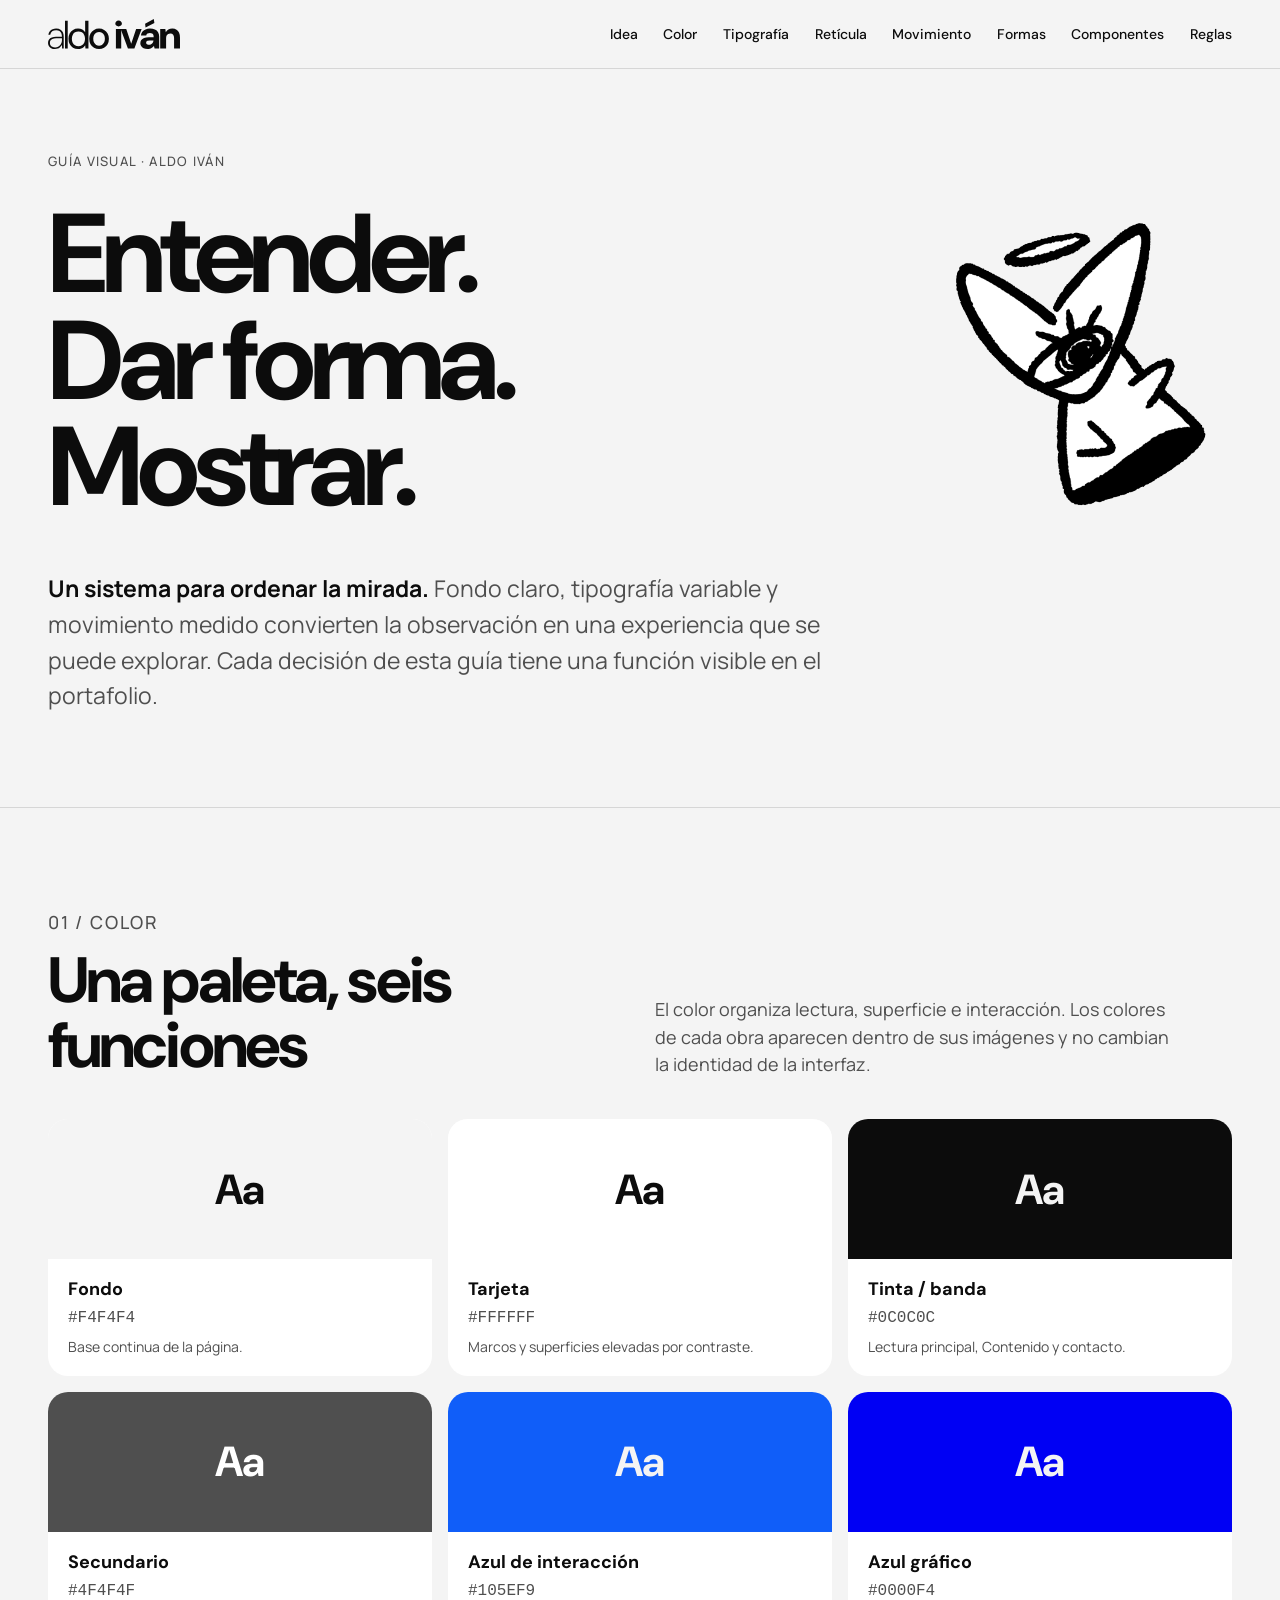
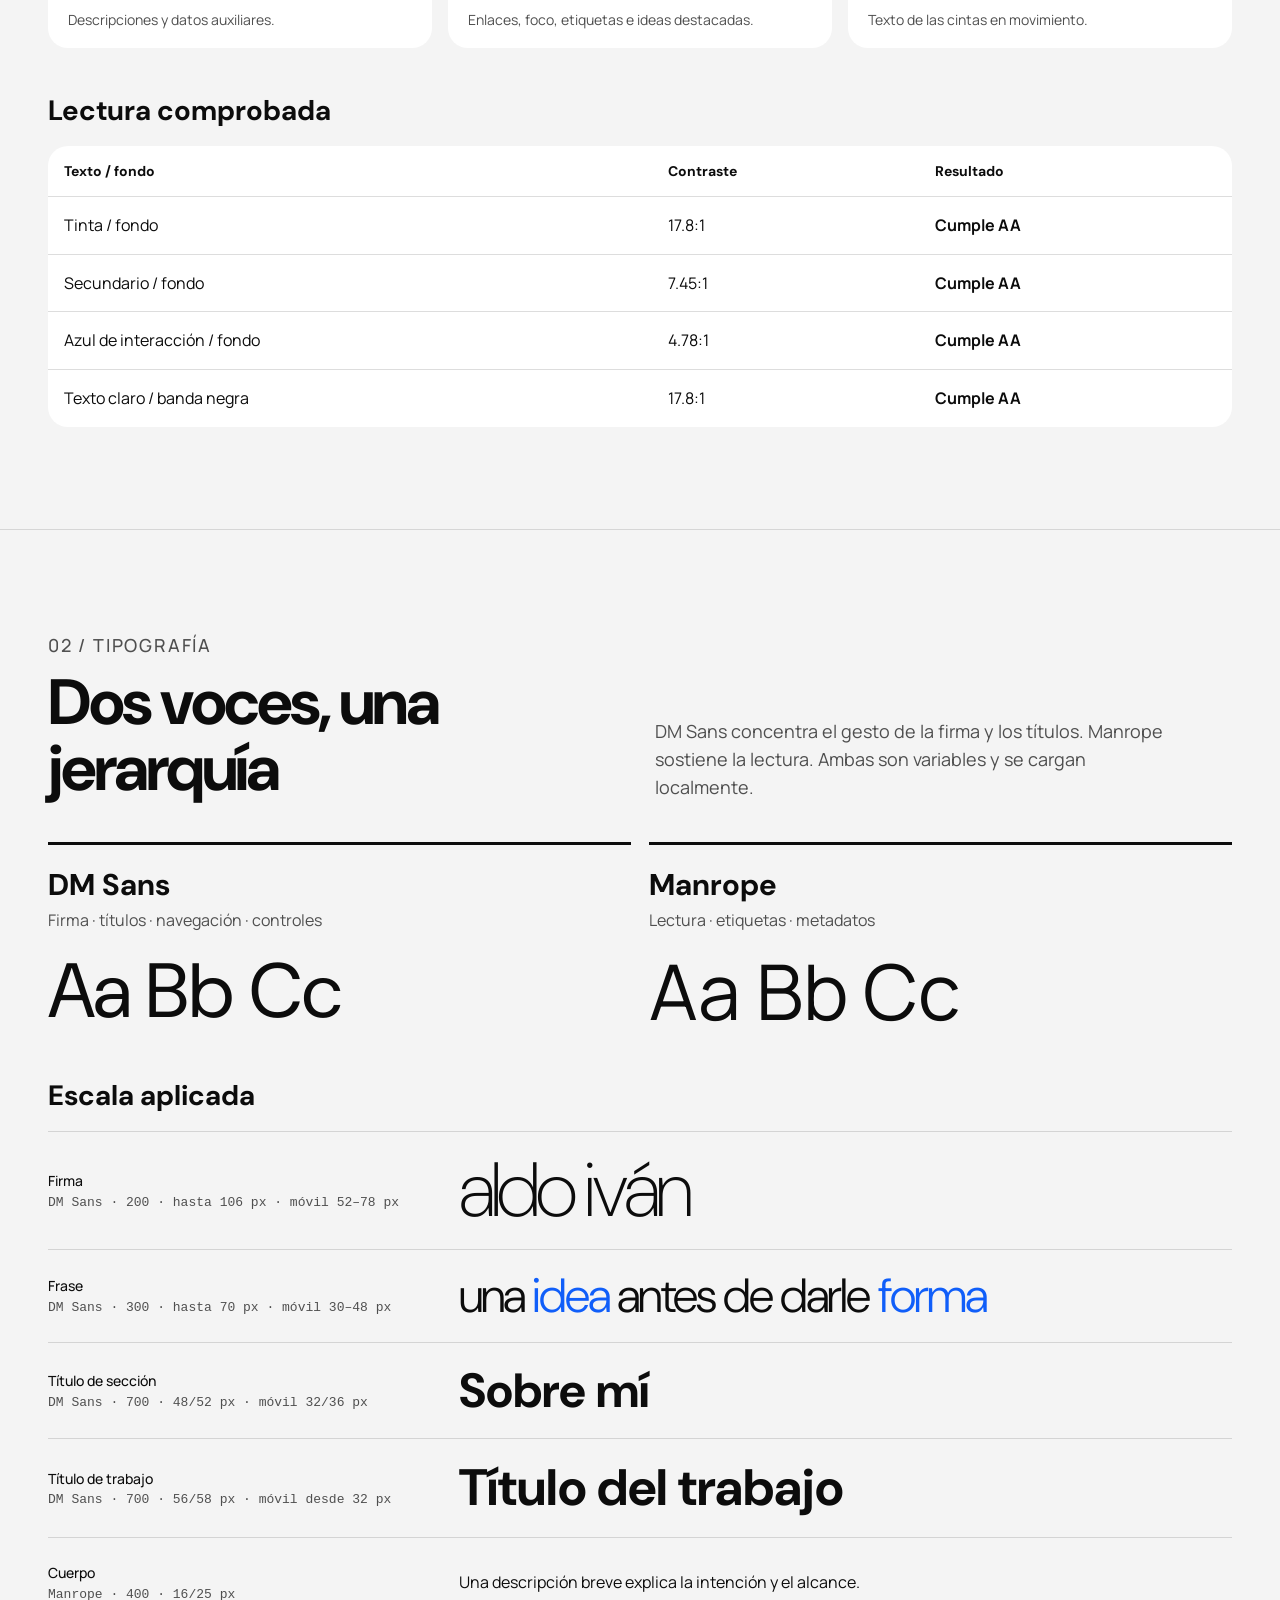
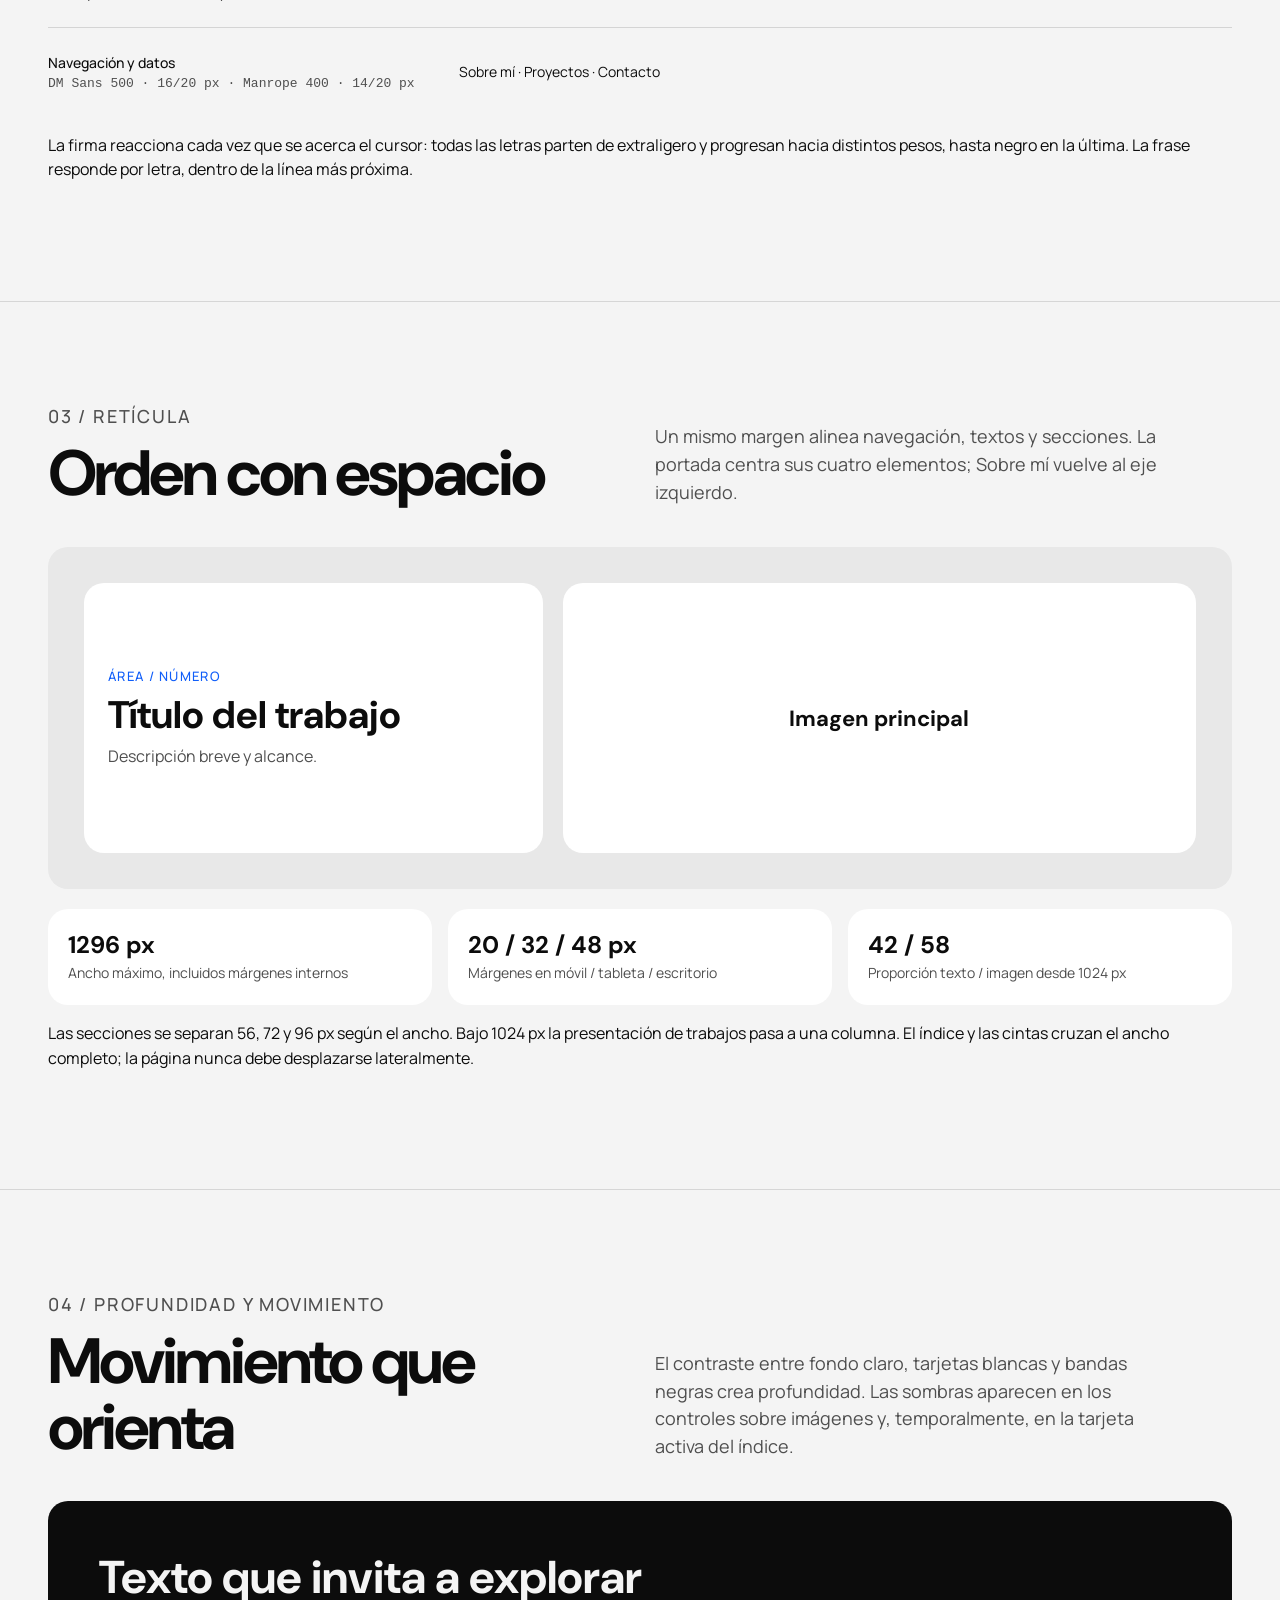
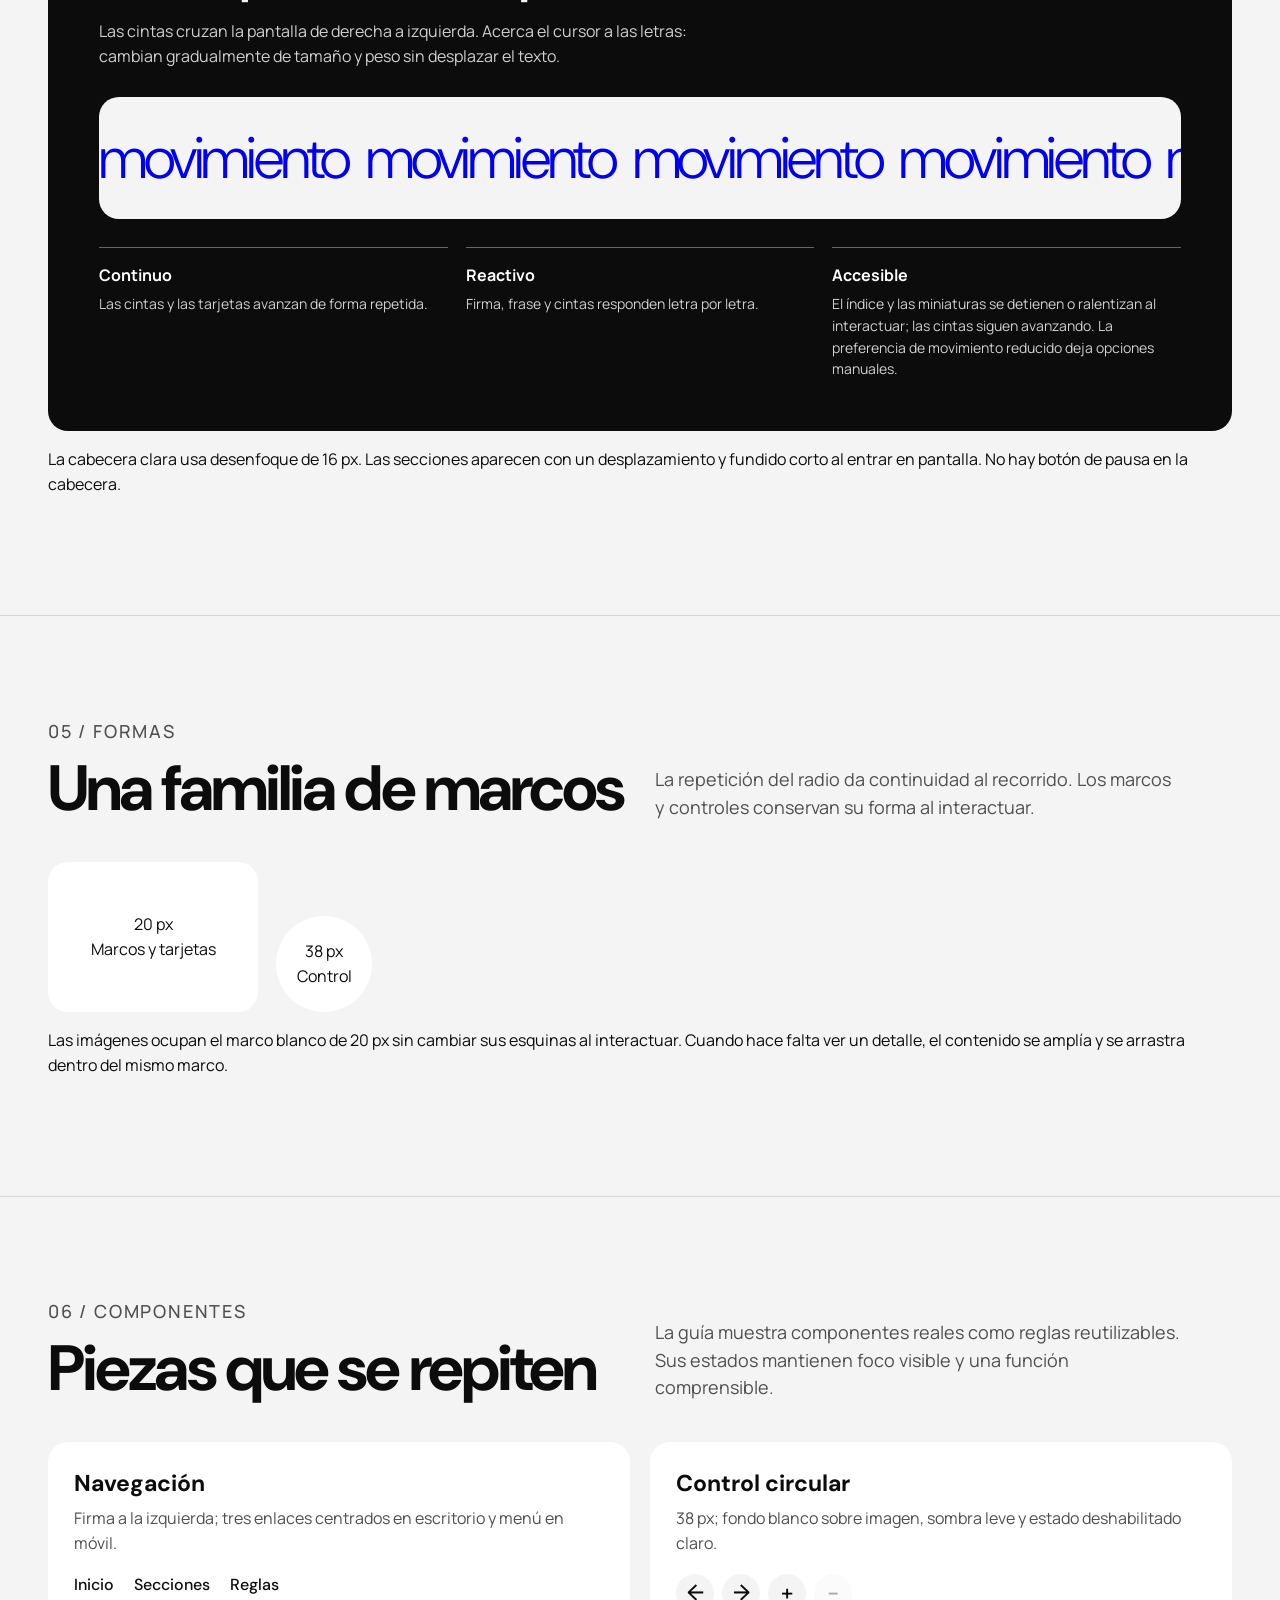
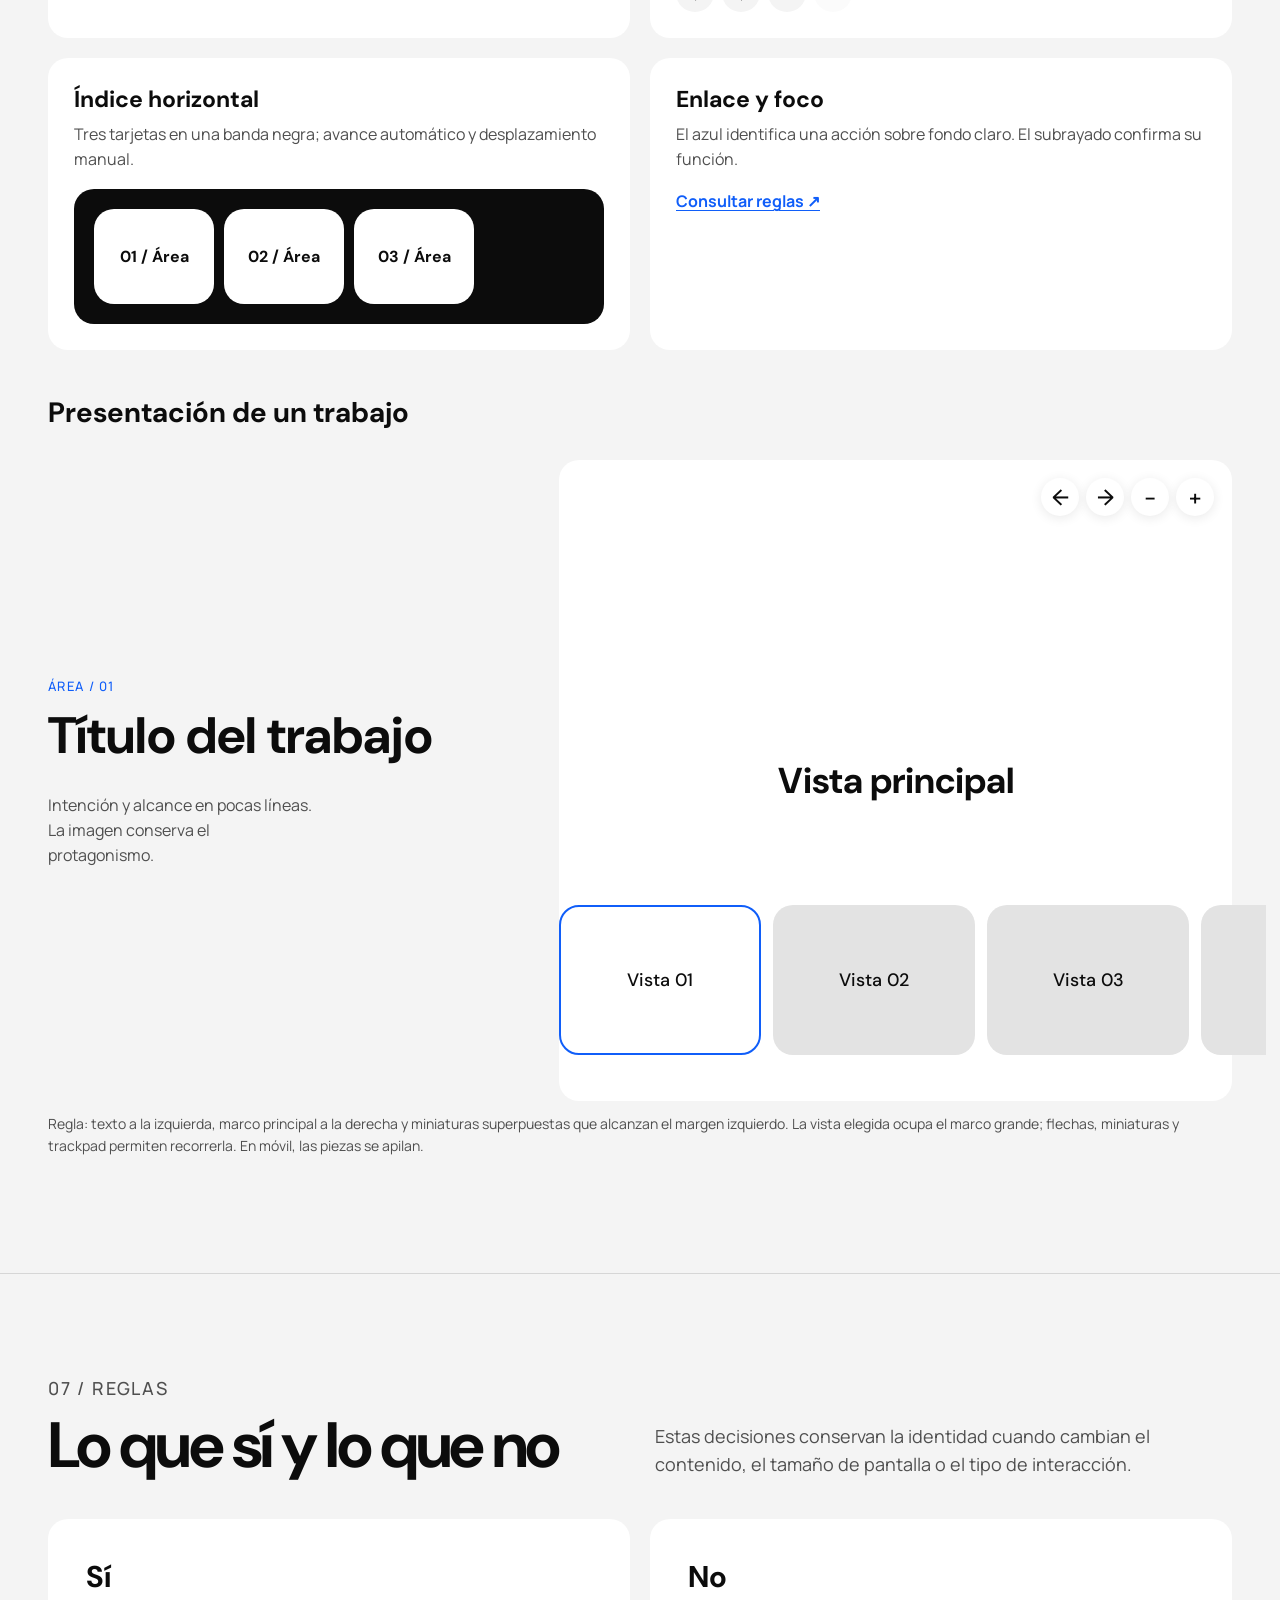
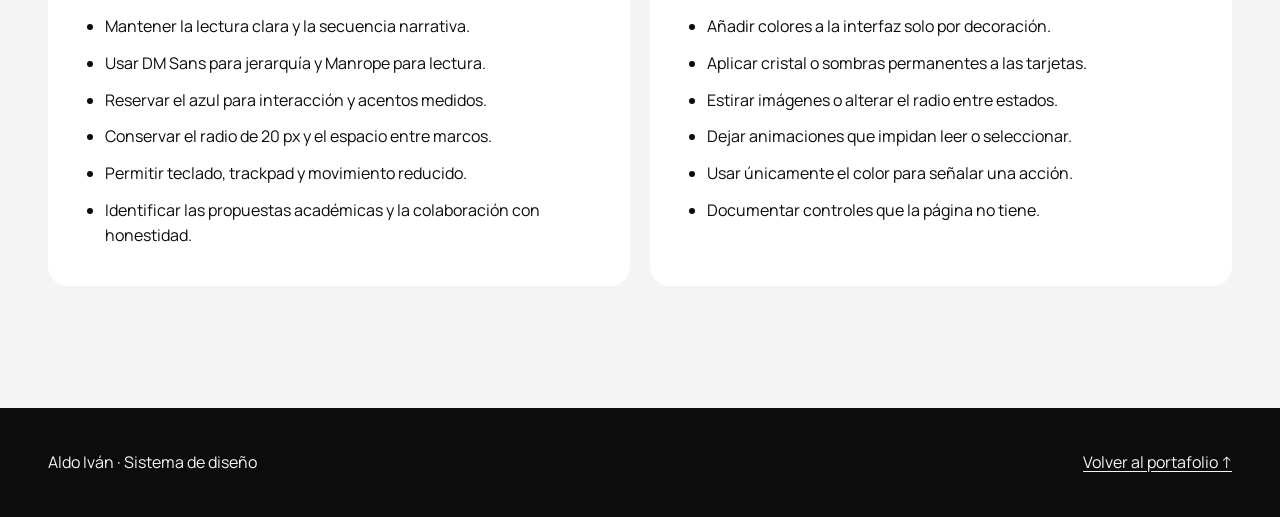
==== design.html @ 53b80c00 "Corregir animación y muestra de trabajo de la guía" ====
<!doctype html>
<html lang="es"><head><meta charset="utf-8"><meta name="viewport" content="width=device-width,initial-scale=1"><meta name="color-scheme" content="light"><title>Sistema de diseño · Aldo Iván</title><meta name="description" content="Guía visual del sistema de diseño de Aldo Iván"><link rel="stylesheet" href="styles/fonts.css"><style>
:root{--ink:#0c0c0c;--paper:#f4f4f4;--card:#fff;--muted:#4f4f4f;--blue:#105ef9;--graphic:#0000f4;--radius:20px;--pad:20px}*{box-sizing:border-box}html{scroll-behavior:smooth}body{margin:0;background:var(--paper);color:var(--ink);font:400 16px/1.55 'Manrope',sans-serif}button,a{font:inherit}a{color:inherit;text-underline-offset:.2em}button{cursor:pointer}:focus-visible{outline:3px solid var(--blue);outline-offset:4px}.sr-only{position:absolute;width:1px;height:1px;overflow:hidden;clip:rect(0,0,0,0)}.wrap{max-width:1296px;margin:auto;padding-inline:var(--pad)}.site-head{position:sticky;top:0;z-index:10;background:rgba(244,244,244,.88);backdrop-filter:blur(16px);border-bottom:1px solid #d6d6d6}.head-inner{min-height:68px;display:flex;align-items:center;justify-content:space-between;gap:20px}.brand img{display:block;width:132px;height:auto}.site-head nav{display:flex;gap:clamp(10px,2vw,28px);overflow:auto;white-space:nowrap}.site-head nav a{text-decoration:none;font:500 14px 'DM Sans',sans-serif}.site-head nav a:hover{text-decoration:underline}.intro{min-height:clamp(440px,70svh,700px);display:flex;flex-direction:column;justify-content:center;padding-block:70px}.eyebrow{font:500 13px/1.4 'Manrope',sans-serif;text-transform:uppercase;letter-spacing:.1em;color:var(--muted)}.intro h1{font:700 clamp(58px,9vw,112px)/.95 'DM Sans',sans-serif;letter-spacing:-.055em;margin:18px 0 28px;max-width:10ch}.intro p:last-child{font-size:clamp(18px,2vw,23px);max-width:60ch;color:var(--muted)}.intro strong{color:var(--ink)}section{border-top:1px solid #d6d6d6;padding-block:clamp(64px,8vw,104px);scroll-margin-top:80px}.section-top{display:grid;grid-template-columns:minmax(0,1fr) minmax(0,1fr);gap:30px;align-items:end;margin-bottom:40px}.section-top h2{font:700 clamp(40px,5vw,66px)/1.03 'DM Sans',sans-serif;letter-spacing:-.045em;margin:12px 0 0}.section-top p{color:var(--muted);font-size:18px;max-width:48ch;margin:0}.subhead{font:700 28px/1.2 'DM Sans',sans-serif;margin:46px 0 18px}.swatches{display:grid;grid-template-columns:repeat(3,minmax(0,1fr));gap:16px}.swatch{background:var(--card);border-radius:var(--radius);overflow:hidden}.swatch-preview{height:140px;display:grid;place-items:center;font:700 42px 'DM Sans',sans-serif}.swatch-info{padding:18px 20px}.swatch-info strong{display:block;font:700 18px 'DM Sans',sans-serif}.swatch-info code{display:block;color:var(--muted);margin:5px 0}.swatch-info p{margin:0;color:var(--muted);font-size:14px}.contrast{width:100%;border-collapse:collapse;background:var(--card);border-radius:var(--radius);overflow:hidden}.contrast th,.contrast td{text-align:left;padding:16px;border-bottom:1px solid #ddd}.contrast th{font:700 14px 'DM Sans',sans-serif}.contrast tr:last-child td{border:0}.pass{font-weight:700}.font-pair{display:grid;grid-template-columns:1fr 1fr;gap:18px}.font-card{border-top:3px solid var(--ink);padding-top:20px}.font-card h3{font:700 30px 'DM Sans',sans-serif;margin:0}.font-card p{color:var(--muted);margin:4px 0 16px}.font-card .sample{font-size:clamp(44px,6vw,80px);line-height:1.1}.font-card.manrope .sample{font-family:'Manrope',sans-serif}.type-row{display:grid;grid-template-columns:minmax(200px,1fr) minmax(0,2fr);gap:24px;align-items:center;border-top:1px solid #d4d4d4;padding:22px 0}.type-row:last-child{border-bottom:1px solid #d4d4d4}.type-row code{display:block;color:var(--muted);font-size:13px}.type-row strong{font:500 14px 'Manrope',sans-serif}.type-row .sample{font-family:'DM Sans',sans-serif}.sample.hero{font-size:clamp(48px,6vw,80px);font-weight:200;letter-spacing:-.05em;line-height:.95}.sample.statement{font-size:clamp(28px,4vw,48px);font-weight:300;letter-spacing:-.04em;line-height:1}.sample.section{font-size:clamp(32px,4vw,48px);font-weight:700;line-height:1.08}.sample.project{font-size:clamp(28px,4vw,56px);font-weight:700;line-height:1.04}.sample.body{font:400 16px/25px 'Manrope',sans-serif}.sample.meta{font:400 14px/20px 'Manrope',sans-serif}.blue{color:var(--blue)}.layout-board{background:#e8e8e8;border-radius:var(--radius);padding:clamp(18px,3vw,36px);display:grid;grid-template-columns:42fr 58fr;gap:20px}.layout-copy,.layout-image{background:var(--card);border-radius:var(--radius);padding:24px;min-height:270px}.layout-copy{display:flex;flex-direction:column;align-items:flex-start;justify-content:center}.layout-copy h3{font:700 clamp(24px,3vw,40px)/1 'DM Sans',sans-serif;margin:10px 0}.layout-copy p{color:var(--muted);margin:0}.layout-image{display:grid;place-items:center;font:700 22px 'DM Sans',sans-serif}.spec-list{display:grid;grid-template-columns:repeat(3,1fr);gap:16px;margin-top:20px}.spec-list div{background:var(--card);border-radius:var(--radius);padding:20px}.spec-list strong{display:block;font:700 24px 'DM Sans',sans-serif}.spec-list span{color:var(--muted);font-size:14px}.dark-panel{background:var(--ink);color:var(--paper);border-radius:var(--radius);padding:clamp(26px,4vw,52px)}.dark-panel h3{font:700 clamp(28px,4vw,46px)/1.1 'DM Sans',sans-serif;margin:0 0 14px}.dark-panel p{max-width:60ch;color:#d0d0d0}.motion-demo{overflow:hidden;background:var(--paper);color:var(--graphic);border-radius:var(--radius);padding:32px 0;margin:28px 0}.motion-track{width:max-content;display:flex;animation:drift 20s linear infinite}.motion-copy{flex:none;white-space:nowrap;padding-right:.45em;font:300 clamp(32px,5vw,58px)/1 'DM Sans',sans-serif;letter-spacing:-.055em}.motion-copy span{display:inline-block;transform-origin:center;transition:transform .18s,color .18s,font-weight .18s}.motion-demo:focus-within .motion-track{animation-play-state:paused}@keyframes drift{to{transform:translateX(-50%)}}.motion-notes{display:grid;grid-template-columns:repeat(3,1fr);gap:18px}.motion-notes div{border-top:1px solid #666;padding-top:15px}.motion-notes strong{display:block;color:#fff}.motion-notes p{font-size:14px;margin:6px 0 0}.shapes{display:flex;gap:18px;flex-wrap:wrap;align-items:end}.shape{background:var(--card);width:210px;height:150px;display:grid;place-items:center;text-align:center;padding:12px}.shape.round{border-radius:20px}.shape.circle{width:96px;height:96px;border-radius:50%}.shape.none{background:transparent;border:2px dashed #aaa}.components-grid{display:grid;grid-template-columns:repeat(2,minmax(0,1fr));gap:20px}.component{background:var(--card);border-radius:var(--radius);padding:26px;min-height:190px}.component h3{font:700 23px 'DM Sans',sans-serif;margin:0 0 8px}.component p{color:var(--muted);margin:0 0 18px}.mini-nav{display:flex;gap:20px;flex-wrap:wrap;font:500 16px 'DM Sans',sans-serif}.mini-nav a{text-decoration:none}.mini-nav a:hover{text-decoration:underline}.controls{display:flex;gap:8px}.controls span{width:38px;height:38px;border-radius:50%;background:var(--paper);display:grid;place-items:center;font:500 22px 'DM Sans',sans-serif}.controls span.is-disabled{opacity:.35}.index-mini{background:var(--ink);padding:20px;border-radius:var(--radius);display:flex;gap:10px;overflow:hidden}.index-mini span{display:grid;place-items:center;flex:none;width:120px;height:95px;border-radius:20px;background:var(--card);font:700 16px 'DM Sans',sans-serif}.component a.blue-link{color:var(--blue);font-weight:700}.gallery-demo{position:relative;background:var(--paper);border-radius:var(--radius);padding:36px 36px 145px;margin-top:22px;display:grid;grid-template-columns:42fr 58fr;gap:24px;overflow:hidden}.gallery-text{padding:42px 10px 0 10px}.gallery-text h3{font:700 clamp(32px,4vw,54px)/1.05 'DM Sans',sans-serif;margin:14px 0}.gallery-text p{max-width:27ch;color:var(--muted)}.gallery-main{background:var(--card);border-radius:20px;min-height:360px;display:grid;place-items:center;text-align:center;font:700 clamp(24px,3vw,36px) 'DM Sans',sans-serif}.gallery-thumbs{position:absolute;left:0;bottom:42px;display:flex;gap:12px;width:62%;padding:0 8px}.gallery-thumbs button{border:0;border-radius:20px;background:#e3e3e3;flex:1;height:110px;font:500 14px 'DM Sans',sans-serif}.gallery-thumbs button[aria-pressed=true]{background:var(--card);outline:2px solid var(--blue);outline-offset:-2px}.gallery-caption{color:var(--muted);font-size:14px;margin-top:12px}.rules{display:grid;grid-template-columns:1fr 1fr;gap:20px}.rule-card{background:var(--card);border-radius:var(--radius);padding:clamp(22px,3vw,38px)}.rule-card h3{font:700 30px 'DM Sans',sans-serif;margin:0 0 18px}.rule-card ul{margin:0;padding-left:1.2em}.rule-card li+li{margin-top:12px}.footer{background:var(--ink);color:var(--paper);padding-block:42px;margin-top:20px}.footer .wrap{display:flex;justify-content:space-between;gap:24px}.footer a{color:inherit}@media(min-width:600px){:root{--pad:32px}}@media(min-width:1024px){:root{--pad:48px}}@media(max-width:750px){.head-inner{align-items:flex-start;flex-direction:column;padding-block:14px}.site-head nav{width:100%;padding-bottom:4px}.section-top,.font-pair,.components-grid,.rules{grid-template-columns:1fr}.swatches,.spec-list,.motion-notes{grid-template-columns:repeat(2,1fr)}.layout-board,.gallery-demo{grid-template-columns:1fr}.gallery-demo{padding:20px 20px 130px}.gallery-main{min-height:280px}.gallery-thumbs{width:88%;bottom:18px}.type-row{grid-template-columns:1fr;gap:6px}}@media(max-width:480px){.swatches,.spec-list,.motion-notes{grid-template-columns:1fr}.swatch-preview{height:100px}.gallery-thumbs button{height:82px}.contrast{font-size:13px}.contrast th,.contrast td{padding:10px}}@media(prefers-reduced-motion:reduce){html{scroll-behavior:auto}.motion-track{animation:none}.motion-copy span{transition:none}}
/* La muestra repite la retícula y la tira superpuesta de los proyectos. */
.intro-title{display:flex;align-items:center;justify-content:space-between;gap:24px}.intro-title img{width:clamp(135px,23vw,290px);height:auto;object-fit:contain;flex:none}
.gallery-demo{position:relative;display:grid;grid-template-columns:42fr 58fr;gap:24px;min-height:560px;padding:0;margin-top:30px;overflow:visible;background:transparent;border-radius:0}.gallery-text{display:flex;flex-direction:column;justify-content:center;align-items:flex-start;padding:0 20px 0 0}.gallery-stage{position:relative;min-width:0}.gallery-main{position:relative;aspect-ratio:1.05;min-height:560px;display:grid;place-items:center;background:#fff;border-radius:var(--radius);overflow:hidden}.gallery-main>span{transition:opacity .24s ease,transform .35s ease;transform:scale(var(--demo-zoom,1))}.gallery-main.is-changing>span{opacity:.35}.gallery-controls{position:absolute;right:18px;top:18px;display:flex;gap:7px;z-index:2}.gallery-controls button{width:38px;height:38px;display:grid;place-items:center;border:0;border-radius:50%;background:#fff;color:var(--ink);box-shadow:0 2px 12px #00000017;font:500 22px 'DM Sans',sans-serif}
.gallery-thumbs{position:absolute;z-index:3;left:calc(-1 * var(--stage-left,0px));bottom:40px;width:calc(var(--stage-width,100%) * 1.05);height:162px;display:flex;gap:12px;padding:6px 0;overflow-x:auto;overflow-y:hidden;scrollbar-width:none;touch-action:pan-x;overscroll-behavior-inline:contain}.gallery-thumbs::-webkit-scrollbar{display:none}.gallery-thumbs button{flex:0 0 calc((var(--stage-width,600px) * 1.05 - 24px)/3);height:150px;border:0;border-radius:var(--radius);background:#e3e3e3;color:var(--ink);font:500 18px 'DM Sans',sans-serif}.gallery-thumbs button[aria-pressed=true]{background:#fff;outline:2px solid var(--blue);outline-offset:-2px}
@media(max-width:750px){.intro-title img{width:26vw}.gallery-demo{grid-template-columns:1fr;gap:18px;min-height:0;padding-bottom:100px}.gallery-text{padding:0}.gallery-main{min-height:360px}.gallery-thumbs{left:0;bottom:-75px;width:100%;height:105px}.gallery-thumbs button{flex-basis:calc((100% - 24px)/3);height:94px}.gallery-controls{right:10px;top:10px}}
@media(max-width:480px){.intro-title{gap:6px}.intro-title img{width:25vw}.gallery-main{min-height:300px}.gallery-controls button{width:34px;height:34px;font-size:19px}}
@media(prefers-reduced-motion:reduce){.gallery-main>span{transition:none}}
</style></head><body><a class="sr-only" href="#principal">Saltar al contenido</a><header class="site-head"><div class="wrap head-inner"><a class="brand" href="index.html" aria-label="Volver al portafolio"><img src="assets/aldoivan.svg" alt="Aldo Iván"></a><nav aria-label="Secciones de la guía"><a href="#overview">Idea</a><a href="#colors">Color</a><a href="#typography">Tipografía</a><a href="#layout">Retícula</a><a href="#motion">Movimiento</a><a href="#shapes">Formas</a><a href="#components">Componentes</a><a href="#rules">Reglas</a></nav></div></header><main id="principal"><div class="wrap intro" id="overview"><p class="eyebrow">Guía visual · Aldo Iván</p><div class="intro-title"><h1>Entender.<br>Dar forma.<br>Mostrar.</h1><img src="assets/yo-portada.png" alt="Personaje de Aldo Iván saludando"></div><p><strong>Un sistema para ordenar la mirada.</strong> Fondo claro, tipografía variable y movimiento medido convierten la observación en una experiencia que se puede explorar. Cada decisión de esta guía tiene una función visible en el portafolio.</p></div>
<section id="colors"><div class="wrap"><div class="section-top"><div><p class="eyebrow">01 / Color</p><h2>Una paleta, seis funciones</h2></div><p>El color organiza lectura, superficie e interacción. Los colores de cada obra aparecen dentro de sus imágenes y no cambian la identidad de la interfaz.</p></div><div class="swatches">
<div class="swatch"><div class="swatch-preview" style="background:#f4f4f4;color:#0c0c0c">Aa</div><div class="swatch-info"><strong>Fondo</strong><code>#F4F4F4</code><p>Base continua de la página.</p></div></div><div class="swatch"><div class="swatch-preview" style="background:#fff;color:#0c0c0c">Aa</div><div class="swatch-info"><strong>Tarjeta</strong><code>#FFFFFF</code><p>Marcos y superficies elevadas por contraste.</p></div></div><div class="swatch"><div class="swatch-preview" style="background:#0c0c0c;color:#f4f4f4">Aa</div><div class="swatch-info"><strong>Tinta / banda</strong><code>#0C0C0C</code><p>Lectura principal, Contenido y contacto.</p></div></div><div class="swatch"><div class="swatch-preview" style="background:#4f4f4f;color:#fff">Aa</div><div class="swatch-info"><strong>Secundario</strong><code>#4F4F4F</code><p>Descripciones y datos auxiliares.</p></div></div><div class="swatch"><div class="swatch-preview" style="background:#105ef9;color:#f4f4f4">Aa</div><div class="swatch-info"><strong>Azul de interacción</strong><code>#105EF9</code><p>Enlaces, foco, etiquetas e ideas destacadas.</p></div></div><div class="swatch"><div class="swatch-preview" style="background:#0000f4;color:#f4f4f4">Aa</div><div class="swatch-info"><strong>Azul gráfico</strong><code>#0000F4</code><p>Texto de las cintas en movimiento.</p></div></div></div><h3 class="subhead">Lectura comprobada</h3><table class="contrast"><thead><tr><th>Texto / fondo</th><th>Contraste</th><th>Resultado</th></tr></thead><tbody><tr><td>Tinta / fondo</td><td>17.8:1</td><td class="pass">Cumple AA</td></tr><tr><td>Secundario / fondo</td><td>7.45:1</td><td class="pass">Cumple AA</td></tr><tr><td>Azul de interacción / fondo</td><td>4.78:1</td><td class="pass">Cumple AA</td></tr><tr><td>Texto claro / banda negra</td><td>17.8:1</td><td class="pass">Cumple AA</td></tr></tbody></table></div></section>
<section id="typography"><div class="wrap"><div class="section-top"><div><p class="eyebrow">02 / Tipografía</p><h2>Dos voces, una jerarquía</h2></div><p>DM Sans concentra el gesto de la firma y los títulos. Manrope sostiene la lectura. Ambas son variables y se cargan localmente.</p></div><div class="font-pair"><div class="font-card"><h3>DM Sans</h3><p>Firma · títulos · navegación · controles</p><div class="sample" style="font-family:'DM Sans',sans-serif">Aa Bb Cc</div></div><div class="font-card manrope"><h3>Manrope</h3><p>Lectura · etiquetas · metadatos</p><div class="sample">Aa Bb Cc</div></div></div><h3 class="subhead">Escala aplicada</h3><div class="type-row"><div><strong>Firma</strong><code>DM Sans · 200 · hasta 106 px · móvil 52–78 px</code></div><div class="sample hero">aldo iván</div></div><div class="type-row"><div><strong>Frase</strong><code>DM Sans · 300 · hasta 70 px · móvil 30–48 px</code></div><div class="sample statement">una <span class="blue">idea</span> antes de darle <span class="blue">forma</span></div></div><div class="type-row"><div><strong>Título de sección</strong><code>DM Sans · 700 · 48/52 px · móvil 32/36 px</code></div><div class="sample section">Sobre mí</div></div><div class="type-row"><div><strong>Título de trabajo</strong><code>DM Sans · 700 · 56/58 px · móvil desde 32 px</code></div><div class="sample project">Título del trabajo</div></div><div class="type-row"><div><strong>Cuerpo</strong><code>Manrope · 400 · 16/25 px</code></div><div class="sample body">Una descripción breve explica la intención y el alcance.</div></div><div class="type-row"><div><strong>Navegación y datos</strong><code>DM Sans 500 · 16/20 px · Manrope 400 · 14/20 px</code></div><div class="sample meta">Sobre mí · Proyectos · Contacto</div></div><p>La firma reacciona cada vez que se acerca el cursor: todas las letras parten de extraligero y progresan hacia distintos pesos, hasta negro en la última. La frase responde por letra, dentro de la línea más próxima.</p></div></section>
<section id="layout"><div class="wrap"><div class="section-top"><div><p class="eyebrow">03 / Retícula</p><h2>Orden con espacio</h2></div><p>Un mismo margen alinea navegación, textos y secciones. La portada centra sus cuatro elementos; Sobre mí vuelve al eje izquierdo.</p></div><div class="layout-board" aria-label="Esquema de composición en escritorio"><div class="layout-copy"><span class="eyebrow blue">Área / número</span><h3>Título del trabajo</h3><p>Descripción breve y alcance.</p></div><div class="layout-image">Imagen principal</div></div><div class="spec-list"><div><strong>1296 px</strong><span>Ancho máximo, incluidos márgenes internos</span></div><div><strong>20 / 32 / 48 px</strong><span>Márgenes en móvil / tableta / escritorio</span></div><div><strong>42 / 58</strong><span>Proporción texto / imagen desde 1024 px</span></div></div><p>Las secciones se separan 56, 72 y 96 px según el ancho. Bajo 1024 px la presentación de trabajos pasa a una columna. El índice y las cintas cruzan el ancho completo; la página nunca debe desplazarse lateralmente.</p></div></section>
<section id="motion"><div class="wrap"><div class="section-top"><div><p class="eyebrow">04 / Profundidad y movimiento</p><h2>Movimiento que orienta</h2></div><p>El contraste entre fondo claro, tarjetas blancas y bandas negras crea profundidad. Las sombras aparecen en los controles sobre imágenes y, temporalmente, en la tarjeta activa del índice.</p></div><div class="dark-panel"><h3>Texto que invita a explorar</h3><p>Las cintas cruzan la pantalla de derecha a izquierda. Acerca el cursor a las letras: cambian gradualmente de tamaño y peso sin desplazar el texto.</p><div class="motion-demo" aria-label="Muestra de una cinta de texto animada"><div class="motion-track" id="motion-track"><div class="motion-copy" aria-hidden="true">movimiento&nbsp; movimiento&nbsp; movimiento&nbsp; movimiento&nbsp; movimiento&nbsp; movimiento&nbsp; movimiento&nbsp;</div><div class="motion-copy" aria-hidden="true">movimiento&nbsp; movimiento&nbsp; movimiento&nbsp; movimiento&nbsp; movimiento&nbsp; movimiento&nbsp; movimiento&nbsp;</div></div></div><div class="motion-notes"><div><strong>Continuo</strong><p>Las cintas y las tarjetas avanzan de forma repetida.</p></div><div><strong>Reactivo</strong><p>Firma, frase y cintas responden letra por letra.</p></div><div><strong>Accesible</strong><p>El índice y las miniaturas se detienen o ralentizan al interactuar; las cintas siguen avanzando. La preferencia de movimiento reducido deja opciones manuales.</p></div></div></div><p>La cabecera clara usa desenfoque de 16 px. Las secciones aparecen con un desplazamiento y fundido corto al entrar en pantalla. No hay botón de pausa en la cabecera.</p></div></section>
<section id="shapes"><div class="wrap"><div class="section-top"><div><p class="eyebrow">05 / Formas</p><h2>Una familia de marcos</h2></div><p>La repetición del radio da continuidad al recorrido. Los marcos y controles conservan su forma al interactuar.</p></div><div class="shapes"><div class="shape round">20 px<br>Marcos y tarjetas</div><div class="shape circle">38 px<br>Control</div></div><p>Las imágenes ocupan el marco blanco de 20 px sin cambiar sus esquinas al interactuar. Cuando hace falta ver un detalle, el contenido se amplía y se arrastra dentro del mismo marco.</p></div></section>
<section id="components"><div class="wrap"><div class="section-top"><div><p class="eyebrow">06 / Componentes</p><h2>Piezas que se repiten</h2></div><p>La guía muestra componentes reales como reglas reutilizables. Sus estados mantienen foco visible y una función comprensible.</p></div><div class="components-grid"><div class="component"><h3>Navegación</h3><p>Firma a la izquierda; tres enlaces centrados en escritorio y menú en móvil.</p><div class="mini-nav"><a href="#overview">Inicio</a><a href="#layout">Secciones</a><a href="#rules">Reglas</a></div></div><div class="component"><h3>Control circular</h3><p>38 px; fondo blanco sobre imagen, sombra leve y estado deshabilitado claro.</p><div class="controls" aria-hidden="true"><span>←</span><span>→</span><span>+</span><span class="is-disabled">−</span></div></div><div class="component"><h3>Índice horizontal</h3><p>Tres tarjetas en una banda negra; avance automático y desplazamiento manual.</p><div class="index-mini" aria-hidden="true"><span>01 / Área</span><span>02 / Área</span><span>03 / Área</span></div></div><div class="component"><h3>Enlace y foco</h3><p>El azul identifica una acción sobre fondo claro. El subrayado confirma su función.</p><a class="blue-link" href="#rules">Consultar reglas ↗</a></div></div><h3 class="subhead">Presentación de un trabajo</h3><div class="gallery-demo"><div class="gallery-text"><span class="eyebrow blue">Área / 01</span><h3>Título del trabajo</h3><p>Intención y alcance en pocas líneas. La imagen conserva el protagonismo.</p></div><div class="gallery-stage"><div class="gallery-main" id="gallery-main" aria-live="polite"><span>Vista principal</span><div class="gallery-controls" aria-label="Controles de la muestra"><button type="button" data-gallery-prev aria-label="Vista anterior">←</button><button type="button" data-gallery-next aria-label="Vista siguiente">→</button><button type="button" data-gallery-out aria-label="Reducir vista">−</button><button type="button" data-gallery-in aria-label="Ampliar vista">+</button></div></div><div class="gallery-thumbs" role="group" aria-label="Vistas de ejemplo"><button type="button" aria-pressed="true">Vista 01</button><button type="button" aria-pressed="false">Vista 02</button><button type="button" aria-pressed="false">Vista 03</button><button type="button" aria-pressed="false">Vista 04</button></div></div></div><p class="gallery-caption">Regla: texto a la izquierda, marco principal a la derecha y miniaturas superpuestas que alcanzan el margen izquierdo. La vista elegida ocupa el marco grande; flechas, miniaturas y trackpad permiten recorrerla. En móvil, las piezas se apilan.</p></div></section>
<section id="rules"><div class="wrap"><div class="section-top"><div><p class="eyebrow">07 / Reglas</p><h2>Lo que sí y lo que no</h2></div><p>Estas decisiones conservan la identidad cuando cambian el contenido, el tamaño de pantalla o el tipo de interacción.</p></div><div class="rules"><div class="rule-card"><h3>Sí</h3><ul><li>Mantener la lectura clara y la secuencia narrativa.</li><li>Usar DM Sans para jerarquía y Manrope para lectura.</li><li>Reservar el azul para interacción y acentos medidos.</li><li>Conservar el radio de 20 px y el espacio entre marcos.</li><li>Permitir teclado, trackpad y movimiento reducido.</li><li>Identificar las propuestas académicas y la colaboración con honestidad.</li></ul></div><div class="rule-card"><h3>No</h3><ul><li>Añadir colores a la interfaz solo por decoración.</li><li>Aplicar cristal o sombras permanentes a las tarjetas.</li><li>Estirar imágenes o alterar el radio entre estados.</li><li>Dejar animaciones que impidan leer o seleccionar.</li><li>Usar únicamente el color para señalar una acción.</li><li>Documentar controles que la página no tiene.</li></ul></div></div></div></section></main><footer class="footer"><div class="wrap"><span>Aldo Iván · Sistema de diseño</span><a href="index.html">Volver al portafolio ↑</a></div></footer><script>
(()=>{const track=document.querySelector('#motion-track');if(track){for(const copy of track.querySelectorAll('.motion-copy')){const value=copy.textContent;copy.textContent='';for(const ch of value){const el=document.createElement('span');el.textContent=ch===' '?'\u00a0':ch;copy.append(el)}}const letters=[...track.querySelectorAll('span')];let x=-9999,y=-9999,frame=0;const reduce=matchMedia('(prefers-reduced-motion: reduce)');function paint(){frame=0;for(const el of letters){const r=el.getBoundingClientRect(),d=Math.hypot(x-r.left-r.width/2,y-r.top-r.height/2),v=reduce.matches?0:Math.max(0,1-d/105);el.style.transform=`scale(${1+v*.16})`;el.style.fontWeight=String(Math.round(300+v*450));el.style.color=v>.05?'#105ef9':'#0000f4'}}const schedule=()=>{if(!frame)frame=requestAnimationFrame(paint)};track.parentElement.addEventListener('pointermove',e=>{x=e.clientX;y=e.clientY;schedule()});track.parentElement.addEventListener('pointerleave',()=>{x=-9999;y=-9999;schedule()})}const strip=document.querySelector('.gallery-thumbs'),main=document.querySelector('#gallery-main');if(strip&&main){const stage=main.parentElement;function align(){stage.style.setProperty('--stage-left',`${Math.max(0,stage.getBoundingClientRect().left)}px`);stage.style.setProperty('--stage-width',`${stage.clientWidth}px`)}align();addEventListener('resize',align,{passive:true});const originals=[...strip.querySelectorAll('button')],label=main.querySelector('span'),reduceMotion=matchMedia('(prefers-reduced-motion: reduce)');let current=0,zoom=1,paused=false,last=0;for(let set=0;set<2;set++)originals.forEach((button,i)=>{const copy=button.cloneNode(true);copy.dataset.view=String(i);copy.setAttribute('aria-pressed','false');strip.append(copy)});const all=[...strip.querySelectorAll('button')];originals.forEach((button,i)=>button.dataset.view=String(i));function select(i){current=(i+originals.length)%originals.length;all.forEach(button=>button.setAttribute('aria-pressed',String(Number(button.dataset.view)===current)));main.classList.add('is-changing');window.setTimeout(()=>{label.textContent=`Vista ${String(current+1).padStart(2,'0')}`;main.classList.remove('is-changing')},130)}strip.addEventListener('click',event=>{const button=event.target.closest('button[data-view]');if(button)select(Number(button.dataset.view))});main.querySelector('[data-gallery-prev]').addEventListener('click',()=>select(current-1));main.querySelector('[data-gallery-next]').addEventListener('click',()=>select(current+1));main.querySelector('[data-gallery-out]').addEventListener('click',()=>{zoom=Math.max(1,zoom-.15);main.style.setProperty('--demo-zoom',zoom)});main.querySelector('[data-gallery-in]').addEventListener('click',()=>{zoom=Math.min(1.6,zoom+.15);main.style.setProperty('--demo-zoom',zoom)});strip.addEventListener('wheel',event=>{if(Math.abs(event.deltaY)>Math.abs(event.deltaX)){event.preventDefault();strip.scrollLeft+=event.deltaY}},{passive:false});strip.addEventListener('pointerenter',()=>paused=true);strip.addEventListener('pointerleave',()=>paused=false);strip.addEventListener('focusin',()=>paused=true);strip.addEventListener('focusout',()=>paused=false);function move(now){if(last&&!paused&&!reduceMotion.matches){const cycle=strip.children[originals.length].offsetLeft-strip.children[0].offsetLeft;strip.scrollLeft=(strip.scrollLeft+Math.min(now-last,50)*.085)%cycle}last=now;requestAnimationFrame(move)}requestAnimationFrame(move)}})();
---- styles/fonts.css ----
/* ==========================================================================
   Tipografías del sistema — Aldo Iván
   Archivos: assets/fonts/dm-sans-variable.woff2
             assets/fonts/manrope-variable.woff2
   Licencia: SIL Open Font License 1.1 (uso libre, también comercial y web)
   ========================================================================== */

@font-face {
  font-family: "DM Sans";
  src: url("../assets/fonts/dm-sans-variable.woff2") format("woff2");
  font-weight: 100 1000;
  font-style: normal;
  font-display: swap;
}

@font-face {
  font-family: "Manrope";
  src: url("../assets/fonts/manrope-variable.woff2") format("woff2");
  font-weight: 200 800;
  font-style: normal;
  font-display: swap;
}

:root {
  /* Titulares, navegación y botones */
  --font-display: "DM Sans", "Archivo", "Helvetica Neue", Arial, sans-serif;
  /* Texto de lectura, metadatos y etiquetas */
  --font-text: "Manrope", "Inter", "Helvetica Neue", Arial, sans-serif;

  /* Interletrado, calibrado para DM Sans (no para la familia anterior) */
  --tracking-display: -2px;         /* 80 px */
  --tracking-display-mobile: -1px;  /* 44 px */
  --tracking-section: -1px;         /* 48 px y 32 px */
  --tracking-subtitle: -1px;        /* 20 px */
}

/* DM Sans tiene eje de tamaño óptico (9–40 px): el navegador lo ajusta solo.
   En titulares grandes conviene dejarlo activo para que el trazo se afine. */
.display,
h1,
h2,
h3,
button,
nav a {
  font-family: var(--font-display);
  font-optical-sizing: auto;
}

body,
p,
li,
input,
textarea,
label {
  font-family: var(--font-text);
  font-optical-sizing: auto;
}
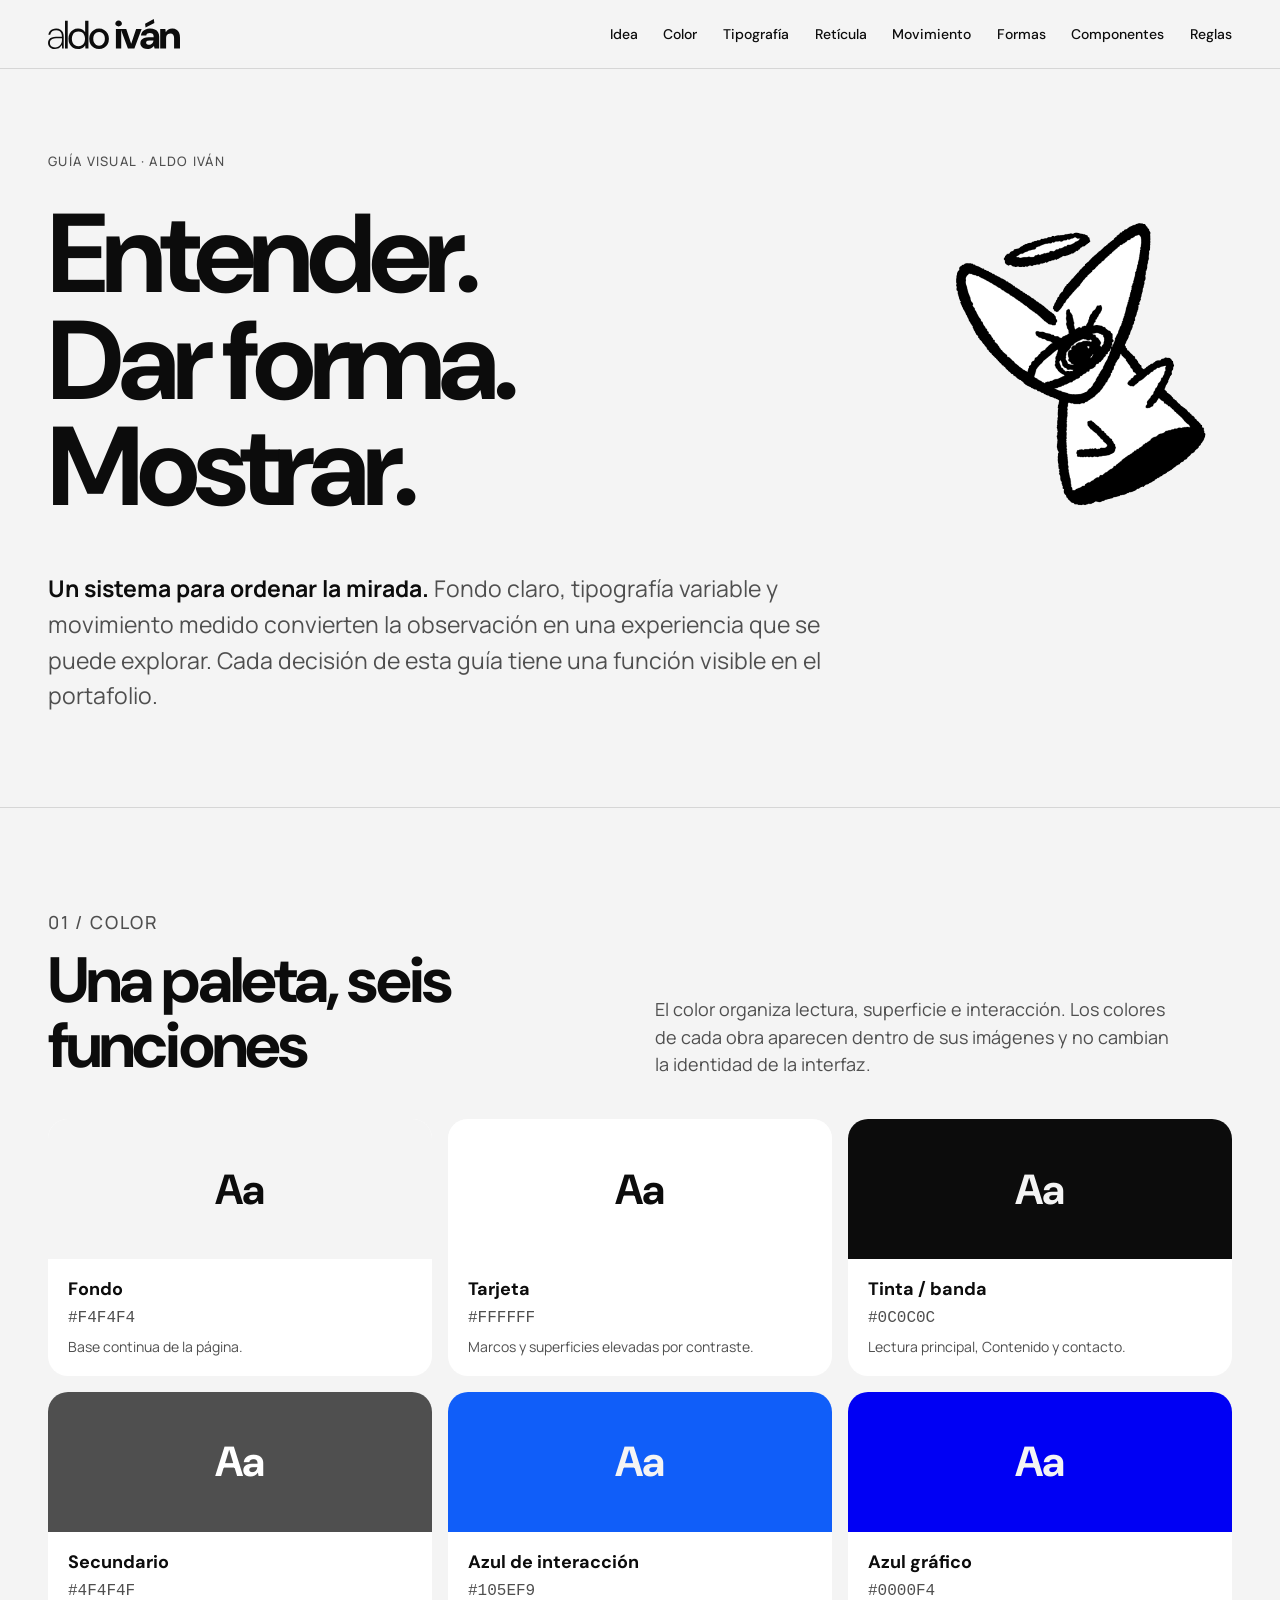
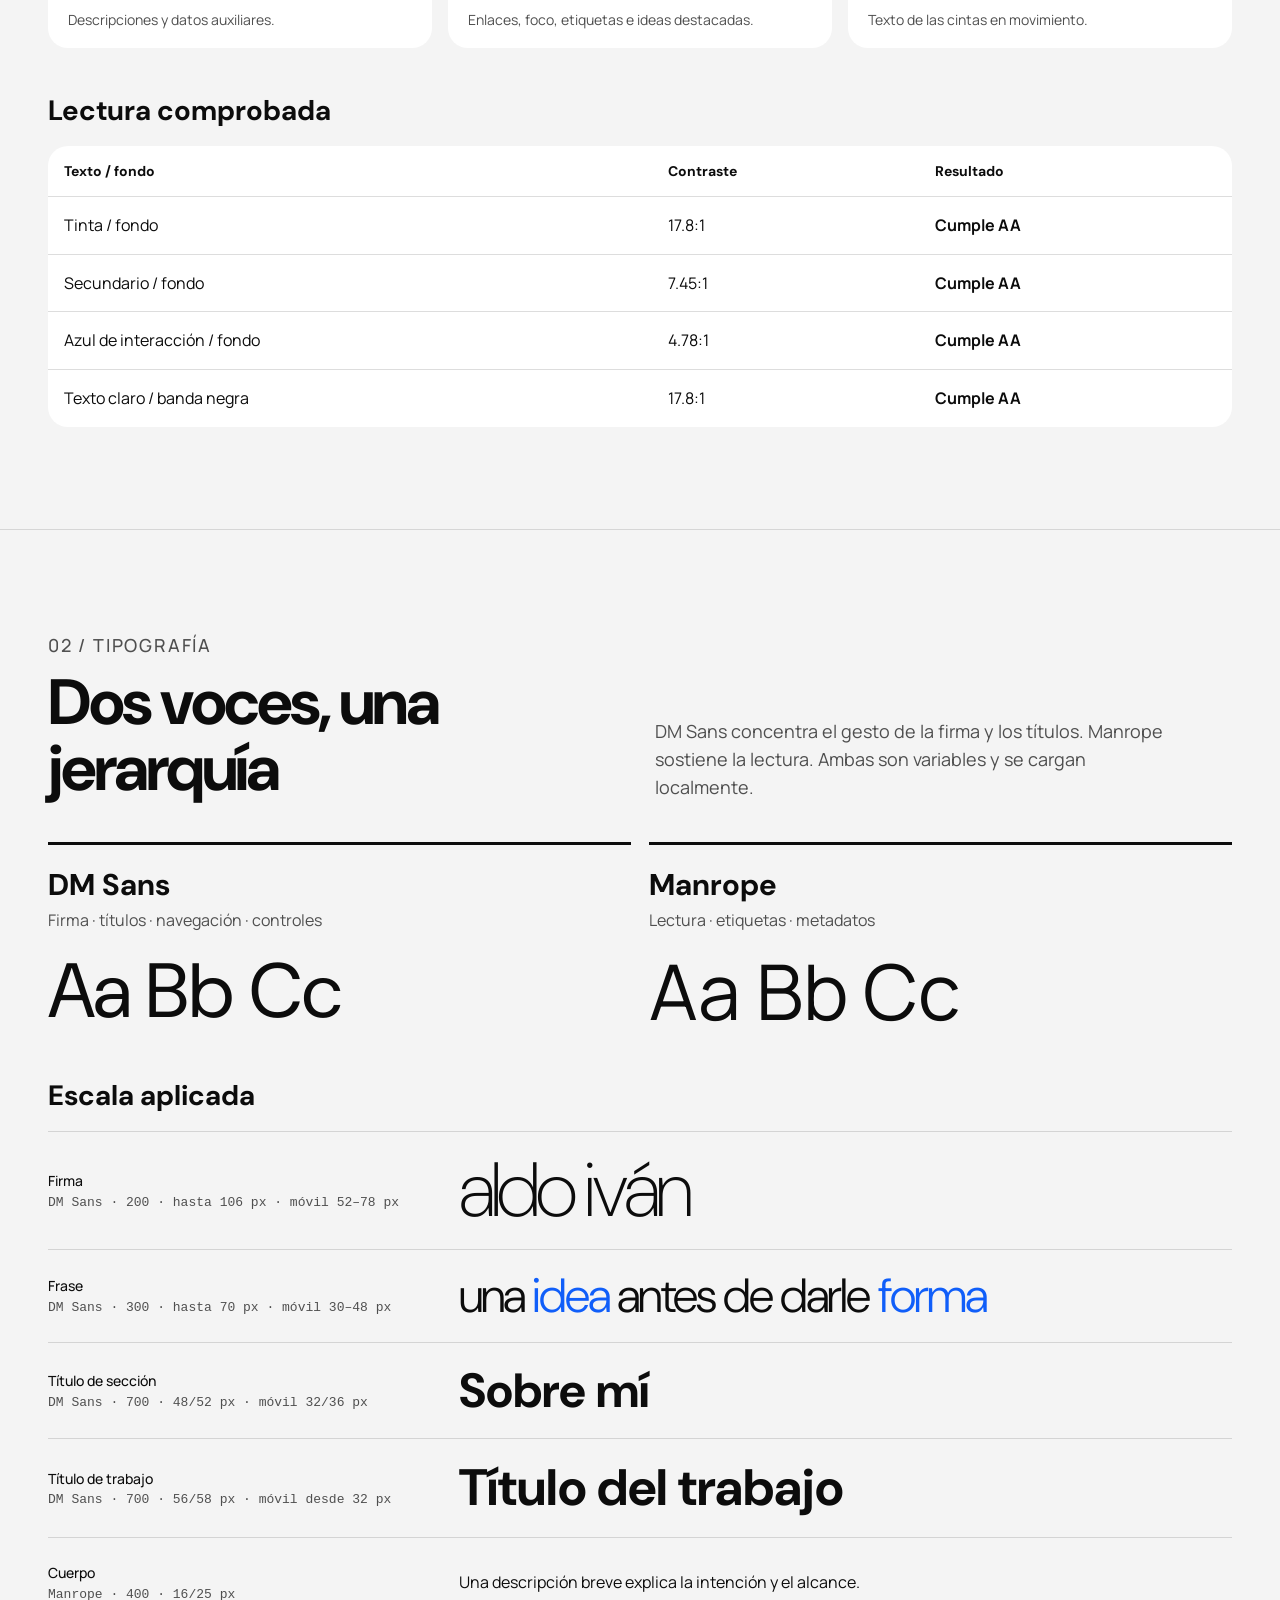
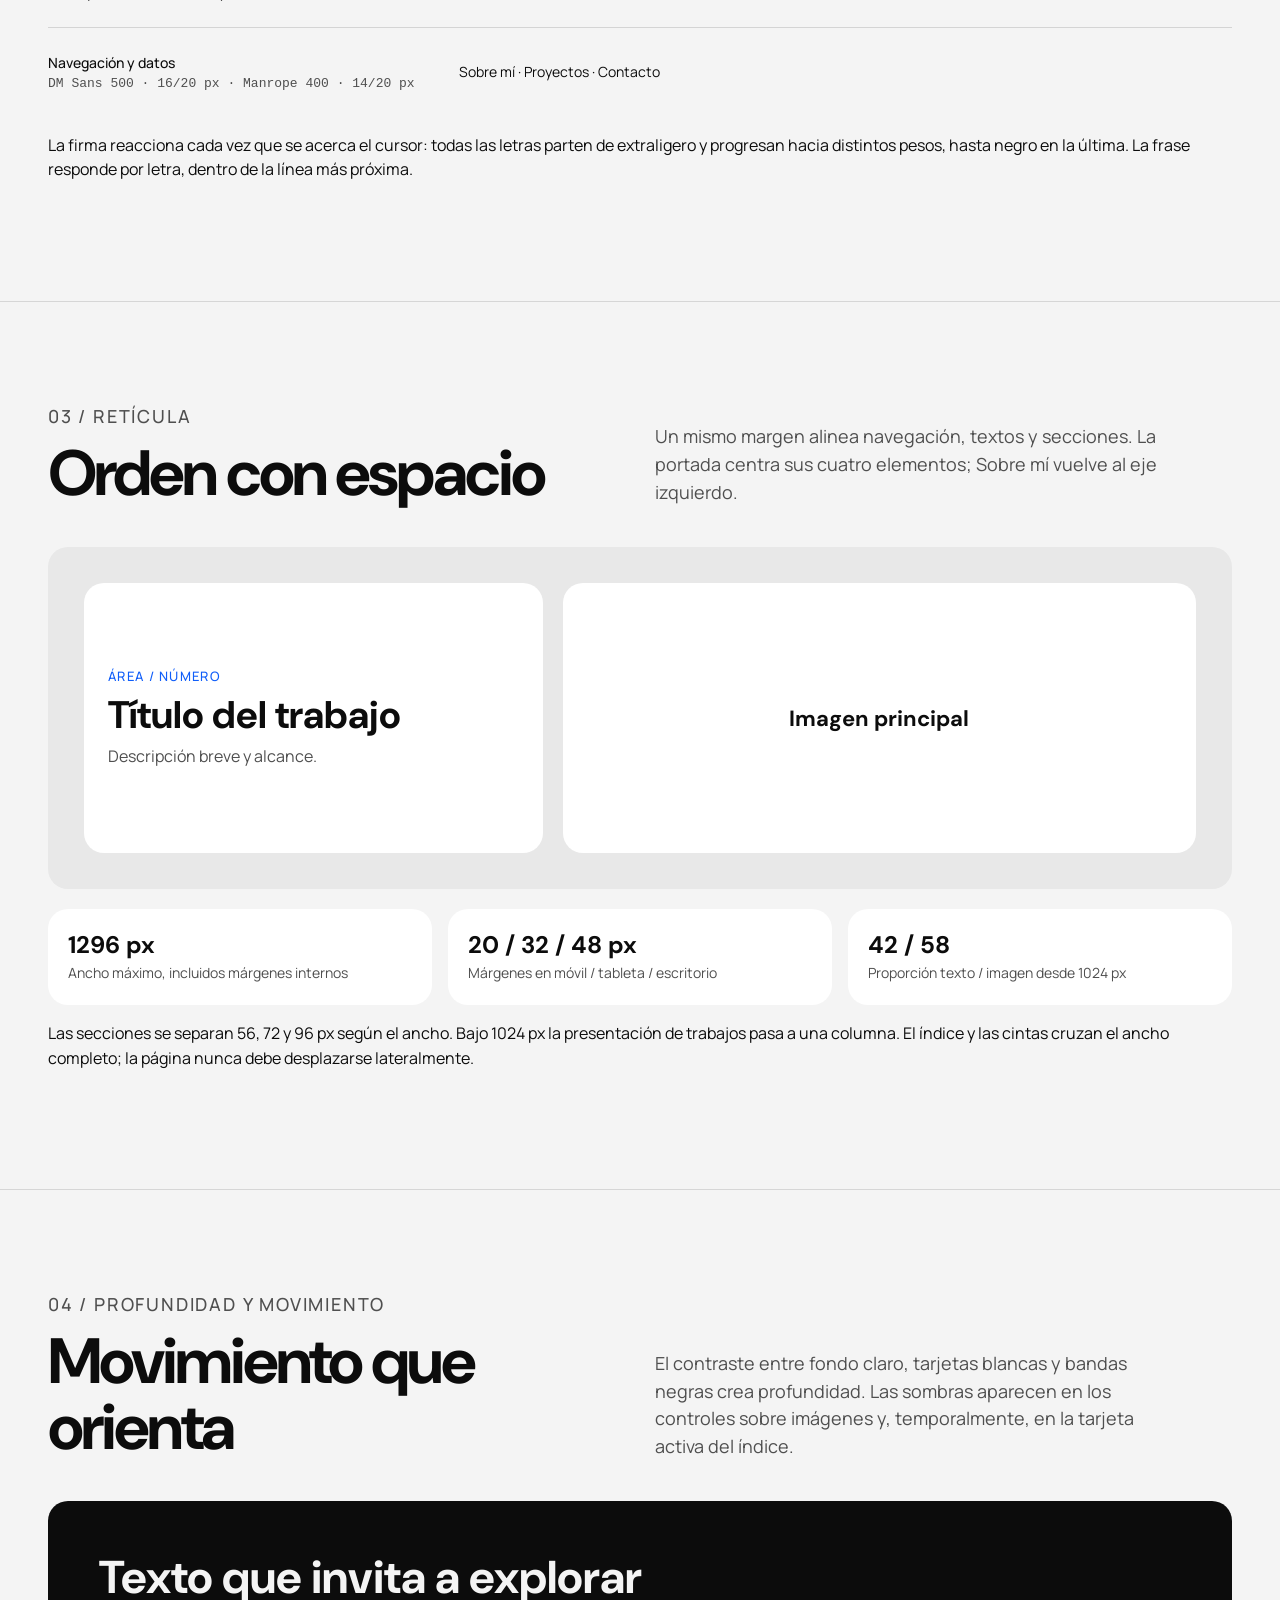
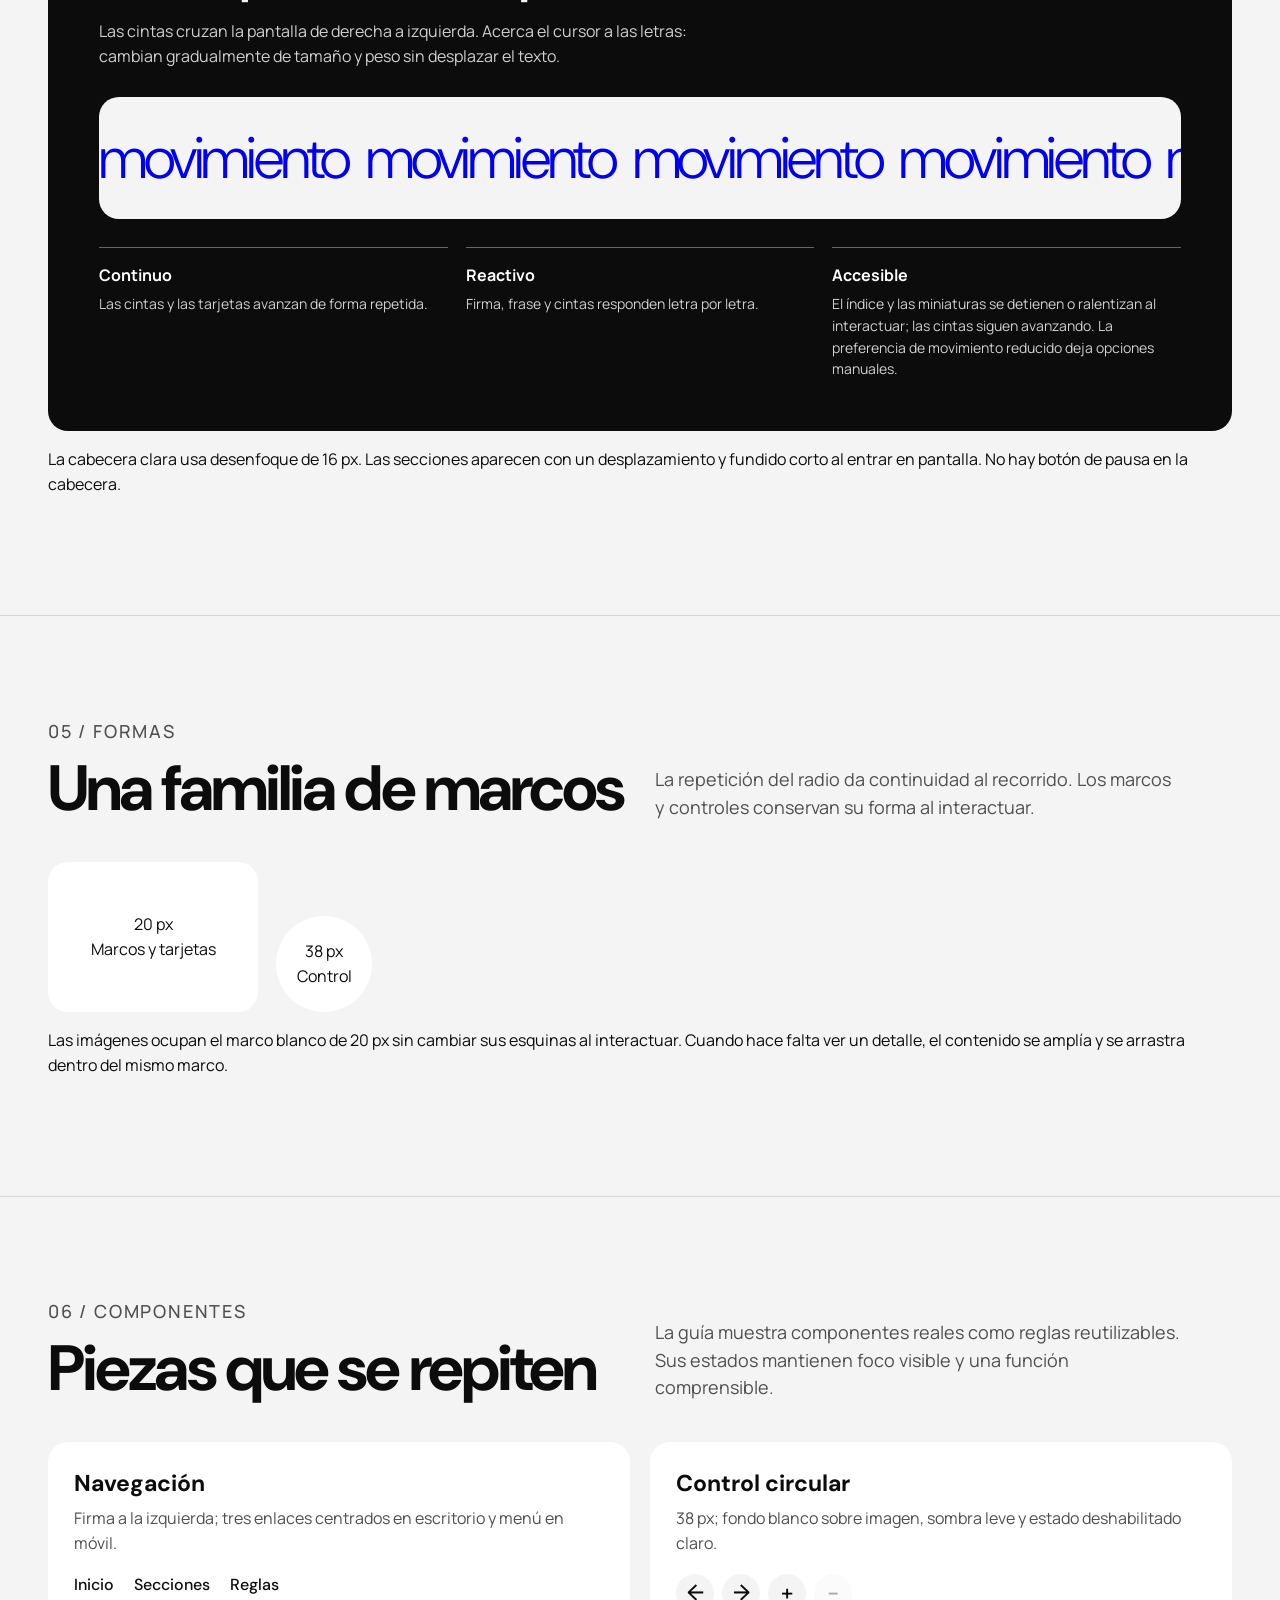
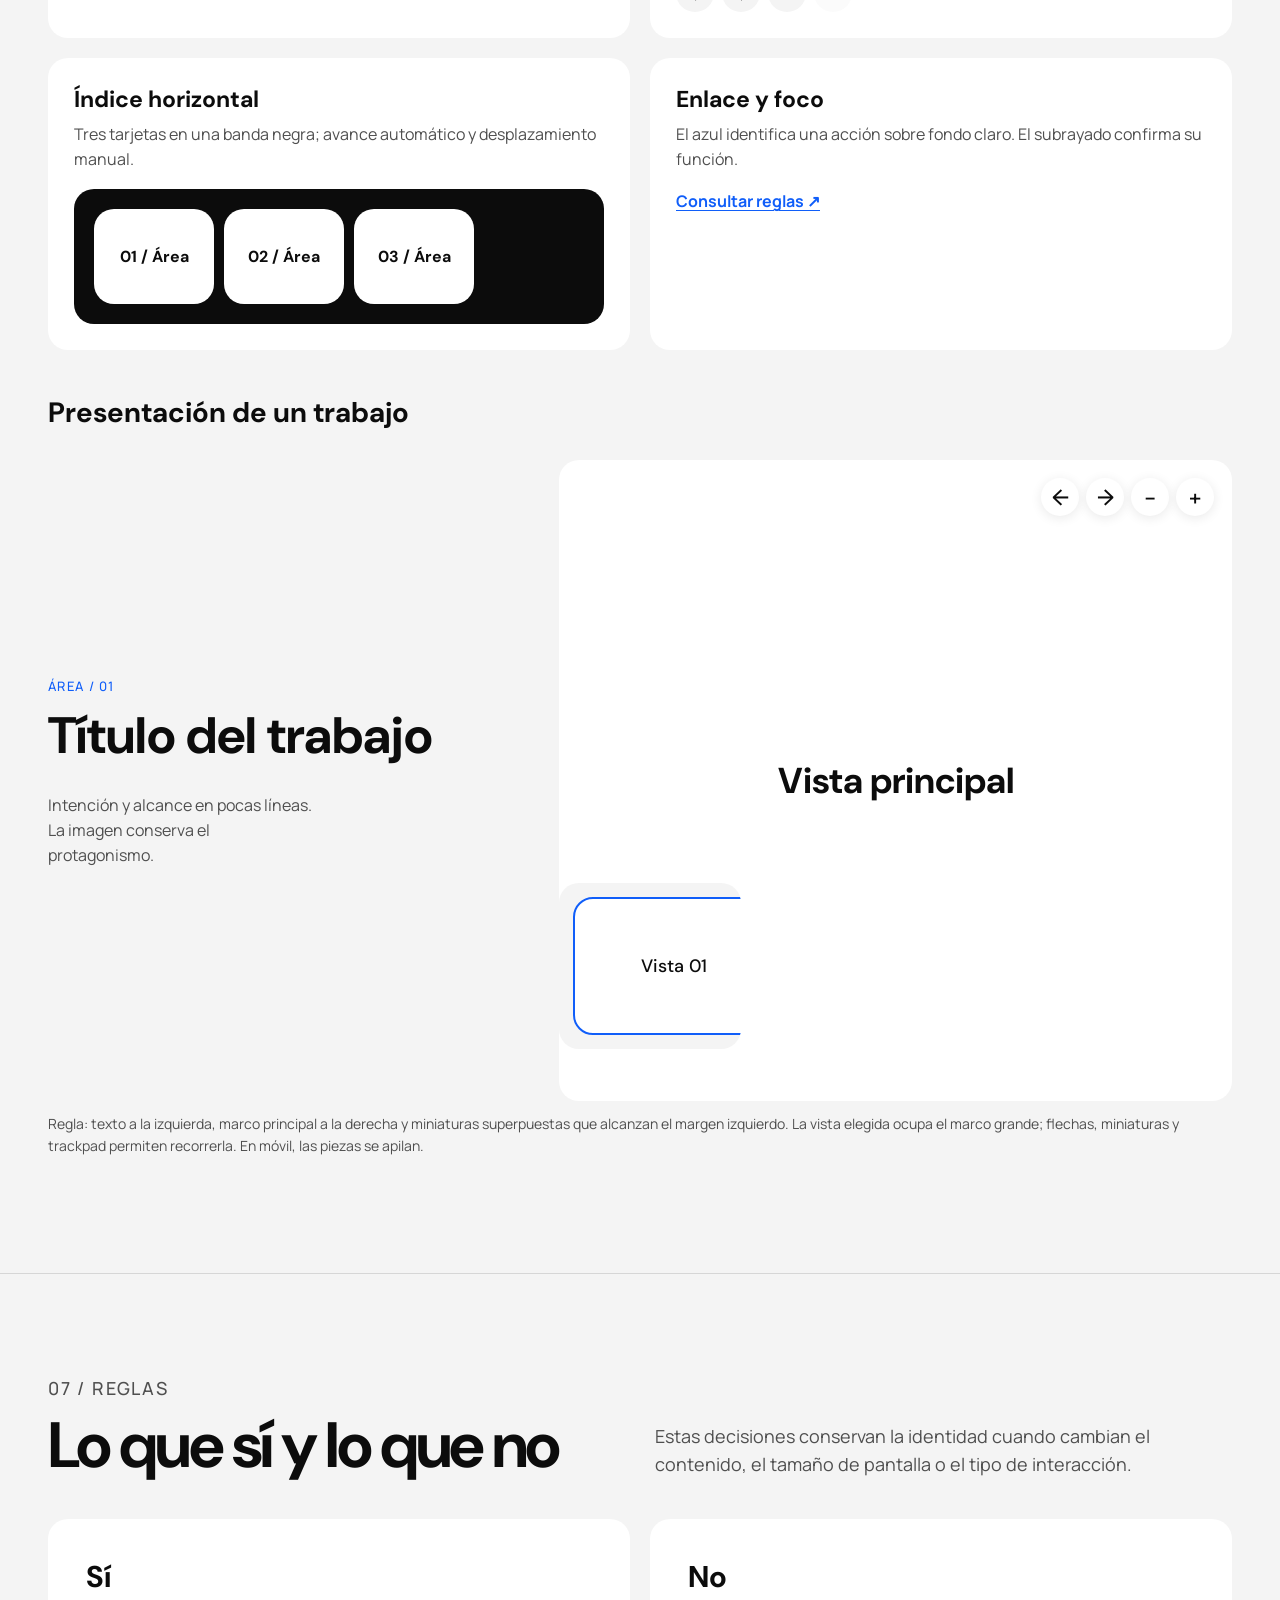
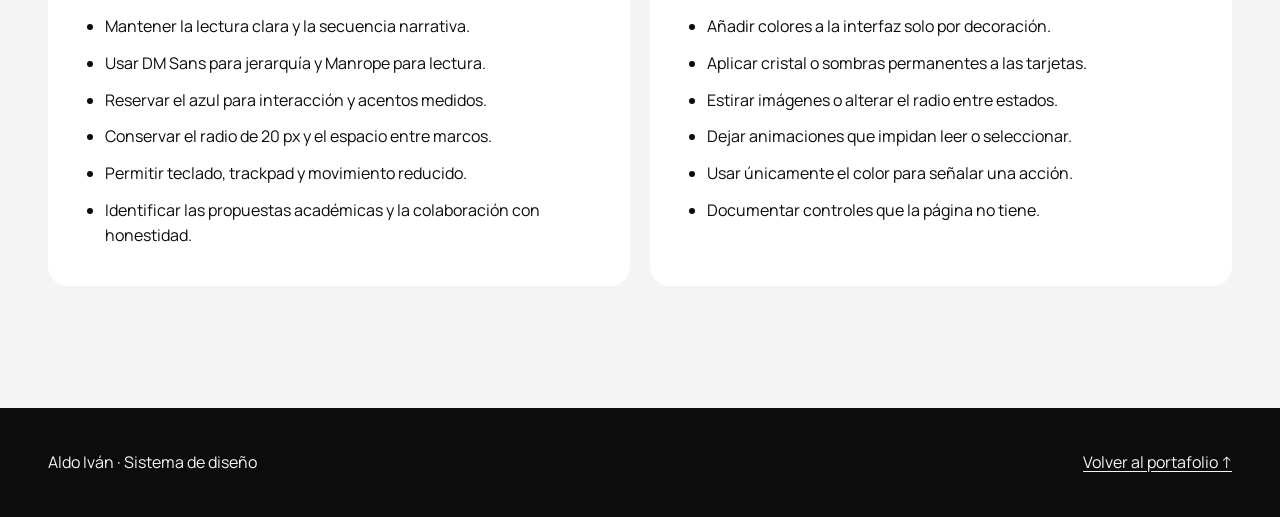
==== commit 99d20c55: "Alinear muestra de proyectos y texto reactivo con portafolio" ====
--- a/design.html
+++ b/design.html
@@ -3,9 +3,9 @@
 :root{--ink:#0c0c0c;--paper:#f4f4f4;--card:#fff;--muted:#4f4f4f;--blue:#105ef9;--graphic:#0000f4;--radius:20px;--pad:20px}*{box-sizing:border-box}html{scroll-behavior:smooth}body{margin:0;background:var(--paper);color:var(--ink);font:400 16px/1.55 'Manrope',sans-serif}button,a{font:inherit}a{color:inherit;text-underline-offset:.2em}button{cursor:pointer}:focus-visible{outline:3px solid var(--blue);outline-offset:4px}.sr-only{position:absolute;width:1px;height:1px;overflow:hidden;clip:rect(0,0,0,0)}.wrap{max-width:1296px;margin:auto;padding-inline:var(--pad)}.site-head{position:sticky;top:0;z-index:10;background:rgba(244,244,244,.88);backdrop-filter:blur(16px);border-bottom:1px solid #d6d6d6}.head-inner{min-height:68px;display:flex;align-items:center;justify-content:space-between;gap:20px}.brand img{display:block;width:132px;height:auto}.site-head nav{display:flex;gap:clamp(10px,2vw,28px);overflow:auto;white-space:nowrap}.site-head nav a{text-decoration:none;font:500 14px 'DM Sans',sans-serif}.site-head nav a:hover{text-decoration:underline}.intro{min-height:clamp(440px,70svh,700px);display:flex;flex-direction:column;justify-content:center;padding-block:70px}.eyebrow{font:500 13px/1.4 'Manrope',sans-serif;text-transform:uppercase;letter-spacing:.1em;color:var(--muted)}.intro h1{font:700 clamp(58px,9vw,112px)/.95 'DM Sans',sans-serif;letter-spacing:-.055em;margin:18px 0 28px;max-width:10ch}.intro p:last-child{font-size:clamp(18px,2vw,23px);max-width:60ch;color:var(--muted)}.intro strong{color:var(--ink)}section{border-top:1px solid #d6d6d6;padding-block:clamp(64px,8vw,104px);scroll-margin-top:80px}.section-top{display:grid;grid-template-columns:minmax(0,1fr) minmax(0,1fr);gap:30px;align-items:end;margin-bottom:40px}.section-top h2{font:700 clamp(40px,5vw,66px)/1.03 'DM Sans',sans-serif;letter-spacing:-.045em;margin:12px 0 0}.section-top p{color:var(--muted);font-size:18px;max-width:48ch;margin:0}.subhead{font:700 28px/1.2 'DM Sans',sans-serif;margin:46px 0 18px}.swatches{display:grid;grid-template-columns:repeat(3,minmax(0,1fr));gap:16px}.swatch{background:var(--card);border-radius:var(--radius);overflow:hidden}.swatch-preview{height:140px;display:grid;place-items:center;font:700 42px 'DM Sans',sans-serif}.swatch-info{padding:18px 20px}.swatch-info strong{display:block;font:700 18px 'DM Sans',sans-serif}.swatch-info code{display:block;color:var(--muted);margin:5px 0}.swatch-info p{margin:0;color:var(--muted);font-size:14px}.contrast{width:100%;border-collapse:collapse;background:var(--card);border-radius:var(--radius);overflow:hidden}.contrast th,.contrast td{text-align:left;padding:16px;border-bottom:1px solid #ddd}.contrast th{font:700 14px 'DM Sans',sans-serif}.contrast tr:last-child td{border:0}.pass{font-weight:700}.font-pair{display:grid;grid-template-columns:1fr 1fr;gap:18px}.font-card{border-top:3px solid var(--ink);padding-top:20px}.font-card h3{font:700 30px 'DM Sans',sans-serif;margin:0}.font-card p{color:var(--muted);margin:4px 0 16px}.font-card .sample{font-size:clamp(44px,6vw,80px);line-height:1.1}.font-card.manrope .sample{font-family:'Manrope',sans-serif}.type-row{display:grid;grid-template-columns:minmax(200px,1fr) minmax(0,2fr);gap:24px;align-items:center;border-top:1px solid #d4d4d4;padding:22px 0}.type-row:last-child{border-bottom:1px solid #d4d4d4}.type-row code{display:block;color:var(--muted);font-size:13px}.type-row strong{font:500 14px 'Manrope',sans-serif}.type-row .sample{font-family:'DM Sans',sans-serif}.sample.hero{font-size:clamp(48px,6vw,80px);font-weight:200;letter-spacing:-.05em;line-height:.95}.sample.statement{font-size:clamp(28px,4vw,48px);font-weight:300;letter-spacing:-.04em;line-height:1}.sample.section{font-size:clamp(32px,4vw,48px);font-weight:700;line-height:1.08}.sample.project{font-size:clamp(28px,4vw,56px);font-weight:700;line-height:1.04}.sample.body{font:400 16px/25px 'Manrope',sans-serif}.sample.meta{font:400 14px/20px 'Manrope',sans-serif}.blue{color:var(--blue)}.layout-board{background:#e8e8e8;border-radius:var(--radius);padding:clamp(18px,3vw,36px);display:grid;grid-template-columns:42fr 58fr;gap:20px}.layout-copy,.layout-image{background:var(--card);border-radius:var(--radius);padding:24px;min-height:270px}.layout-copy{display:flex;flex-direction:column;align-items:flex-start;justify-content:center}.layout-copy h3{font:700 clamp(24px,3vw,40px)/1 'DM Sans',sans-serif;margin:10px 0}.layout-copy p{color:var(--muted);margin:0}.layout-image{display:grid;place-items:center;font:700 22px 'DM Sans',sans-serif}.spec-list{display:grid;grid-template-columns:repeat(3,1fr);gap:16px;margin-top:20px}.spec-list div{background:var(--card);border-radius:var(--radius);padding:20px}.spec-list strong{display:block;font:700 24px 'DM Sans',sans-serif}.spec-list span{color:var(--muted);font-size:14px}.dark-panel{background:var(--ink);color:var(--paper);border-radius:var(--radius);padding:clamp(26px,4vw,52px)}.dark-panel h3{font:700 clamp(28px,4vw,46px)/1.1 'DM Sans',sans-serif;margin:0 0 14px}.dark-panel p{max-width:60ch;color:#d0d0d0}.motion-demo{overflow:hidden;background:var(--paper);color:var(--graphic);border-radius:var(--radius);padding:32px 0;margin:28px 0}.motion-track{width:max-content;display:flex;animation:drift 20s linear infinite}.motion-copy{flex:none;white-space:nowrap;padding-right:.45em;font:300 clamp(32px,5vw,58px)/1 'DM Sans',sans-serif;letter-spacing:-.055em}.motion-copy span{display:inline-block;transform-origin:center;transition:transform .18s,color .18s,font-weight .18s}.motion-demo:focus-within .motion-track{animation-play-state:paused}@keyframes drift{to{transform:translateX(-50%)}}.motion-notes{display:grid;grid-template-columns:repeat(3,1fr);gap:18px}.motion-notes div{border-top:1px solid #666;padding-top:15px}.motion-notes strong{display:block;color:#fff}.motion-notes p{font-size:14px;margin:6px 0 0}.shapes{display:flex;gap:18px;flex-wrap:wrap;align-items:end}.shape{background:var(--card);width:210px;height:150px;display:grid;place-items:center;text-align:center;padding:12px}.shape.round{border-radius:20px}.shape.circle{width:96px;height:96px;border-radius:50%}.shape.none{background:transparent;border:2px dashed #aaa}.components-grid{display:grid;grid-template-columns:repeat(2,minmax(0,1fr));gap:20px}.component{background:var(--card);border-radius:var(--radius);padding:26px;min-height:190px}.component h3{font:700 23px 'DM Sans',sans-serif;margin:0 0 8px}.component p{color:var(--muted);margin:0 0 18px}.mini-nav{display:flex;gap:20px;flex-wrap:wrap;font:500 16px 'DM Sans',sans-serif}.mini-nav a{text-decoration:none}.mini-nav a:hover{text-decoration:underline}.controls{display:flex;gap:8px}.controls span{width:38px;height:38px;border-radius:50%;background:var(--paper);display:grid;place-items:center;font:500 22px 'DM Sans',sans-serif}.controls span.is-disabled{opacity:.35}.index-mini{background:var(--ink);padding:20px;border-radius:var(--radius);display:flex;gap:10px;overflow:hidden}.index-mini span{display:grid;place-items:center;flex:none;width:120px;height:95px;border-radius:20px;background:var(--card);font:700 16px 'DM Sans',sans-serif}.component a.blue-link{color:var(--blue);font-weight:700}.gallery-demo{position:relative;background:var(--paper);border-radius:var(--radius);padding:36px 36px 145px;margin-top:22px;display:grid;grid-template-columns:42fr 58fr;gap:24px;overflow:hidden}.gallery-text{padding:42px 10px 0 10px}.gallery-text h3{font:700 clamp(32px,4vw,54px)/1.05 'DM Sans',sans-serif;margin:14px 0}.gallery-text p{max-width:27ch;color:var(--muted)}.gallery-main{background:var(--card);border-radius:20px;min-height:360px;display:grid;place-items:center;text-align:center;font:700 clamp(24px,3vw,36px) 'DM Sans',sans-serif}.gallery-thumbs{position:absolute;left:0;bottom:42px;display:flex;gap:12px;width:62%;padding:0 8px}.gallery-thumbs button{border:0;border-radius:20px;background:#e3e3e3;flex:1;height:110px;font:500 14px 'DM Sans',sans-serif}.gallery-thumbs button[aria-pressed=true]{background:var(--card);outline:2px solid var(--blue);outline-offset:-2px}.gallery-caption{color:var(--muted);font-size:14px;margin-top:12px}.rules{display:grid;grid-template-columns:1fr 1fr;gap:20px}.rule-card{background:var(--card);border-radius:var(--radius);padding:clamp(22px,3vw,38px)}.rule-card h3{font:700 30px 'DM Sans',sans-serif;margin:0 0 18px}.rule-card ul{margin:0;padding-left:1.2em}.rule-card li+li{margin-top:12px}.footer{background:var(--ink);color:var(--paper);padding-block:42px;margin-top:20px}.footer .wrap{display:flex;justify-content:space-between;gap:24px}.footer a{color:inherit}@media(min-width:600px){:root{--pad:32px}}@media(min-width:1024px){:root{--pad:48px}}@media(max-width:750px){.head-inner{align-items:flex-start;flex-direction:column;padding-block:14px}.site-head nav{width:100%;padding-bottom:4px}.section-top,.font-pair,.components-grid,.rules{grid-template-columns:1fr}.swatches,.spec-list,.motion-notes{grid-template-columns:repeat(2,1fr)}.layout-board,.gallery-demo{grid-template-columns:1fr}.gallery-demo{padding:20px 20px 130px}.gallery-main{min-height:280px}.gallery-thumbs{width:88%;bottom:18px}.type-row{grid-template-columns:1fr;gap:6px}}@media(max-width:480px){.swatches,.spec-list,.motion-notes{grid-template-columns:1fr}.swatch-preview{height:100px}.gallery-thumbs button{height:82px}.contrast{font-size:13px}.contrast th,.contrast td{padding:10px}}@media(prefers-reduced-motion:reduce){html{scroll-behavior:auto}.motion-track{animation:none}.motion-copy span{transition:none}}
 /* La muestra repite la retícula y la tira superpuesta de los proyectos. */
 .intro-title{display:flex;align-items:center;justify-content:space-between;gap:24px}.intro-title img{width:clamp(135px,23vw,290px);height:auto;object-fit:contain;flex:none}
-.gallery-demo{position:relative;display:grid;grid-template-columns:42fr 58fr;gap:24px;min-height:560px;padding:0;margin-top:30px;overflow:visible;background:transparent;border-radius:0}.gallery-text{display:flex;flex-direction:column;justify-content:center;align-items:flex-start;padding:0 20px 0 0}.gallery-stage{position:relative;min-width:0}.gallery-main{position:relative;aspect-ratio:1.05;min-height:560px;display:grid;place-items:center;background:#fff;border-radius:var(--radius);overflow:hidden}.gallery-main>span{transition:opacity .24s ease,transform .35s ease;transform:scale(var(--demo-zoom,1))}.gallery-main.is-changing>span{opacity:.35}.gallery-controls{position:absolute;right:18px;top:18px;display:flex;gap:7px;z-index:2}.gallery-controls button{width:38px;height:38px;display:grid;place-items:center;border:0;border-radius:50%;background:#fff;color:var(--ink);box-shadow:0 2px 12px #00000017;font:500 22px 'DM Sans',sans-serif}
-.gallery-thumbs{position:absolute;z-index:3;left:calc(-1 * var(--stage-left,0px));bottom:40px;width:calc(var(--stage-width,100%) * 1.05);height:162px;display:flex;gap:12px;padding:6px 0;overflow-x:auto;overflow-y:hidden;scrollbar-width:none;touch-action:pan-x;overscroll-behavior-inline:contain}.gallery-thumbs::-webkit-scrollbar{display:none}.gallery-thumbs button{flex:0 0 calc((var(--stage-width,600px) * 1.05 - 24px)/3);height:150px;border:0;border-radius:var(--radius);background:#e3e3e3;color:var(--ink);font:500 18px 'DM Sans',sans-serif}.gallery-thumbs button[aria-pressed=true]{background:#fff;outline:2px solid var(--blue);outline-offset:-2px}
-@media(max-width:750px){.intro-title img{width:26vw}.gallery-demo{grid-template-columns:1fr;gap:18px;min-height:0;padding-bottom:100px}.gallery-text{padding:0}.gallery-main{min-height:360px}.gallery-thumbs{left:0;bottom:-75px;width:100%;height:105px}.gallery-thumbs button{flex-basis:calc((100% - 24px)/3);height:94px}.gallery-controls{right:10px;top:10px}}
+.gallery-demo{position:relative;display:grid;grid-template-columns:42fr 58fr;gap:24px;min-height:610px;padding:0;margin-top:30px;overflow:visible;background:transparent;border-radius:0}.gallery-text{display:flex;flex-direction:column;justify-content:center;align-items:flex-start;padding:0 20px 0 0}.gallery-stage{position:relative;min-width:0}.gallery-main{position:relative;aspect-ratio:1.05;min-height:560px;display:grid;place-items:center;background:#fff;border-radius:var(--radius);overflow:hidden}.gallery-main>span{transition:opacity .24s ease,transform .35s ease;transform:scale(var(--demo-zoom,1))}.gallery-main.is-changing>span{opacity:.35}.gallery-controls{position:absolute;right:18px;top:18px;display:flex;gap:7px;z-index:2}.gallery-controls button{width:38px;height:38px;display:grid;place-items:center;border:0;border-radius:50%;background:#fff;color:var(--ink);box-shadow:0 2px 12px #00000017;font:500 22px 'DM Sans',sans-serif}
+.gallery-thumbs{position:absolute;z-index:3;left:calc(-1 * var(--stage-left,0px));top:66%;bottom:auto;width:calc(var(--stage-left,0px) + 27%);height:clamp(130px,13vw,190px);display:flex;gap:14px;padding:14px;background:var(--paper);border-radius:var(--radius);overflow-x:auto;overflow-y:hidden;scrollbar-width:none;touch-action:pan-x;overscroll-behavior-inline:contain}.gallery-thumbs::-webkit-scrollbar{display:none}.gallery-thumbs button{flex:0 0 calc((var(--stage-width,600px) * 1.05 - 24px)/3);height:100%;border:0;border-radius:var(--radius);background:#e3e3e3;color:var(--ink);font:500 18px 'DM Sans',sans-serif}.gallery-thumbs button[aria-pressed=true]{background:#fff;outline:2px solid var(--blue);outline-offset:-2px}
+@media(min-width:1024px){.gallery-thumbs{width:calc(var(--stage-left,0px) + 27%)}}@media(min-width:751px) and (max-width:1023px){.gallery-thumbs{width:calc(100% + var(--stage-left,0px))}}@media(max-width:750px){.intro-title img{width:26vw}.gallery-demo{grid-template-columns:1fr;gap:18px;min-height:0;padding-bottom:100px}.gallery-text{padding:0}.gallery-main{min-height:360px}.gallery-thumbs{left:0;top:auto;bottom:-75px;width:100%;height:105px;padding:10px;gap:10px}.gallery-thumbs button{flex-basis:calc((100% - 24px)/3);height:100%}.gallery-controls{right:10px;top:10px}}
 @media(max-width:480px){.intro-title{gap:6px}.intro-title img{width:25vw}.gallery-main{min-height:300px}.gallery-controls button{width:34px;height:34px;font-size:19px}}
 @media(prefers-reduced-motion:reduce){.gallery-main>span{transition:none}}
 </style></head><body><a class="sr-only" href="#principal">Saltar al contenido</a><header class="site-head"><div class="wrap head-inner"><a class="brand" href="index.html" aria-label="Volver al portafolio"><img src="assets/aldoivan.svg" alt="Aldo Iván"></a><nav aria-label="Secciones de la guía"><a href="#overview">Idea</a><a href="#colors">Color</a><a href="#typography">Tipografía</a><a href="#layout">Retícula</a><a href="#motion">Movimiento</a><a href="#shapes">Formas</a><a href="#components">Componentes</a><a href="#rules">Reglas</a></nav></div></header><main id="principal"><div class="wrap intro" id="overview"><p class="eyebrow">Guía visual · Aldo Iván</p><div class="intro-title"><h1>Entender.<br>Dar forma.<br>Mostrar.</h1><img src="assets/yo-portada.png" alt="Personaje de Aldo Iván saludando"></div><p><strong>Un sistema para ordenar la mirada.</strong> Fondo claro, tipografía variable y movimiento medido convierten la observación en una experiencia que se puede explorar. Cada decisión de esta guía tiene una función visible en el portafolio.</p></div>
@@ -17,4 +17,4 @@
 <section id="shapes"><div class="wrap"><div class="section-top"><div><p class="eyebrow">05 / Formas</p><h2>Una familia de marcos</h2></div><p>La repetición del radio da continuidad al recorrido. Los marcos y controles conservan su forma al interactuar.</p></div><div class="shapes"><div class="shape round">20 px<br>Marcos y tarjetas</div><div class="shape circle">38 px<br>Control</div></div><p>Las imágenes ocupan el marco blanco de 20 px sin cambiar sus esquinas al interactuar. Cuando hace falta ver un detalle, el contenido se amplía y se arrastra dentro del mismo marco.</p></div></section>
 <section id="components"><div class="wrap"><div class="section-top"><div><p class="eyebrow">06 / Componentes</p><h2>Piezas que se repiten</h2></div><p>La guía muestra componentes reales como reglas reutilizables. Sus estados mantienen foco visible y una función comprensible.</p></div><div class="components-grid"><div class="component"><h3>Navegación</h3><p>Firma a la izquierda; tres enlaces centrados en escritorio y menú en móvil.</p><div class="mini-nav"><a href="#overview">Inicio</a><a href="#layout">Secciones</a><a href="#rules">Reglas</a></div></div><div class="component"><h3>Control circular</h3><p>38 px; fondo blanco sobre imagen, sombra leve y estado deshabilitado claro.</p><div class="controls" aria-hidden="true"><span>←</span><span>→</span><span>+</span><span class="is-disabled">−</span></div></div><div class="component"><h3>Índice horizontal</h3><p>Tres tarjetas en una banda negra; avance automático y desplazamiento manual.</p><div class="index-mini" aria-hidden="true"><span>01 / Área</span><span>02 / Área</span><span>03 / Área</span></div></div><div class="component"><h3>Enlace y foco</h3><p>El azul identifica una acción sobre fondo claro. El subrayado confirma su función.</p><a class="blue-link" href="#rules">Consultar reglas ↗</a></div></div><h3 class="subhead">Presentación de un trabajo</h3><div class="gallery-demo"><div class="gallery-text"><span class="eyebrow blue">Área / 01</span><h3>Título del trabajo</h3><p>Intención y alcance en pocas líneas. La imagen conserva el protagonismo.</p></div><div class="gallery-stage"><div class="gallery-main" id="gallery-main" aria-live="polite"><span>Vista principal</span><div class="gallery-controls" aria-label="Controles de la muestra"><button type="button" data-gallery-prev aria-label="Vista anterior">←</button><button type="button" data-gallery-next aria-label="Vista siguiente">→</button><button type="button" data-gallery-out aria-label="Reducir vista">−</button><button type="button" data-gallery-in aria-label="Ampliar vista">+</button></div></div><div class="gallery-thumbs" role="group" aria-label="Vistas de ejemplo"><button type="button" aria-pressed="true">Vista 01</button><button type="button" aria-pressed="false">Vista 02</button><button type="button" aria-pressed="false">Vista 03</button><button type="button" aria-pressed="false">Vista 04</button></div></div></div><p class="gallery-caption">Regla: texto a la izquierda, marco principal a la derecha y miniaturas superpuestas que alcanzan el margen izquierdo. La vista elegida ocupa el marco grande; flechas, miniaturas y trackpad permiten recorrerla. En móvil, las piezas se apilan.</p></div></section>
 <section id="rules"><div class="wrap"><div class="section-top"><div><p class="eyebrow">07 / Reglas</p><h2>Lo que sí y lo que no</h2></div><p>Estas decisiones conservan la identidad cuando cambian el contenido, el tamaño de pantalla o el tipo de interacción.</p></div><div class="rules"><div class="rule-card"><h3>Sí</h3><ul><li>Mantener la lectura clara y la secuencia narrativa.</li><li>Usar DM Sans para jerarquía y Manrope para lectura.</li><li>Reservar el azul para interacción y acentos medidos.</li><li>Conservar el radio de 20 px y el espacio entre marcos.</li><li>Permitir teclado, trackpad y movimiento reducido.</li><li>Identificar las propuestas académicas y la colaboración con honestidad.</li></ul></div><div class="rule-card"><h3>No</h3><ul><li>Añadir colores a la interfaz solo por decoración.</li><li>Aplicar cristal o sombras permanentes a las tarjetas.</li><li>Estirar imágenes o alterar el radio entre estados.</li><li>Dejar animaciones que impidan leer o seleccionar.</li><li>Usar únicamente el color para señalar una acción.</li><li>Documentar controles que la página no tiene.</li></ul></div></div></div></section></main><footer class="footer"><div class="wrap"><span>Aldo Iván · Sistema de diseño</span><a href="index.html">Volver al portafolio ↑</a></div></footer><script>
-(()=>{const track=document.querySelector('#motion-track');if(track){for(const copy of track.querySelectorAll('.motion-copy')){const value=copy.textContent;copy.textContent='';for(const ch of value){const el=document.createElement('span');el.textContent=ch===' '?'\u00a0':ch;copy.append(el)}}const letters=[...track.querySelectorAll('span')];let x=-9999,y=-9999,frame=0;const reduce=matchMedia('(prefers-reduced-motion: reduce)');function paint(){frame=0;for(const el of letters){const r=el.getBoundingClientRect(),d=Math.hypot(x-r.left-r.width/2,y-r.top-r.height/2),v=reduce.matches?0:Math.max(0,1-d/105);el.style.transform=`scale(${1+v*.16})`;el.style.fontWeight=String(Math.round(300+v*450));el.style.color=v>.05?'#105ef9':'#0000f4'}}const schedule=()=>{if(!frame)frame=requestAnimationFrame(paint)};track.parentElement.addEventListener('pointermove',e=>{x=e.clientX;y=e.clientY;schedule()});track.parentElement.addEventListener('pointerleave',()=>{x=-9999;y=-9999;schedule()})}const strip=document.querySelector('.gallery-thumbs'),main=document.querySelector('#gallery-main');if(strip&&main){const stage=main.parentElement;function align(){stage.style.setProperty('--stage-left',`${Math.max(0,stage.getBoundingClientRect().left)}px`);stage.style.setProperty('--stage-width',`${stage.clientWidth}px`)}align();addEventListener('resize',align,{passive:true});const originals=[...strip.querySelectorAll('button')],label=main.querySelector('span'),reduceMotion=matchMedia('(prefers-reduced-motion: reduce)');let current=0,zoom=1,paused=false,last=0;for(let set=0;set<2;set++)originals.forEach((button,i)=>{const copy=button.cloneNode(true);copy.dataset.view=String(i);copy.setAttribute('aria-pressed','false');strip.append(copy)});const all=[...strip.querySelectorAll('button')];originals.forEach((button,i)=>button.dataset.view=String(i));function select(i){current=(i+originals.length)%originals.length;all.forEach(button=>button.setAttribute('aria-pressed',String(Number(button.dataset.view)===current)));main.classList.add('is-changing');window.setTimeout(()=>{label.textContent=`Vista ${String(current+1).padStart(2,'0')}`;main.classList.remove('is-changing')},130)}strip.addEventListener('click',event=>{const button=event.target.closest('button[data-view]');if(button)select(Number(button.dataset.view))});main.querySelector('[data-gallery-prev]').addEventListener('click',()=>select(current-1));main.querySelector('[data-gallery-next]').addEventListener('click',()=>select(current+1));main.querySelector('[data-gallery-out]').addEventListener('click',()=>{zoom=Math.max(1,zoom-.15);main.style.setProperty('--demo-zoom',zoom)});main.querySelector('[data-gallery-in]').addEventListener('click',()=>{zoom=Math.min(1.6,zoom+.15);main.style.setProperty('--demo-zoom',zoom)});strip.addEventListener('wheel',event=>{if(Math.abs(event.deltaY)>Math.abs(event.deltaX)){event.preventDefault();strip.scrollLeft+=event.deltaY}},{passive:false});strip.addEventListener('pointerenter',()=>paused=true);strip.addEventListener('pointerleave',()=>paused=false);strip.addEventListener('focusin',()=>paused=true);strip.addEventListener('focusout',()=>paused=false);function move(now){if(last&&!paused&&!reduceMotion.matches){const cycle=strip.children[originals.length].offsetLeft-strip.children[0].offsetLeft;strip.scrollLeft=(strip.scrollLeft+Math.min(now-last,50)*.085)%cycle}last=now;requestAnimationFrame(move)}requestAnimationFrame(move)}})();
+(()=>{const track=document.querySelector('#motion-track');if(track){for(const copy of track.querySelectorAll('.motion-copy')){const value=copy.textContent;copy.textContent='';for(const ch of value){const el=document.createElement('span');el.textContent=ch===' '?'\u00a0':ch;copy.append(el)}}const letters=[...track.querySelectorAll('span')];let x=-9999,y=-9999,frame=0;const reduce=matchMedia('(prefers-reduced-motion: reduce)');function paint(){frame=0;for(const el of letters){const r=el.getBoundingClientRect(),d=Math.hypot(x-r.left-r.width/2,y-r.top-r.height/2),v=reduce.matches?0:Math.max(0,1-d/155);el.style.transform=`scale(${1+v*.27})`;el.style.fontWeight=String(Math.round(300+v*550));el.style.color=v>.05?'#0c0c0c':'#0000f4'}}const schedule=()=>{if(!frame)frame=requestAnimationFrame(paint)};track.parentElement.addEventListener('pointermove',e=>{x=e.clientX;y=e.clientY;schedule()});track.parentElement.addEventListener('pointerleave',()=>{x=-9999;y=-9999;schedule()})}const strip=document.querySelector('.gallery-thumbs'),main=document.querySelector('#gallery-main');if(strip&&main){const stage=main.parentElement;function align(){stage.style.setProperty('--stage-left',`${Math.max(0,stage.getBoundingClientRect().left)}px`);stage.style.setProperty('--stage-width',`${stage.clientWidth}px`)}align();addEventListener('resize',align,{passive:true});const originals=[...strip.querySelectorAll('button')],label=main.querySelector('span'),reduceMotion=matchMedia('(prefers-reduced-motion: reduce)');let current=0,zoom=1,paused=false,last=0;for(let set=0;set<2;set++)originals.forEach((button,i)=>{const copy=button.cloneNode(true);copy.dataset.view=String(i);copy.setAttribute('aria-pressed','false');strip.append(copy)});const all=[...strip.querySelectorAll('button')];originals.forEach((button,i)=>button.dataset.view=String(i));function select(i){current=(i+originals.length)%originals.length;all.forEach(button=>button.setAttribute('aria-pressed',String(Number(button.dataset.view)===current)));main.classList.add('is-changing');window.setTimeout(()=>{label.textContent=`Vista ${String(current+1).padStart(2,'0')}`;main.classList.remove('is-changing')},130)}strip.addEventListener('click',event=>{const button=event.target.closest('button[data-view]');if(button)select(Number(button.dataset.view))});main.querySelector('[data-gallery-prev]').addEventListener('click',()=>select(current-1));main.querySelector('[data-gallery-next]').addEventListener('click',()=>select(current+1));main.querySelector('[data-gallery-out]').addEventListener('click',()=>{zoom=Math.max(1,zoom-.15);main.style.setProperty('--demo-zoom',zoom)});main.querySelector('[data-gallery-in]').addEventListener('click',()=>{zoom=Math.min(1.6,zoom+.15);main.style.setProperty('--demo-zoom',zoom)});strip.addEventListener('wheel',event=>{if(Math.abs(event.deltaY)>Math.abs(event.deltaX)){event.preventDefault();strip.scrollLeft+=event.deltaY}},{passive:false});strip.addEventListener('pointerenter',()=>paused=true);strip.addEventListener('pointerleave',()=>paused=false);strip.addEventListener('focusin',()=>paused=true);strip.addEventListener('focusout',()=>paused=false);function move(now){if(last&&!paused&&!reduceMotion.matches){const cycle=strip.children[originals.length].offsetLeft-strip.children[0].offsetLeft;strip.scrollLeft=(strip.scrollLeft+Math.min(now-last,50)*.085)%cycle}last=now;requestAnimationFrame(move)}requestAnimationFrame(move)}})();
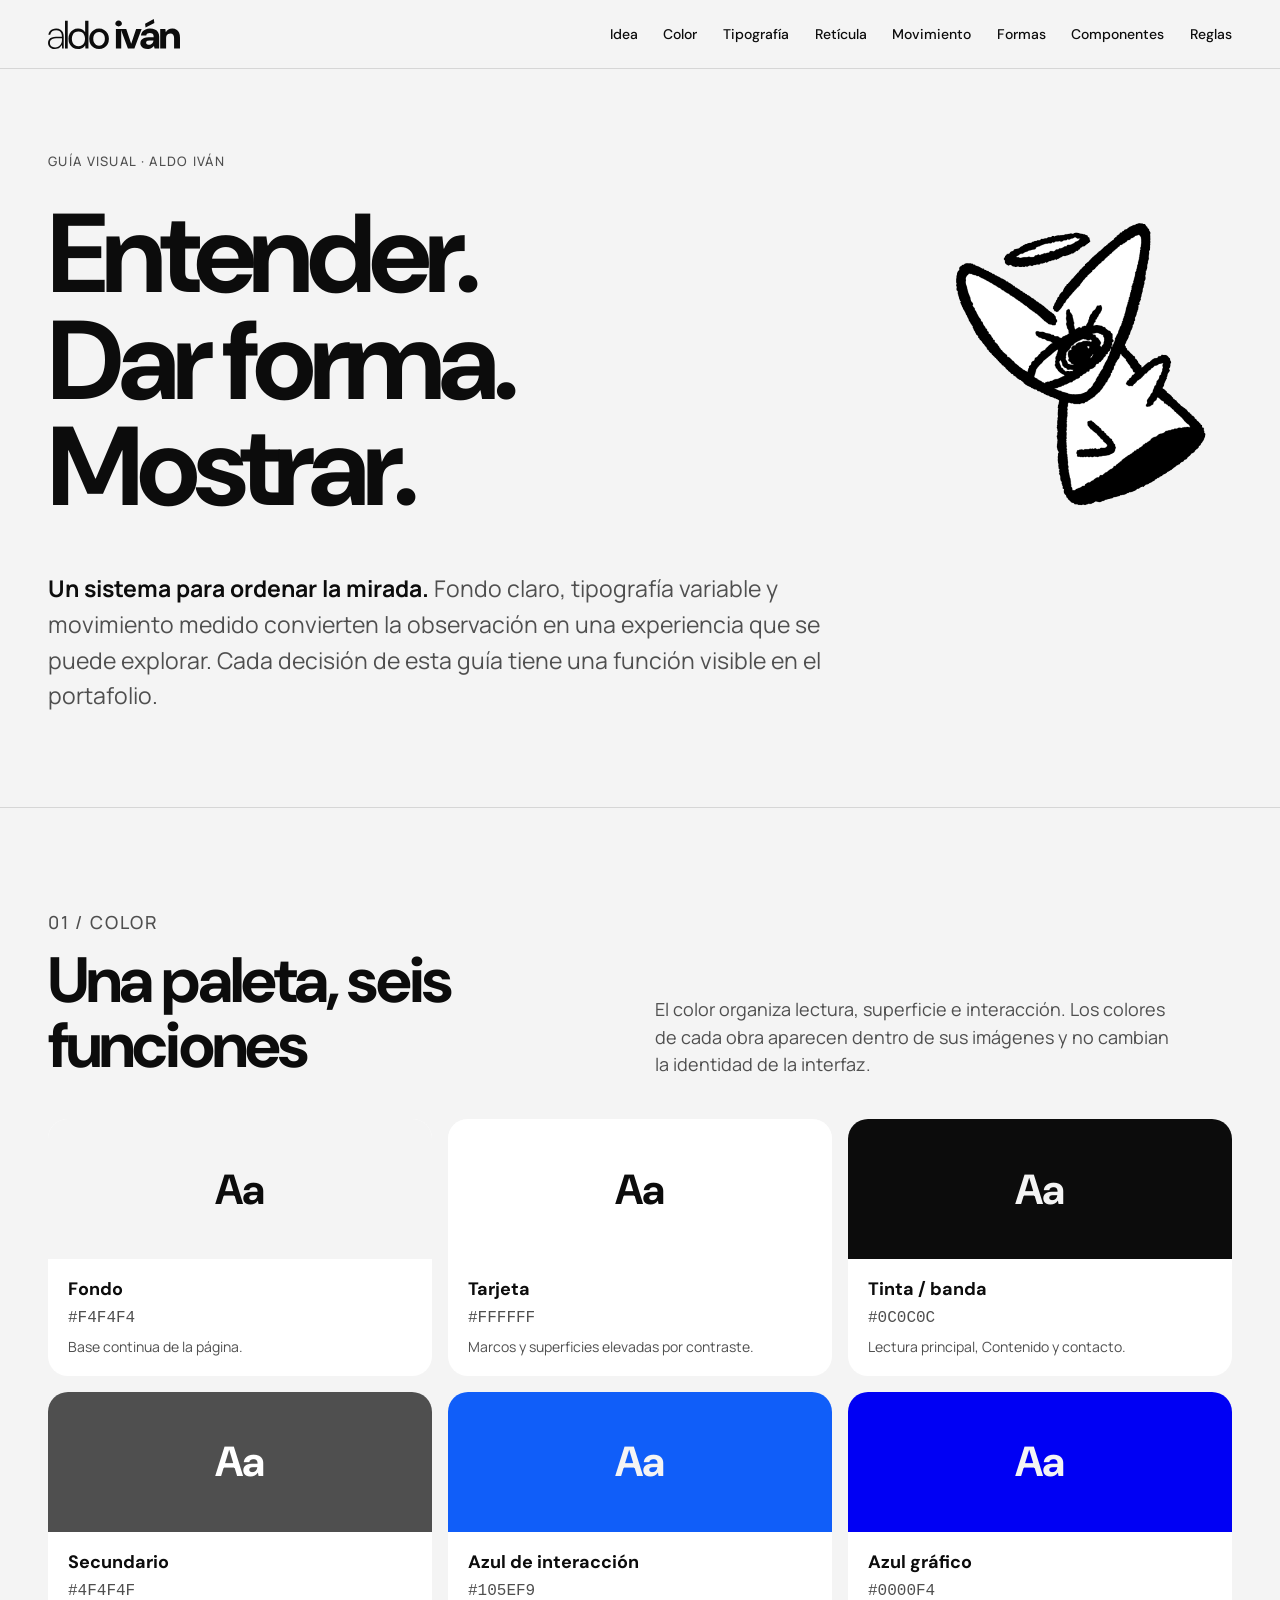
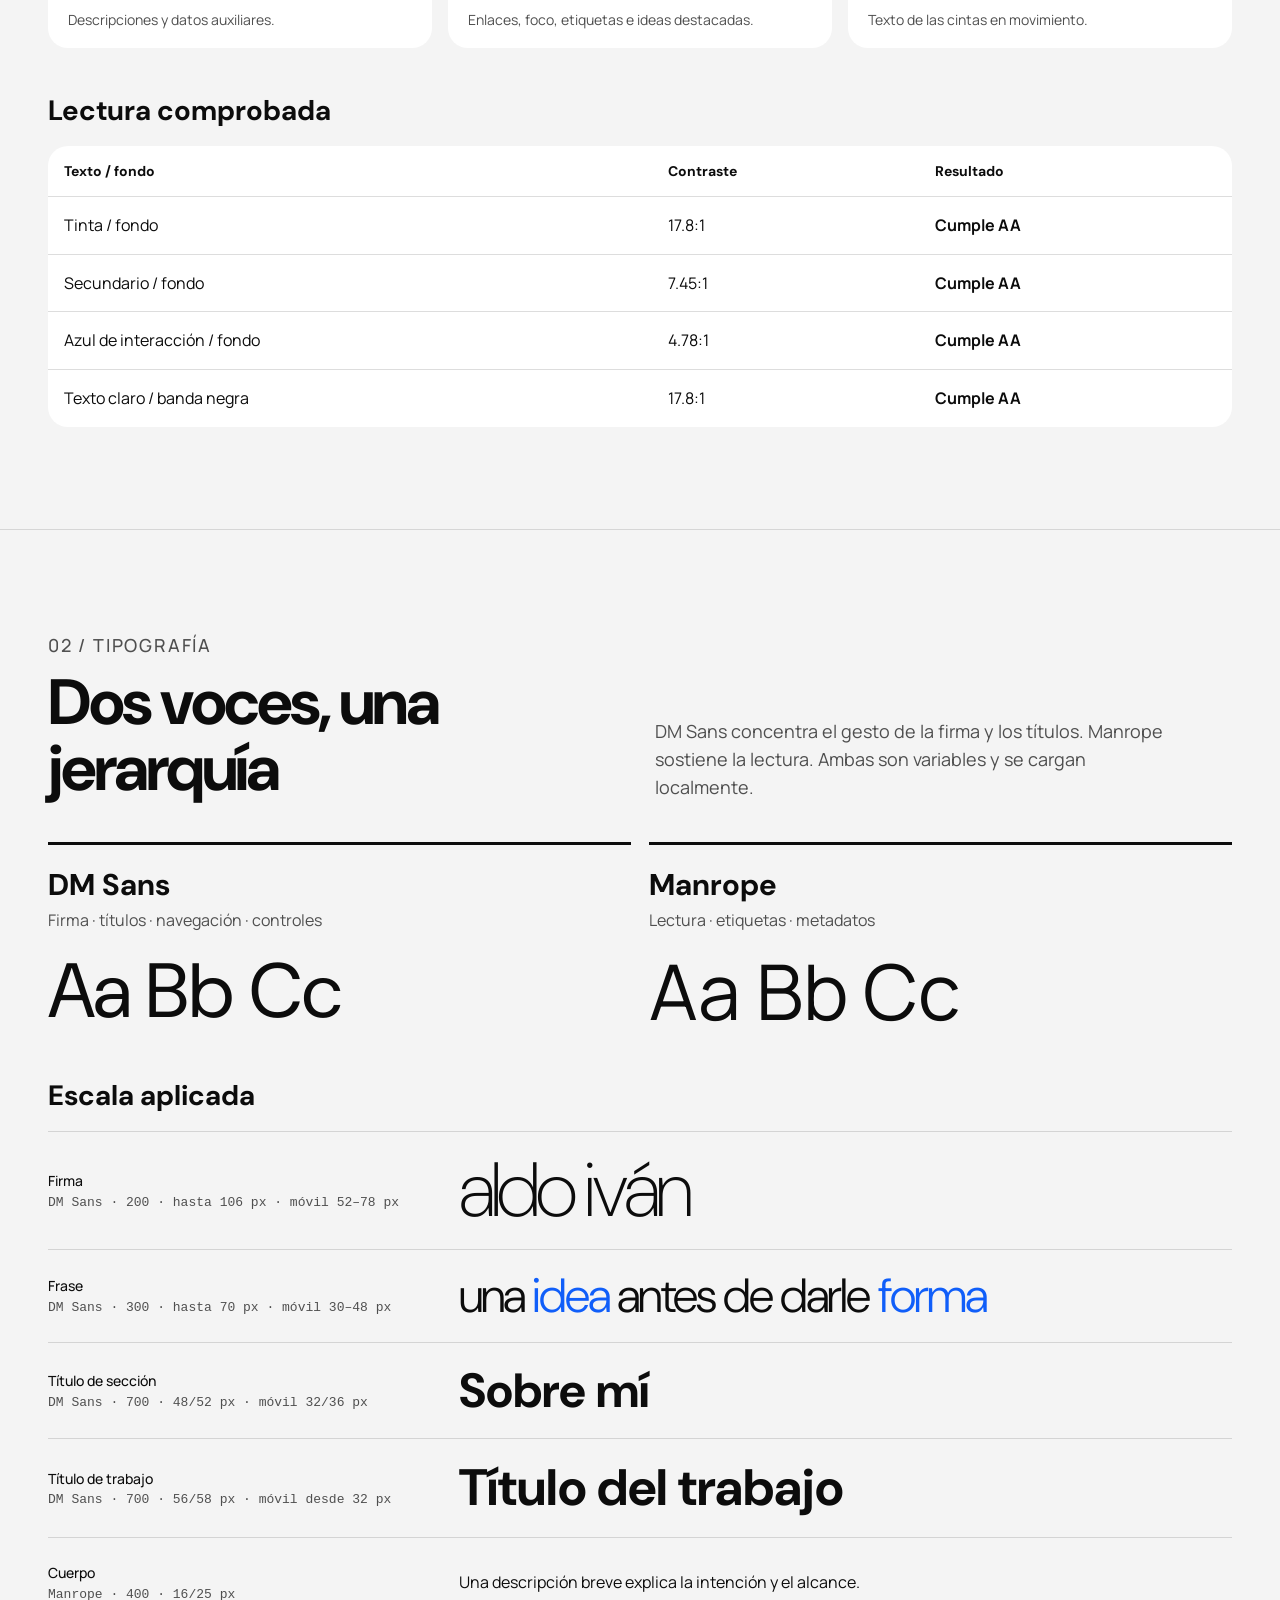
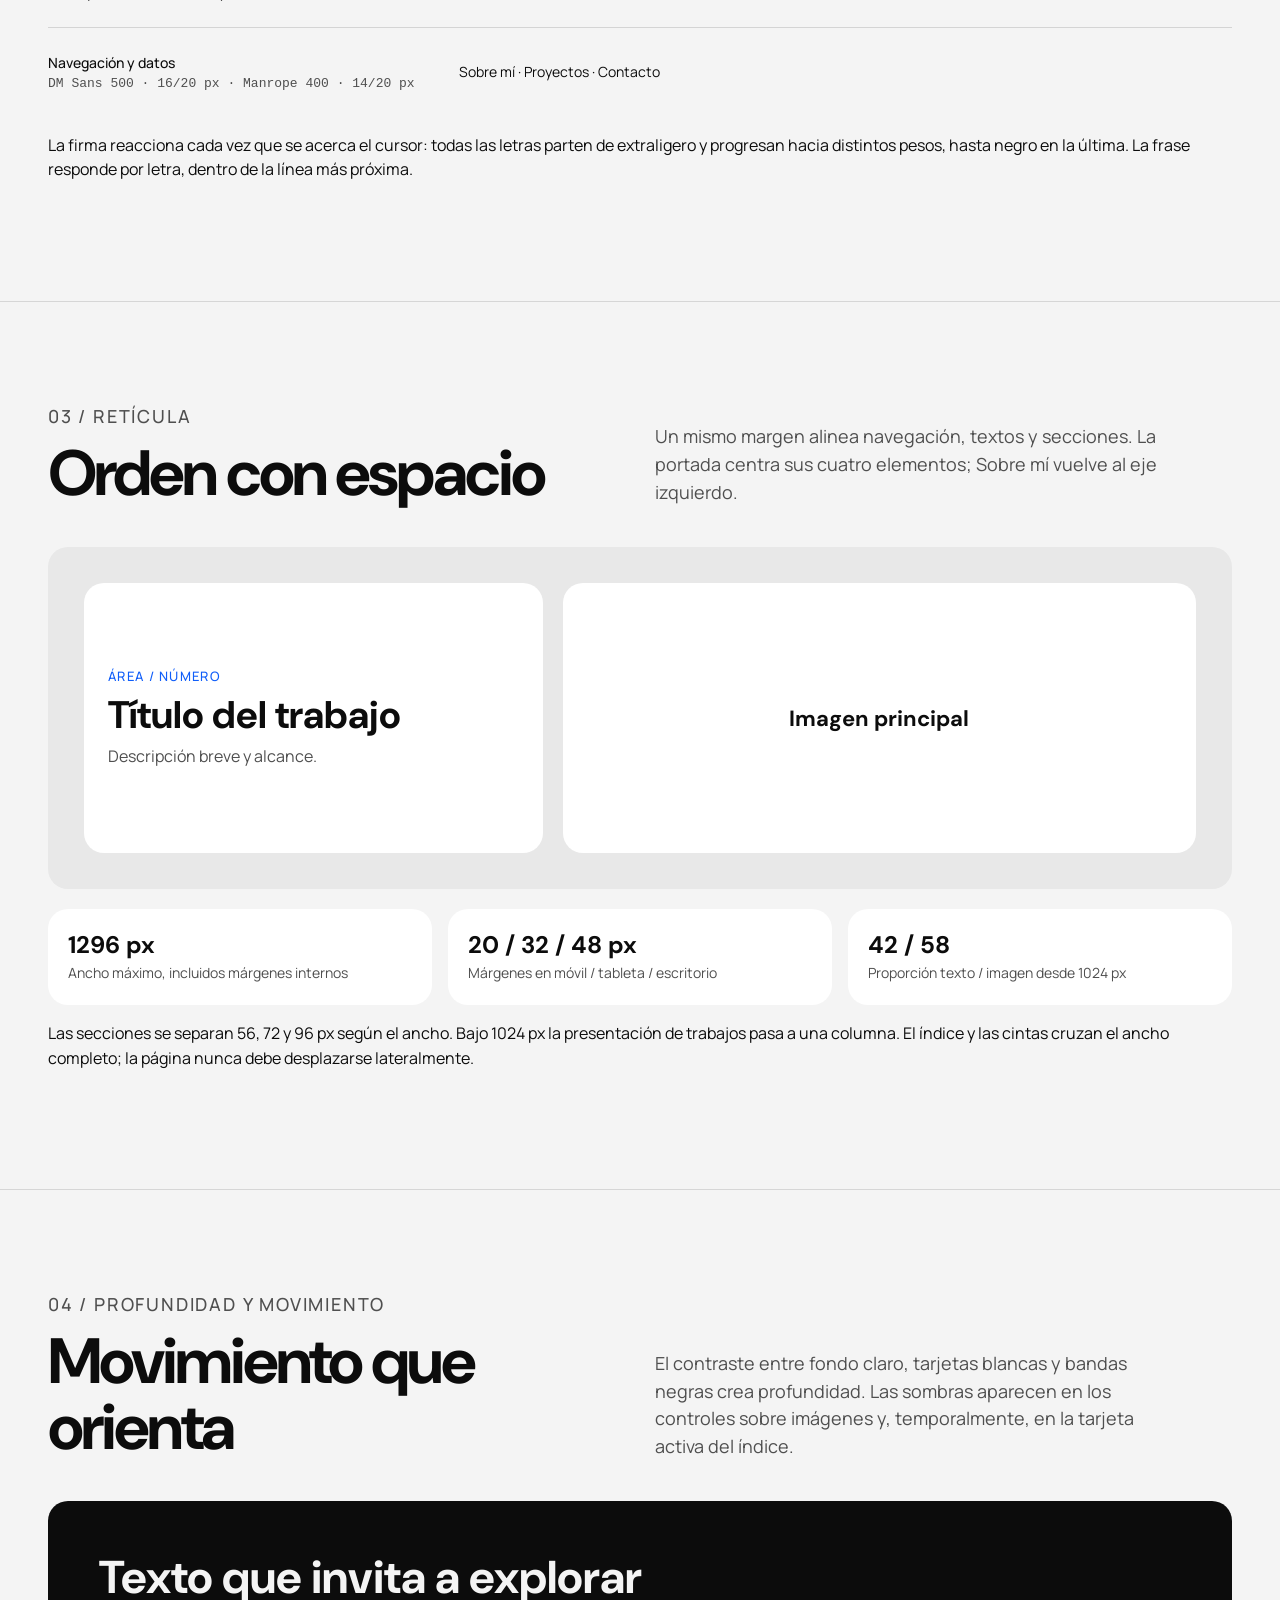
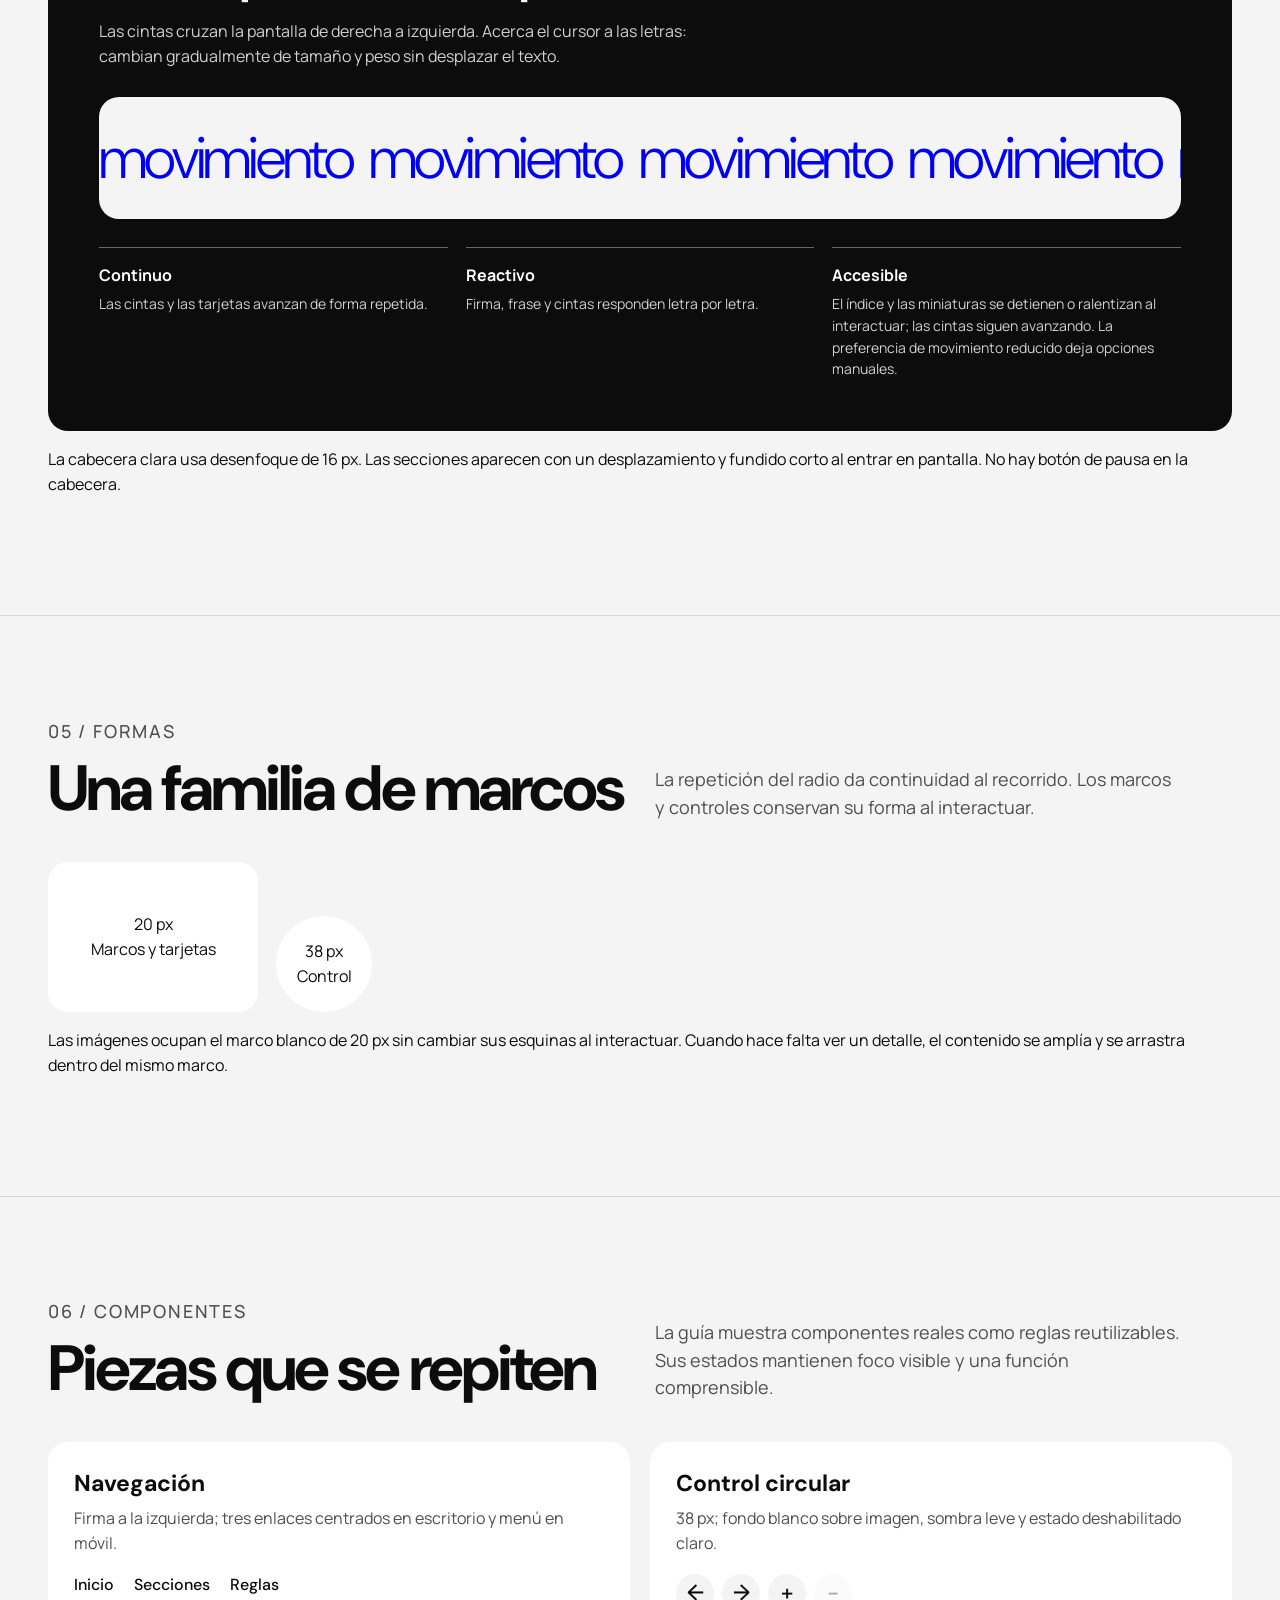
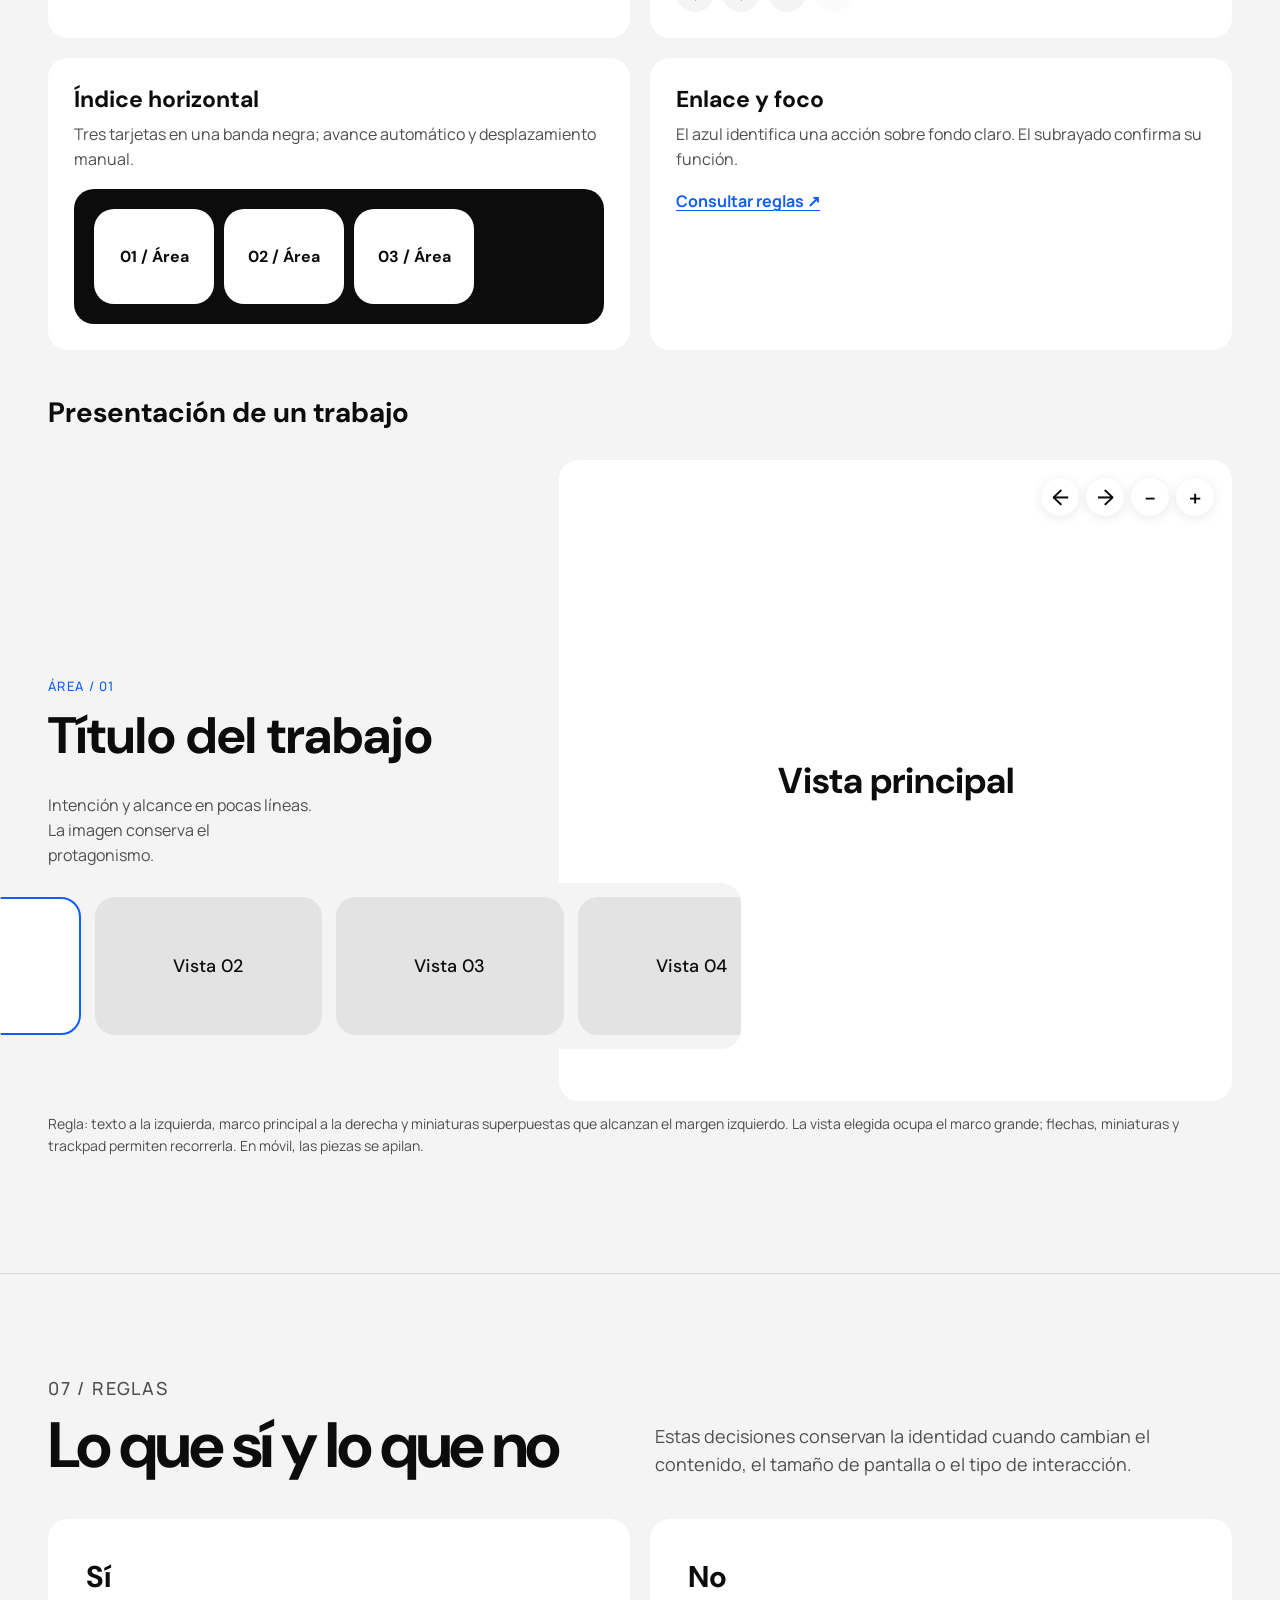
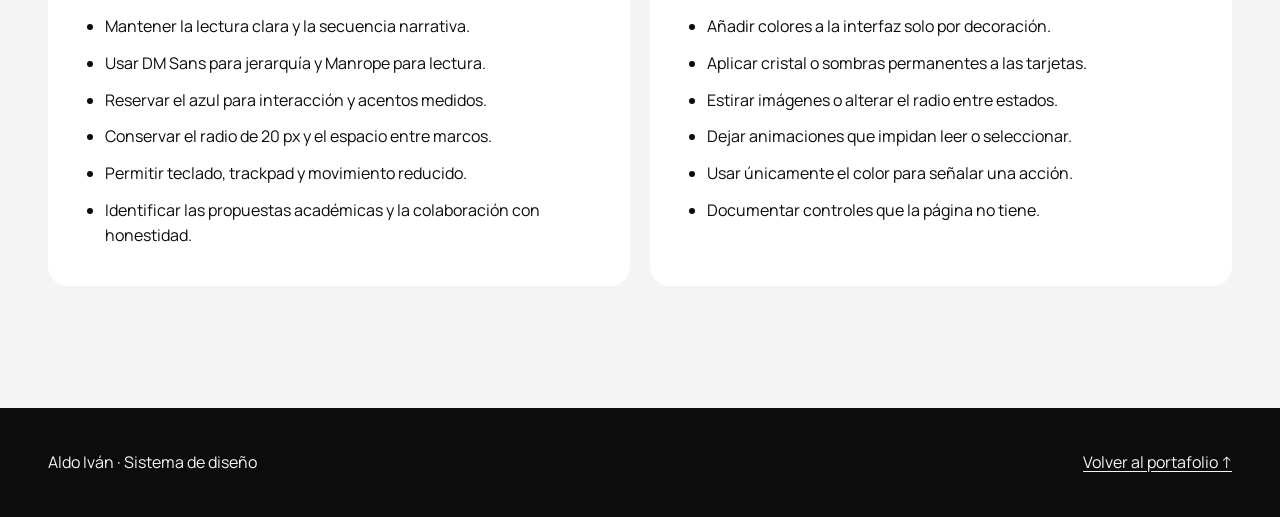
==== commit 3ee79e97: "Restaurar interacciones de la guía visual" ====
--- a/design.html
+++ b/design.html
@@ -18,3 +18,5 @@
 <section id="components"><div class="wrap"><div class="section-top"><div><p class="eyebrow">06 / Componentes</p><h2>Piezas que se repiten</h2></div><p>La guía muestra componentes reales como reglas reutilizables. Sus estados mantienen foco visible y una función comprensible.</p></div><div class="components-grid"><div class="component"><h3>Navegación</h3><p>Firma a la izquierda; tres enlaces centrados en escritorio y menú en móvil.</p><div class="mini-nav"><a href="#overview">Inicio</a><a href="#layout">Secciones</a><a href="#rules">Reglas</a></div></div><div class="component"><h3>Control circular</h3><p>38 px; fondo blanco sobre imagen, sombra leve y estado deshabilitado claro.</p><div class="controls" aria-hidden="true"><span>←</span><span>→</span><span>+</span><span class="is-disabled">−</span></div></div><div class="component"><h3>Índice horizontal</h3><p>Tres tarjetas en una banda negra; avance automático y desplazamiento manual.</p><div class="index-mini" aria-hidden="true"><span>01 / Área</span><span>02 / Área</span><span>03 / Área</span></div></div><div class="component"><h3>Enlace y foco</h3><p>El azul identifica una acción sobre fondo claro. El subrayado confirma su función.</p><a class="blue-link" href="#rules">Consultar reglas ↗</a></div></div><h3 class="subhead">Presentación de un trabajo</h3><div class="gallery-demo"><div class="gallery-text"><span class="eyebrow blue">Área / 01</span><h3>Título del trabajo</h3><p>Intención y alcance en pocas líneas. La imagen conserva el protagonismo.</p></div><div class="gallery-stage"><div class="gallery-main" id="gallery-main" aria-live="polite"><span>Vista principal</span><div class="gallery-controls" aria-label="Controles de la muestra"><button type="button" data-gallery-prev aria-label="Vista anterior">←</button><button type="button" data-gallery-next aria-label="Vista siguiente">→</button><button type="button" data-gallery-out aria-label="Reducir vista">−</button><button type="button" data-gallery-in aria-label="Ampliar vista">+</button></div></div><div class="gallery-thumbs" role="group" aria-label="Vistas de ejemplo"><button type="button" aria-pressed="true">Vista 01</button><button type="button" aria-pressed="false">Vista 02</button><button type="button" aria-pressed="false">Vista 03</button><button type="button" aria-pressed="false">Vista 04</button></div></div></div><p class="gallery-caption">Regla: texto a la izquierda, marco principal a la derecha y miniaturas superpuestas que alcanzan el margen izquierdo. La vista elegida ocupa el marco grande; flechas, miniaturas y trackpad permiten recorrerla. En móvil, las piezas se apilan.</p></div></section>
 <section id="rules"><div class="wrap"><div class="section-top"><div><p class="eyebrow">07 / Reglas</p><h2>Lo que sí y lo que no</h2></div><p>Estas decisiones conservan la identidad cuando cambian el contenido, el tamaño de pantalla o el tipo de interacción.</p></div><div class="rules"><div class="rule-card"><h3>Sí</h3><ul><li>Mantener la lectura clara y la secuencia narrativa.</li><li>Usar DM Sans para jerarquía y Manrope para lectura.</li><li>Reservar el azul para interacción y acentos medidos.</li><li>Conservar el radio de 20 px y el espacio entre marcos.</li><li>Permitir teclado, trackpad y movimiento reducido.</li><li>Identificar las propuestas académicas y la colaboración con honestidad.</li></ul></div><div class="rule-card"><h3>No</h3><ul><li>Añadir colores a la interfaz solo por decoración.</li><li>Aplicar cristal o sombras permanentes a las tarjetas.</li><li>Estirar imágenes o alterar el radio entre estados.</li><li>Dejar animaciones que impidan leer o seleccionar.</li><li>Usar únicamente el color para señalar una acción.</li><li>Documentar controles que la página no tiene.</li></ul></div></div></div></section></main><footer class="footer"><div class="wrap"><span>Aldo Iván · Sistema de diseño</span><a href="index.html">Volver al portafolio ↑</a></div></footer><script>
 (()=>{const track=document.querySelector('#motion-track');if(track){for(const copy of track.querySelectorAll('.motion-copy')){const value=copy.textContent;copy.textContent='';for(const ch of value){const el=document.createElement('span');el.textContent=ch===' '?'\u00a0':ch;copy.append(el)}}const letters=[...track.querySelectorAll('span')];let x=-9999,y=-9999,frame=0;const reduce=matchMedia('(prefers-reduced-motion: reduce)');function paint(){frame=0;for(const el of letters){const r=el.getBoundingClientRect(),d=Math.hypot(x-r.left-r.width/2,y-r.top-r.height/2),v=reduce.matches?0:Math.max(0,1-d/155);el.style.transform=`scale(${1+v*.27})`;el.style.fontWeight=String(Math.round(300+v*550));el.style.color=v>.05?'#0c0c0c':'#0000f4'}}const schedule=()=>{if(!frame)frame=requestAnimationFrame(paint)};track.parentElement.addEventListener('pointermove',e=>{x=e.clientX;y=e.clientY;schedule()});track.parentElement.addEventListener('pointerleave',()=>{x=-9999;y=-9999;schedule()})}const strip=document.querySelector('.gallery-thumbs'),main=document.querySelector('#gallery-main');if(strip&&main){const stage=main.parentElement;function align(){stage.style.setProperty('--stage-left',`${Math.max(0,stage.getBoundingClientRect().left)}px`);stage.style.setProperty('--stage-width',`${stage.clientWidth}px`)}align();addEventListener('resize',align,{passive:true});const originals=[...strip.querySelectorAll('button')],label=main.querySelector('span'),reduceMotion=matchMedia('(prefers-reduced-motion: reduce)');let current=0,zoom=1,paused=false,last=0;for(let set=0;set<2;set++)originals.forEach((button,i)=>{const copy=button.cloneNode(true);copy.dataset.view=String(i);copy.setAttribute('aria-pressed','false');strip.append(copy)});const all=[...strip.querySelectorAll('button')];originals.forEach((button,i)=>button.dataset.view=String(i));function select(i){current=(i+originals.length)%originals.length;all.forEach(button=>button.setAttribute('aria-pressed',String(Number(button.dataset.view)===current)));main.classList.add('is-changing');window.setTimeout(()=>{label.textContent=`Vista ${String(current+1).padStart(2,'0')}`;main.classList.remove('is-changing')},130)}strip.addEventListener('click',event=>{const button=event.target.closest('button[data-view]');if(button)select(Number(button.dataset.view))});main.querySelector('[data-gallery-prev]').addEventListener('click',()=>select(current-1));main.querySelector('[data-gallery-next]').addEventListener('click',()=>select(current+1));main.querySelector('[data-gallery-out]').addEventListener('click',()=>{zoom=Math.max(1,zoom-.15);main.style.setProperty('--demo-zoom',zoom)});main.querySelector('[data-gallery-in]').addEventListener('click',()=>{zoom=Math.min(1.6,zoom+.15);main.style.setProperty('--demo-zoom',zoom)});strip.addEventListener('wheel',event=>{if(Math.abs(event.deltaY)>Math.abs(event.deltaX)){event.preventDefault();strip.scrollLeft+=event.deltaY}},{passive:false});strip.addEventListener('pointerenter',()=>paused=true);strip.addEventListener('pointerleave',()=>paused=false);strip.addEventListener('focusin',()=>paused=true);strip.addEventListener('focusout',()=>paused=false);function move(now){if(last&&!paused&&!reduceMotion.matches){const cycle=strip.children[originals.length].offsetLeft-strip.children[0].offsetLeft;strip.scrollLeft=(strip.scrollLeft+Math.min(now-last,50)*.085)%cycle}last=now;requestAnimationFrame(move)}requestAnimationFrame(move)}})();
+
+</script></body></html>
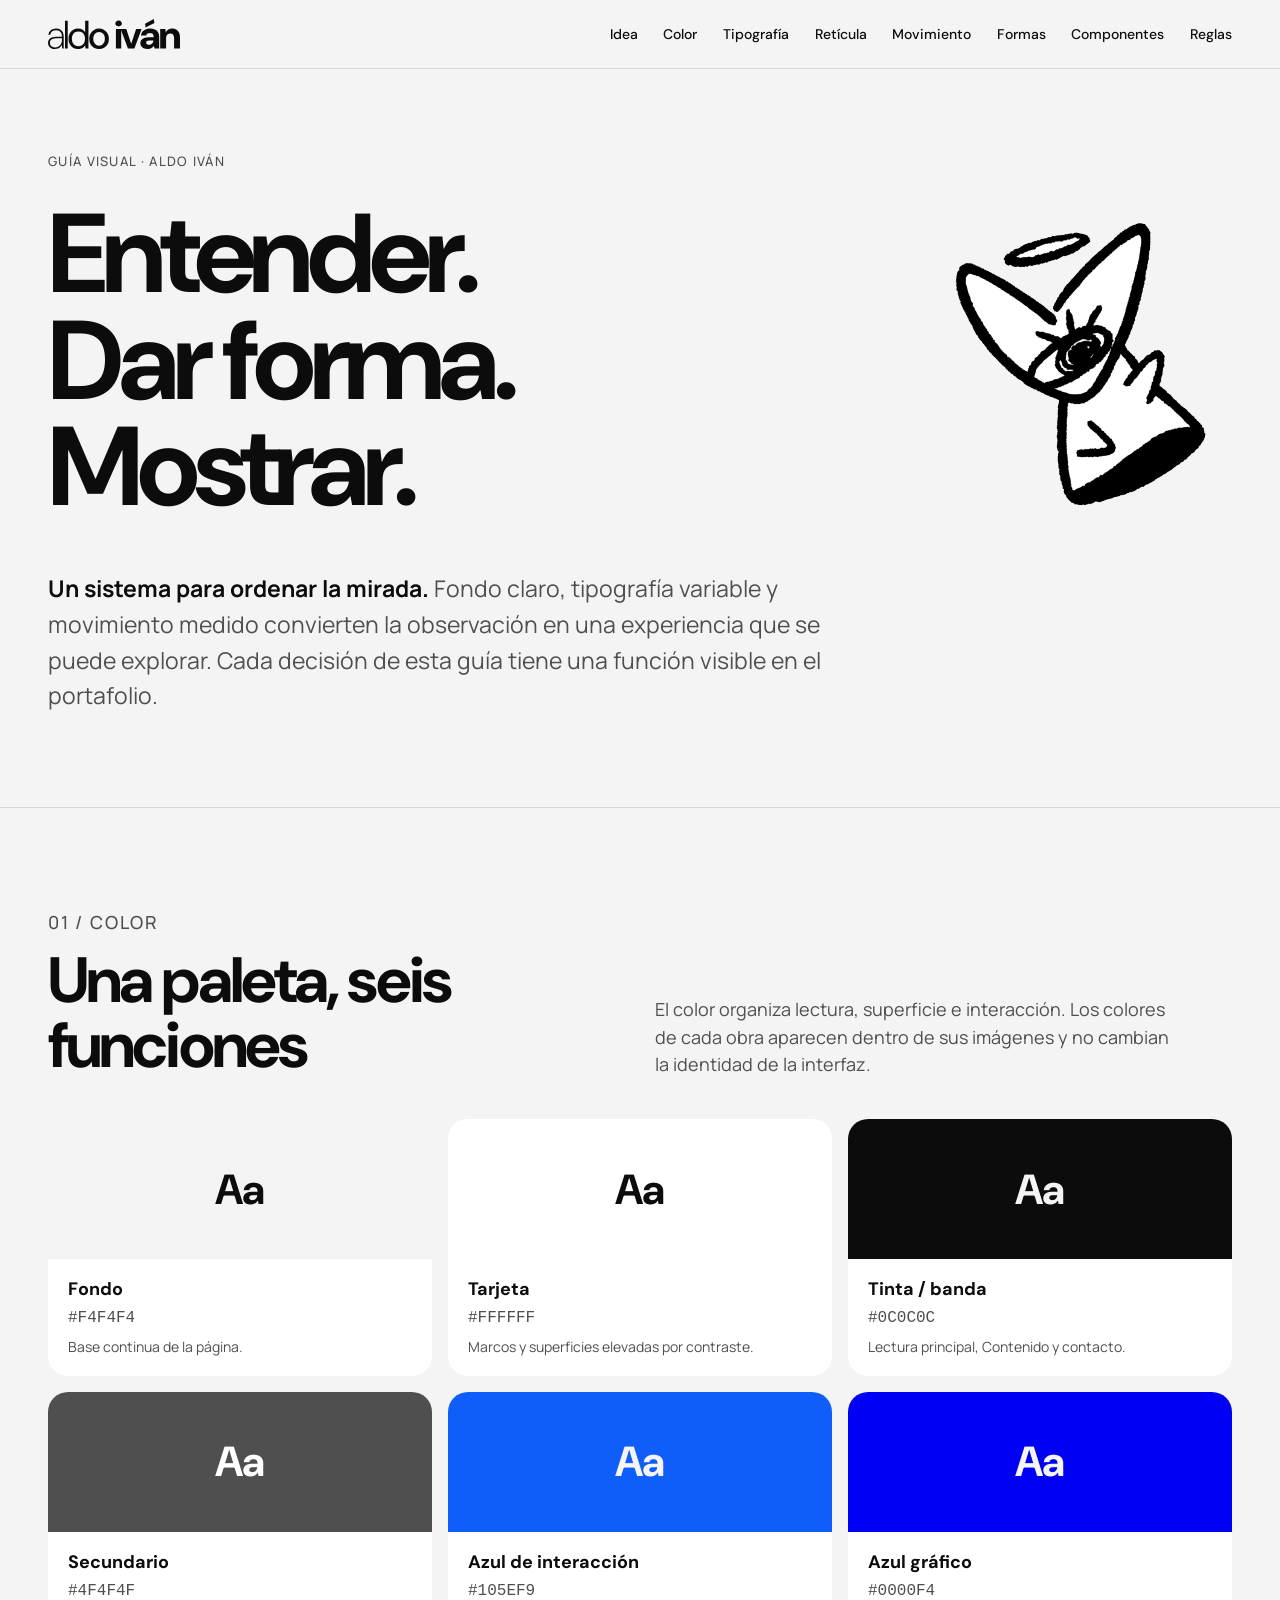
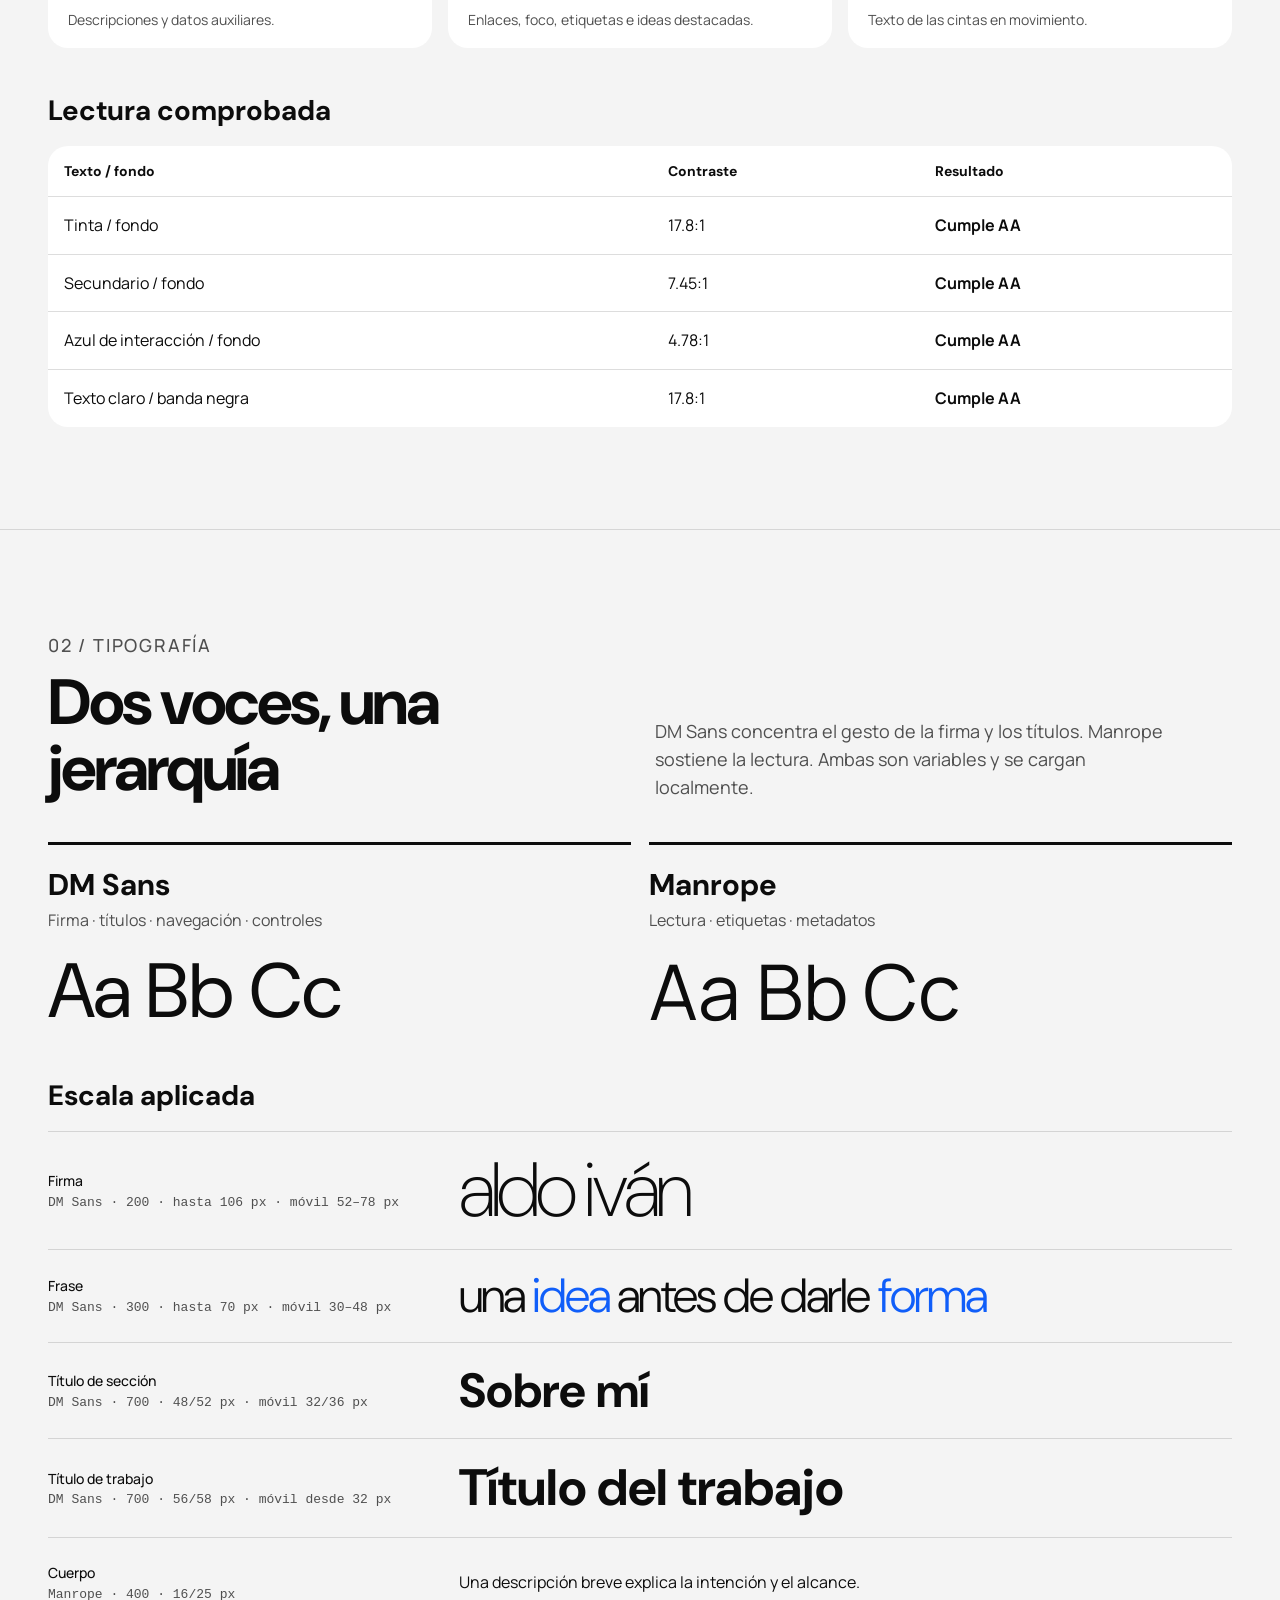
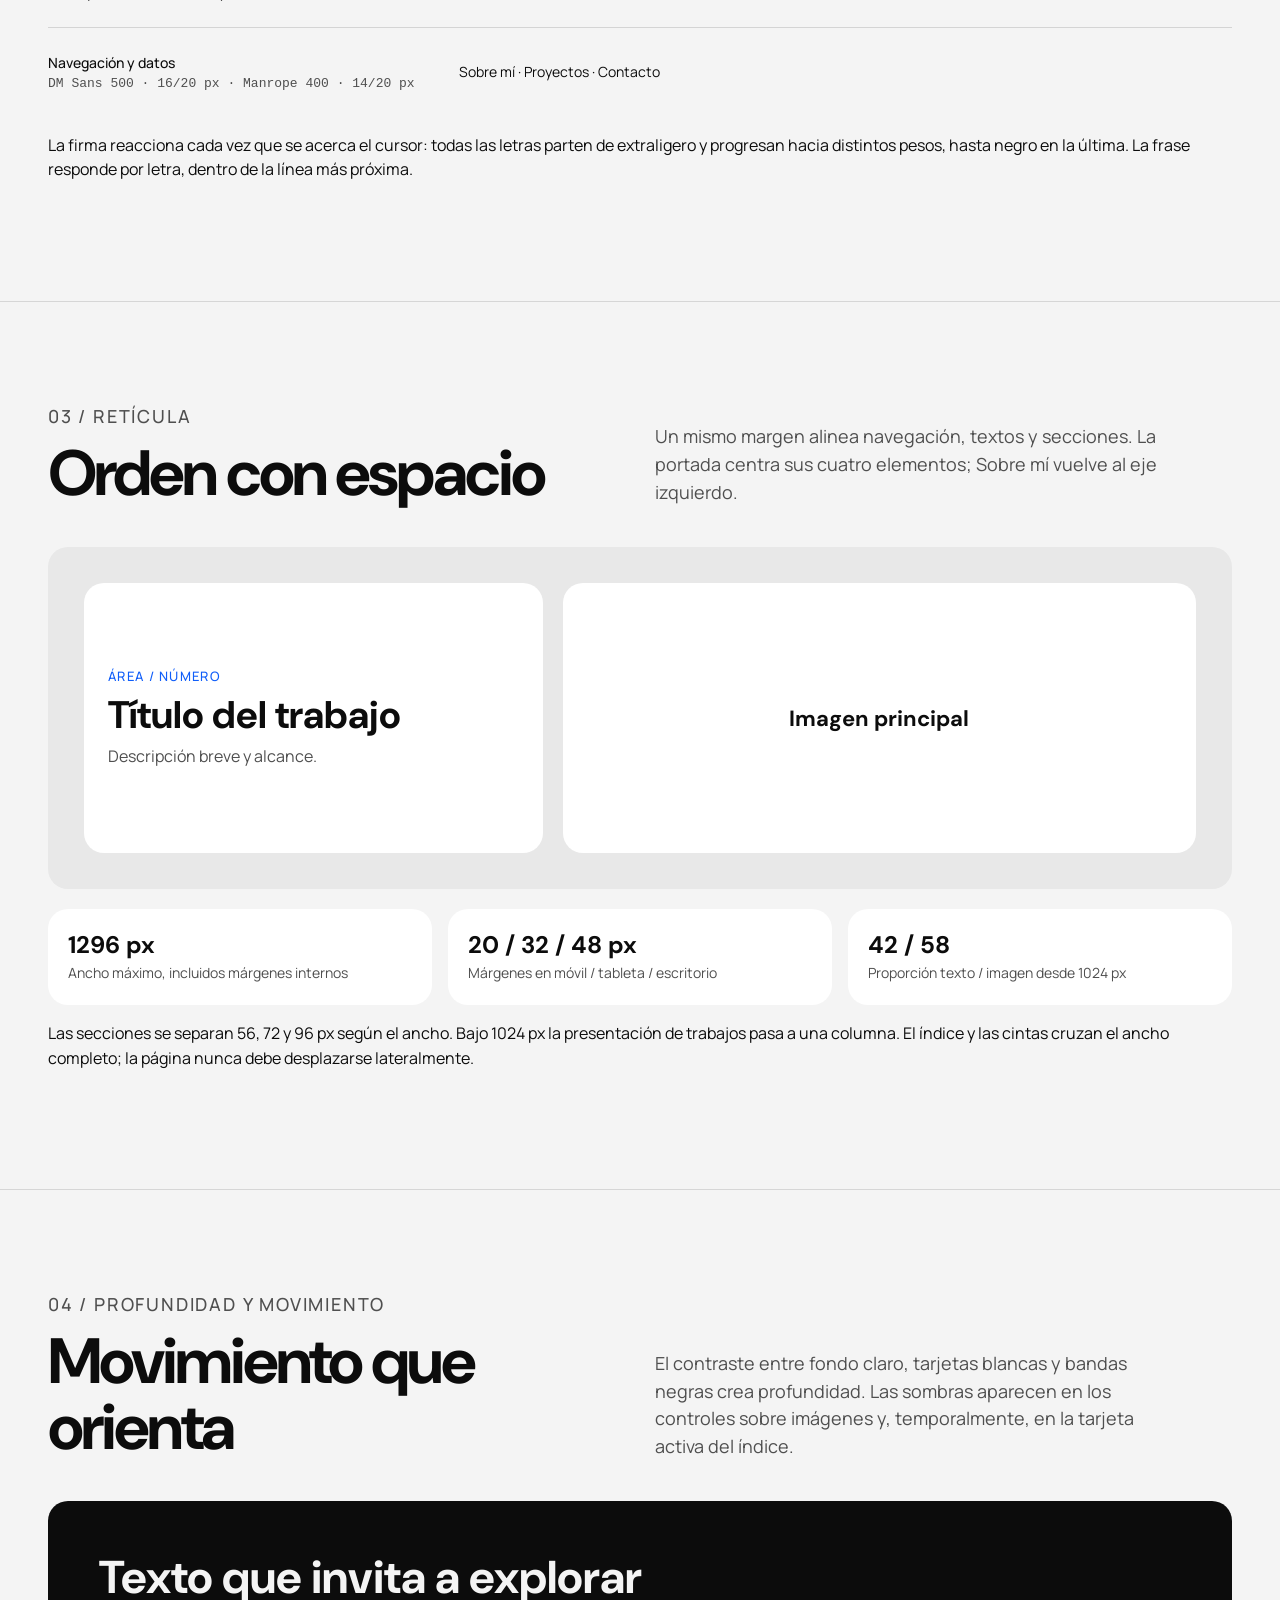
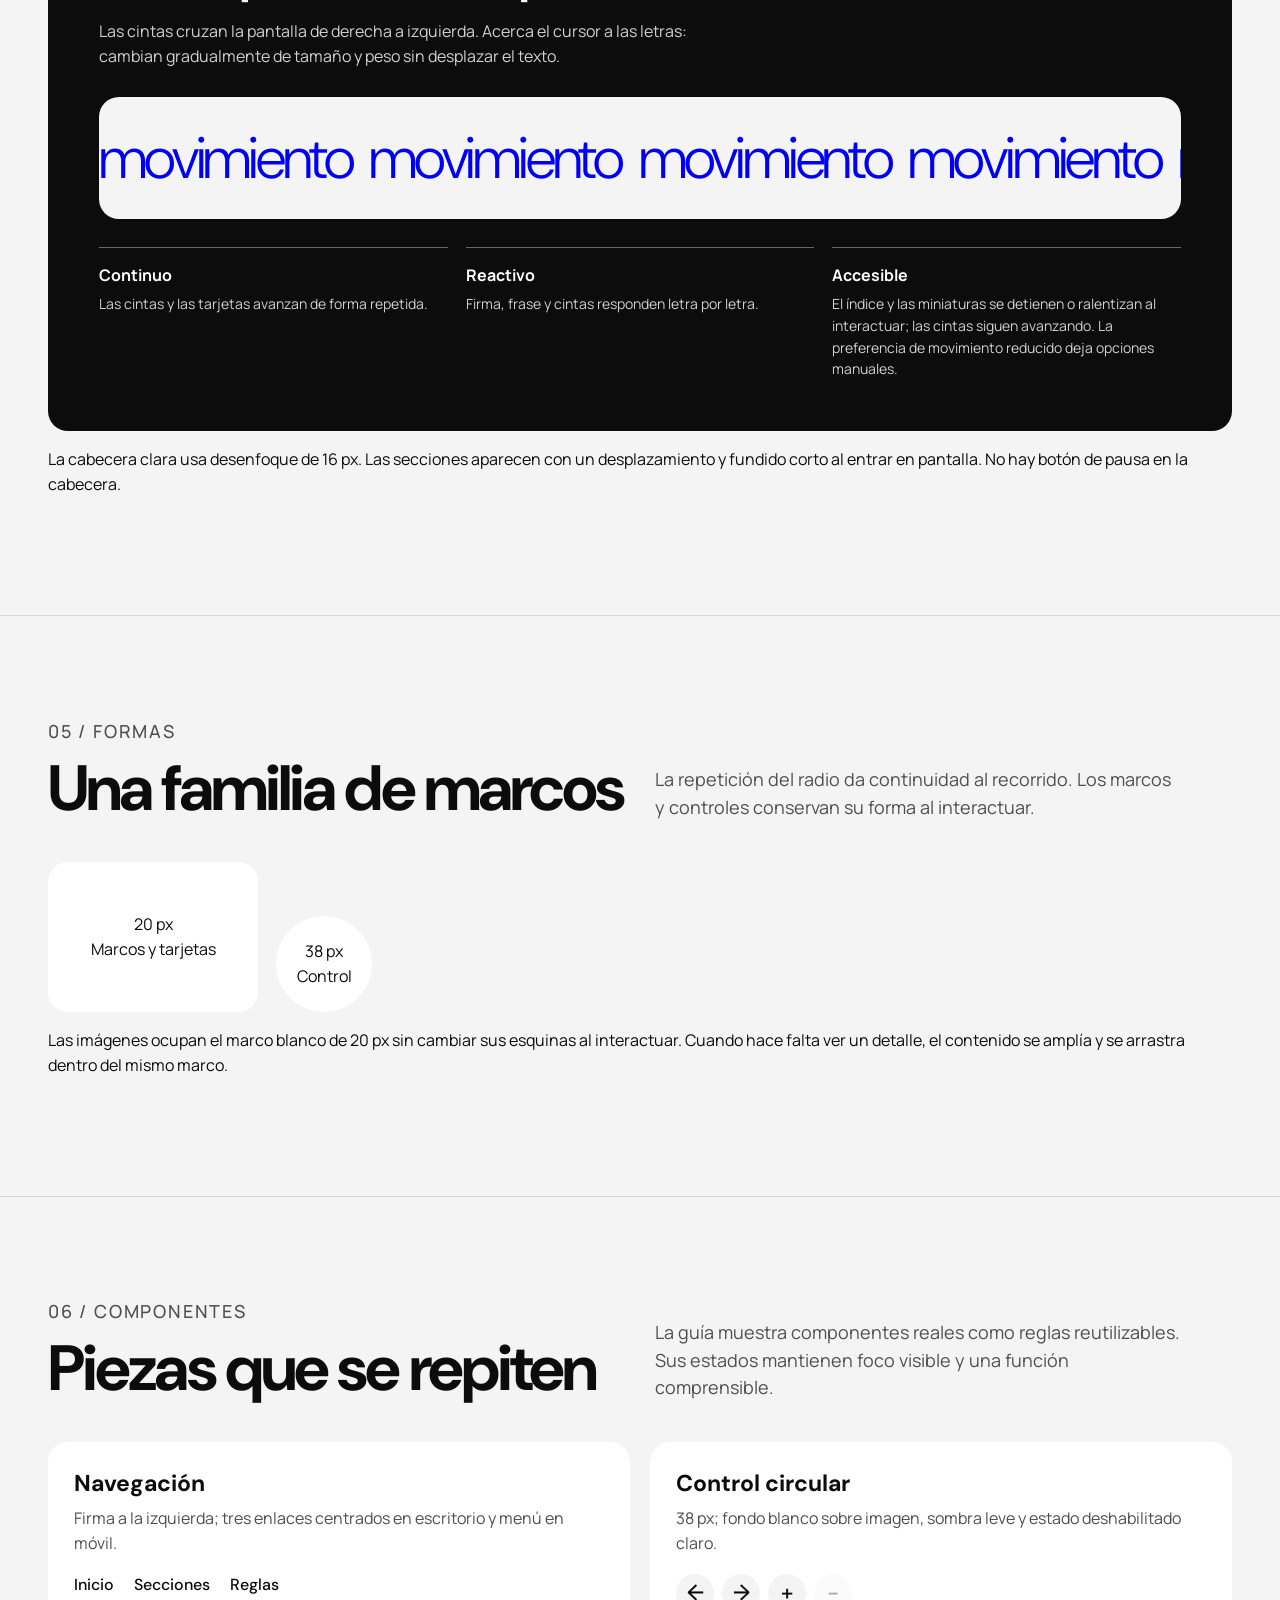
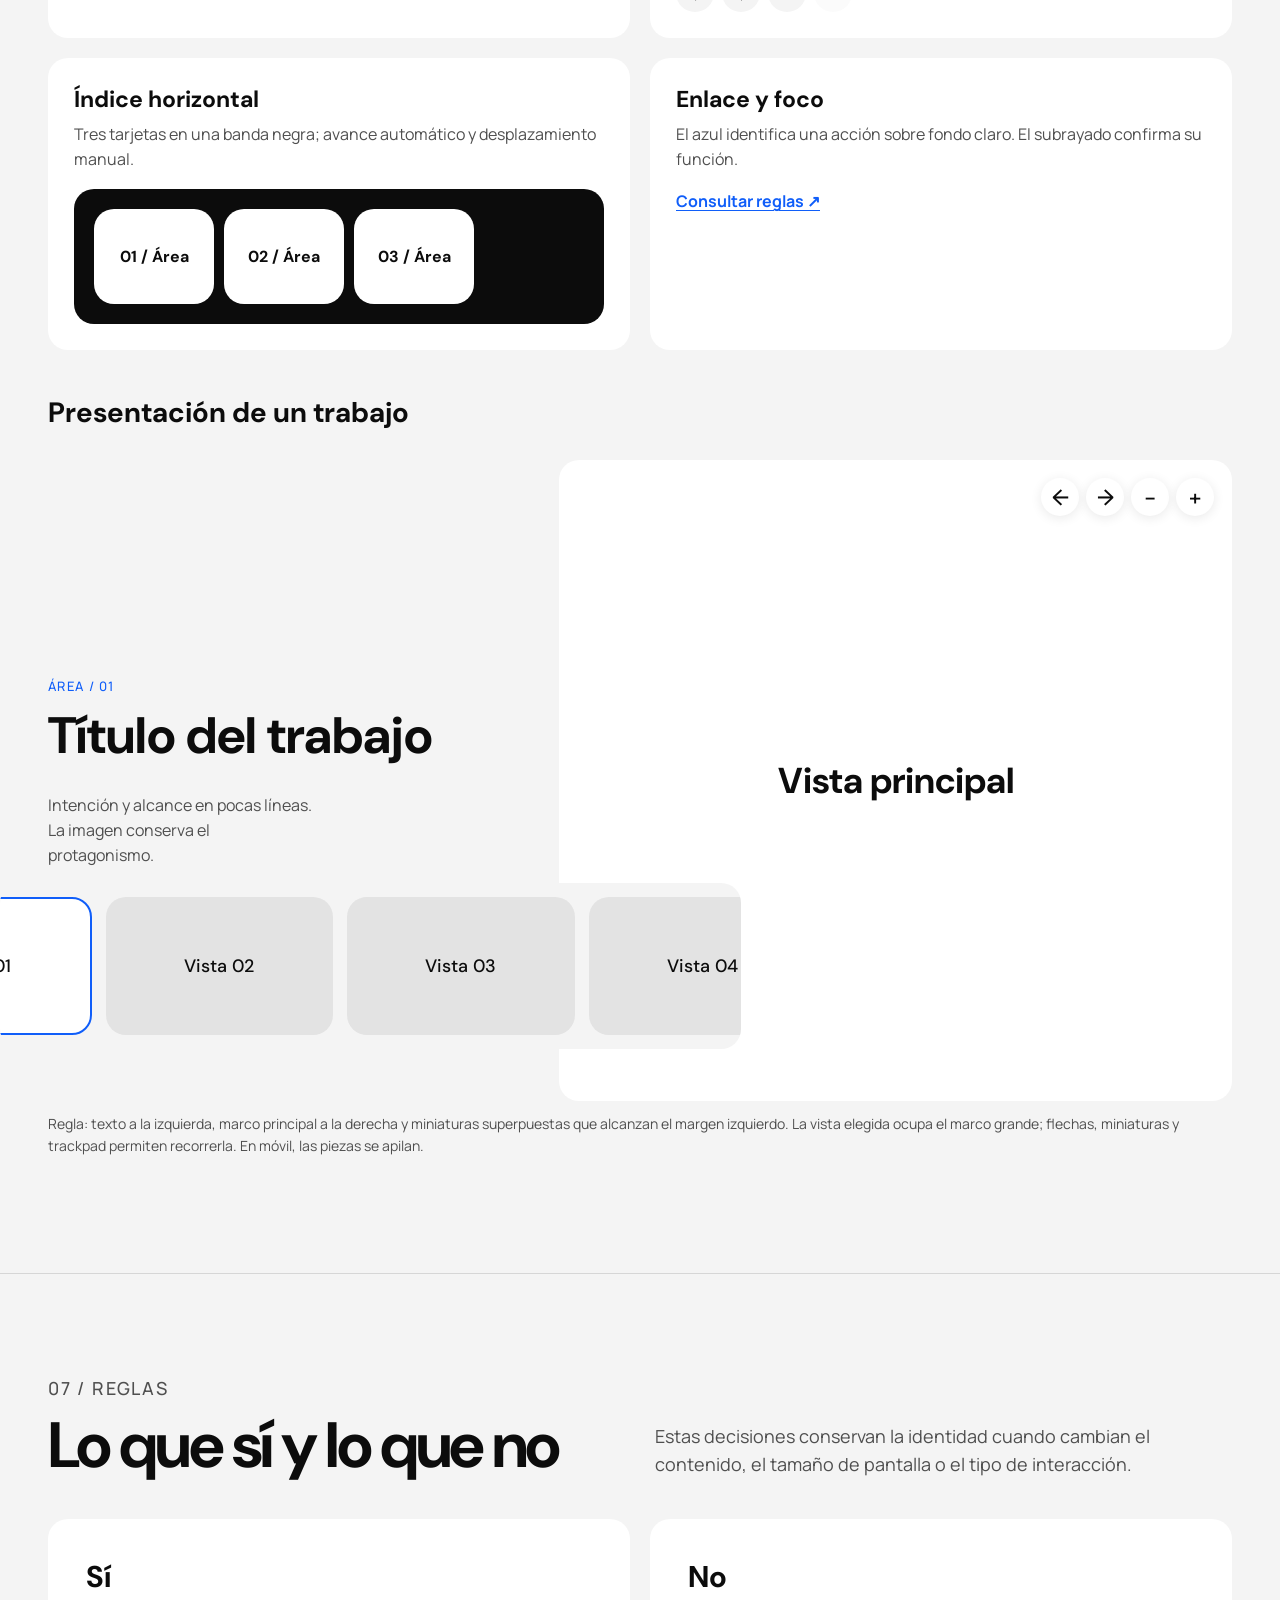
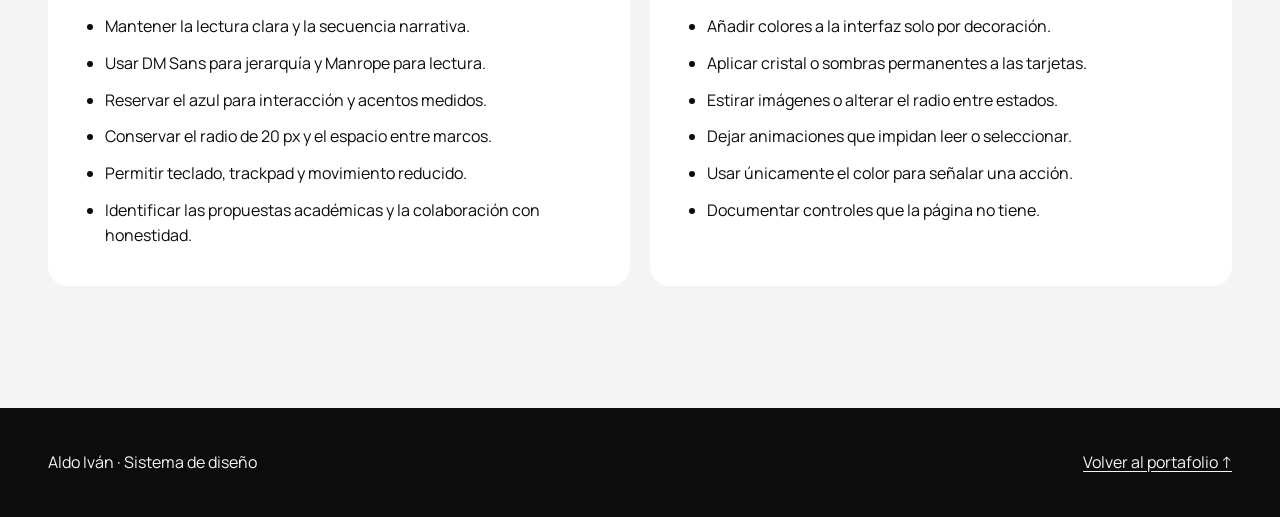
==== commit 0e4424f0: "Cargar interacciones de la guía en archivo separado" ====
--- a/design.html
+++ b/design.html
@@ -16,7 +16,4 @@
 <section id="motion"><div class="wrap"><div class="section-top"><div><p class="eyebrow">04 / Profundidad y movimiento</p><h2>Movimiento que orienta</h2></div><p>El contraste entre fondo claro, tarjetas blancas y bandas negras crea profundidad. Las sombras aparecen en los controles sobre imágenes y, temporalmente, en la tarjeta activa del índice.</p></div><div class="dark-panel"><h3>Texto que invita a explorar</h3><p>Las cintas cruzan la pantalla de derecha a izquierda. Acerca el cursor a las letras: cambian gradualmente de tamaño y peso sin desplazar el texto.</p><div class="motion-demo" aria-label="Muestra de una cinta de texto animada"><div class="motion-track" id="motion-track"><div class="motion-copy" aria-hidden="true">movimiento&nbsp; movimiento&nbsp; movimiento&nbsp; movimiento&nbsp; movimiento&nbsp; movimiento&nbsp; movimiento&nbsp;</div><div class="motion-copy" aria-hidden="true">movimiento&nbsp; movimiento&nbsp; movimiento&nbsp; movimiento&nbsp; movimiento&nbsp; movimiento&nbsp; movimiento&nbsp;</div></div></div><div class="motion-notes"><div><strong>Continuo</strong><p>Las cintas y las tarjetas avanzan de forma repetida.</p></div><div><strong>Reactivo</strong><p>Firma, frase y cintas responden letra por letra.</p></div><div><strong>Accesible</strong><p>El índice y las miniaturas se detienen o ralentizan al interactuar; las cintas siguen avanzando. La preferencia de movimiento reducido deja opciones manuales.</p></div></div></div><p>La cabecera clara usa desenfoque de 16 px. Las secciones aparecen con un desplazamiento y fundido corto al entrar en pantalla. No hay botón de pausa en la cabecera.</p></div></section>
 <section id="shapes"><div class="wrap"><div class="section-top"><div><p class="eyebrow">05 / Formas</p><h2>Una familia de marcos</h2></div><p>La repetición del radio da continuidad al recorrido. Los marcos y controles conservan su forma al interactuar.</p></div><div class="shapes"><div class="shape round">20 px<br>Marcos y tarjetas</div><div class="shape circle">38 px<br>Control</div></div><p>Las imágenes ocupan el marco blanco de 20 px sin cambiar sus esquinas al interactuar. Cuando hace falta ver un detalle, el contenido se amplía y se arrastra dentro del mismo marco.</p></div></section>
 <section id="components"><div class="wrap"><div class="section-top"><div><p class="eyebrow">06 / Componentes</p><h2>Piezas que se repiten</h2></div><p>La guía muestra componentes reales como reglas reutilizables. Sus estados mantienen foco visible y una función comprensible.</p></div><div class="components-grid"><div class="component"><h3>Navegación</h3><p>Firma a la izquierda; tres enlaces centrados en escritorio y menú en móvil.</p><div class="mini-nav"><a href="#overview">Inicio</a><a href="#layout">Secciones</a><a href="#rules">Reglas</a></div></div><div class="component"><h3>Control circular</h3><p>38 px; fondo blanco sobre imagen, sombra leve y estado deshabilitado claro.</p><div class="controls" aria-hidden="true"><span>←</span><span>→</span><span>+</span><span class="is-disabled">−</span></div></div><div class="component"><h3>Índice horizontal</h3><p>Tres tarjetas en una banda negra; avance automático y desplazamiento manual.</p><div class="index-mini" aria-hidden="true"><span>01 / Área</span><span>02 / Área</span><span>03 / Área</span></div></div><div class="component"><h3>Enlace y foco</h3><p>El azul identifica una acción sobre fondo claro. El subrayado confirma su función.</p><a class="blue-link" href="#rules">Consultar reglas ↗</a></div></div><h3 class="subhead">Presentación de un trabajo</h3><div class="gallery-demo"><div class="gallery-text"><span class="eyebrow blue">Área / 01</span><h3>Título del trabajo</h3><p>Intención y alcance en pocas líneas. La imagen conserva el protagonismo.</p></div><div class="gallery-stage"><div class="gallery-main" id="gallery-main" aria-live="polite"><span>Vista principal</span><div class="gallery-controls" aria-label="Controles de la muestra"><button type="button" data-gallery-prev aria-label="Vista anterior">←</button><button type="button" data-gallery-next aria-label="Vista siguiente">→</button><button type="button" data-gallery-out aria-label="Reducir vista">−</button><button type="button" data-gallery-in aria-label="Ampliar vista">+</button></div></div><div class="gallery-thumbs" role="group" aria-label="Vistas de ejemplo"><button type="button" aria-pressed="true">Vista 01</button><button type="button" aria-pressed="false">Vista 02</button><button type="button" aria-pressed="false">Vista 03</button><button type="button" aria-pressed="false">Vista 04</button></div></div></div><p class="gallery-caption">Regla: texto a la izquierda, marco principal a la derecha y miniaturas superpuestas que alcanzan el margen izquierdo. La vista elegida ocupa el marco grande; flechas, miniaturas y trackpad permiten recorrerla. En móvil, las piezas se apilan.</p></div></section>
-<section id="rules"><div class="wrap"><div class="section-top"><div><p class="eyebrow">07 / Reglas</p><h2>Lo que sí y lo que no</h2></div><p>Estas decisiones conservan la identidad cuando cambian el contenido, el tamaño de pantalla o el tipo de interacción.</p></div><div class="rules"><div class="rule-card"><h3>Sí</h3><ul><li>Mantener la lectura clara y la secuencia narrativa.</li><li>Usar DM Sans para jerarquía y Manrope para lectura.</li><li>Reservar el azul para interacción y acentos medidos.</li><li>Conservar el radio de 20 px y el espacio entre marcos.</li><li>Permitir teclado, trackpad y movimiento reducido.</li><li>Identificar las propuestas académicas y la colaboración con honestidad.</li></ul></div><div class="rule-card"><h3>No</h3><ul><li>Añadir colores a la interfaz solo por decoración.</li><li>Aplicar cristal o sombras permanentes a las tarjetas.</li><li>Estirar imágenes o alterar el radio entre estados.</li><li>Dejar animaciones que impidan leer o seleccionar.</li><li>Usar únicamente el color para señalar una acción.</li><li>Documentar controles que la página no tiene.</li></ul></div></div></div></section></main><footer class="footer"><div class="wrap"><span>Aldo Iván · Sistema de diseño</span><a href="index.html">Volver al portafolio ↑</a></div></footer><script>
-(()=>{const track=document.querySelector('#motion-track');if(track){for(const copy of track.querySelectorAll('.motion-copy')){const value=copy.textContent;copy.textContent='';for(const ch of value){const el=document.createElement('span');el.textContent=ch===' '?'\u00a0':ch;copy.append(el)}}const letters=[...track.querySelectorAll('span')];let x=-9999,y=-9999,frame=0;const reduce=matchMedia('(prefers-reduced-motion: reduce)');function paint(){frame=0;for(const el of letters){const r=el.getBoundingClientRect(),d=Math.hypot(x-r.left-r.width/2,y-r.top-r.height/2),v=reduce.matches?0:Math.max(0,1-d/155);el.style.transform=`scale(${1+v*.27})`;el.style.fontWeight=String(Math.round(300+v*550));el.style.color=v>.05?'#0c0c0c':'#0000f4'}}const schedule=()=>{if(!frame)frame=requestAnimationFrame(paint)};track.parentElement.addEventListener('pointermove',e=>{x=e.clientX;y=e.clientY;schedule()});track.parentElement.addEventListener('pointerleave',()=>{x=-9999;y=-9999;schedule()})}const strip=document.querySelector('.gallery-thumbs'),main=document.querySelector('#gallery-main');if(strip&&main){const stage=main.parentElement;function align(){stage.style.setProperty('--stage-left',`${Math.max(0,stage.getBoundingClientRect().left)}px`);stage.style.setProperty('--stage-width',`${stage.clientWidth}px`)}align();addEventListener('resize',align,{passive:true});const originals=[...strip.querySelectorAll('button')],label=main.querySelector('span'),reduceMotion=matchMedia('(prefers-reduced-motion: reduce)');let current=0,zoom=1,paused=false,last=0;for(let set=0;set<2;set++)originals.forEach((button,i)=>{const copy=button.cloneNode(true);copy.dataset.view=String(i);copy.setAttribute('aria-pressed','false');strip.append(copy)});const all=[...strip.querySelectorAll('button')];originals.forEach((button,i)=>button.dataset.view=String(i));function select(i){current=(i+originals.length)%originals.length;all.forEach(button=>button.setAttribute('aria-pressed',String(Number(button.dataset.view)===current)));main.classList.add('is-changing');window.setTimeout(()=>{label.textContent=`Vista ${String(current+1).padStart(2,'0')}`;main.classList.remove('is-changing')},130)}strip.addEventListener('click',event=>{const button=event.target.closest('button[data-view]');if(button)select(Number(button.dataset.view))});main.querySelector('[data-gallery-prev]').addEventListener('click',()=>select(current-1));main.querySelector('[data-gallery-next]').addEventListener('click',()=>select(current+1));main.querySelector('[data-gallery-out]').addEventListener('click',()=>{zoom=Math.max(1,zoom-.15);main.style.setProperty('--demo-zoom',zoom)});main.querySelector('[data-gallery-in]').addEventListener('click',()=>{zoom=Math.min(1.6,zoom+.15);main.style.setProperty('--demo-zoom',zoom)});strip.addEventListener('wheel',event=>{if(Math.abs(event.deltaY)>Math.abs(event.deltaX)){event.preventDefault();strip.scrollLeft+=event.deltaY}},{passive:false});strip.addEventListener('pointerenter',()=>paused=true);strip.addEventListener('pointerleave',()=>paused=false);strip.addEventListener('focusin',()=>paused=true);strip.addEventListener('focusout',()=>paused=false);function move(now){if(last&&!paused&&!reduceMotion.matches){const cycle=strip.children[originals.length].offsetLeft-strip.children[0].offsetLeft;strip.scrollLeft=(strip.scrollLeft+Math.min(now-last,50)*.085)%cycle}last=now;requestAnimationFrame(move)}requestAnimationFrame(move)}})();
-
-</script></body></html>
+<section id="rules"><div class="wrap"><div class="section-top"><div><p class="eyebrow">07 / Reglas</p><h2>Lo que sí y lo que no</h2></div><p>Estas decisiones conservan la identidad cuando cambian el contenido, el tamaño de pantalla o el tipo de interacción.</p></div><div class="rules"><div class="rule-card"><h3>Sí</h3><ul><li>Mantener la lectura clara y la secuencia narrativa.</li><li>Usar DM Sans para jerarquía y Manrope para lectura.</li><li>Reservar el azul para interacción y acentos medidos.</li><li>Conservar el radio de 20 px y el espacio entre marcos.</li><li>Permitir teclado, trackpad y movimiento reducido.</li><li>Identificar las propuestas académicas y la colaboración con honestidad.</li></ul></div><div class="rule-card"><h3>No</h3><ul><li>Añadir colores a la interfaz solo por decoración.</li><li>Aplicar cristal o sombras permanentes a las tarjetas.</li><li>Estirar imágenes o alterar el radio entre estados.</li><li>Dejar animaciones que impidan leer o seleccionar.</li><li>Usar únicamente el color para señalar una acción.</li><li>Documentar controles que la página no tiene.</li></ul></div></div></div></section></main><footer class="footer"><div class="wrap"><span>Aldo Iván · Sistema de diseño</span><a href="index.html">Volver al portafolio ↑</a></div></footer><script src="design.js" defer></script></body></html>
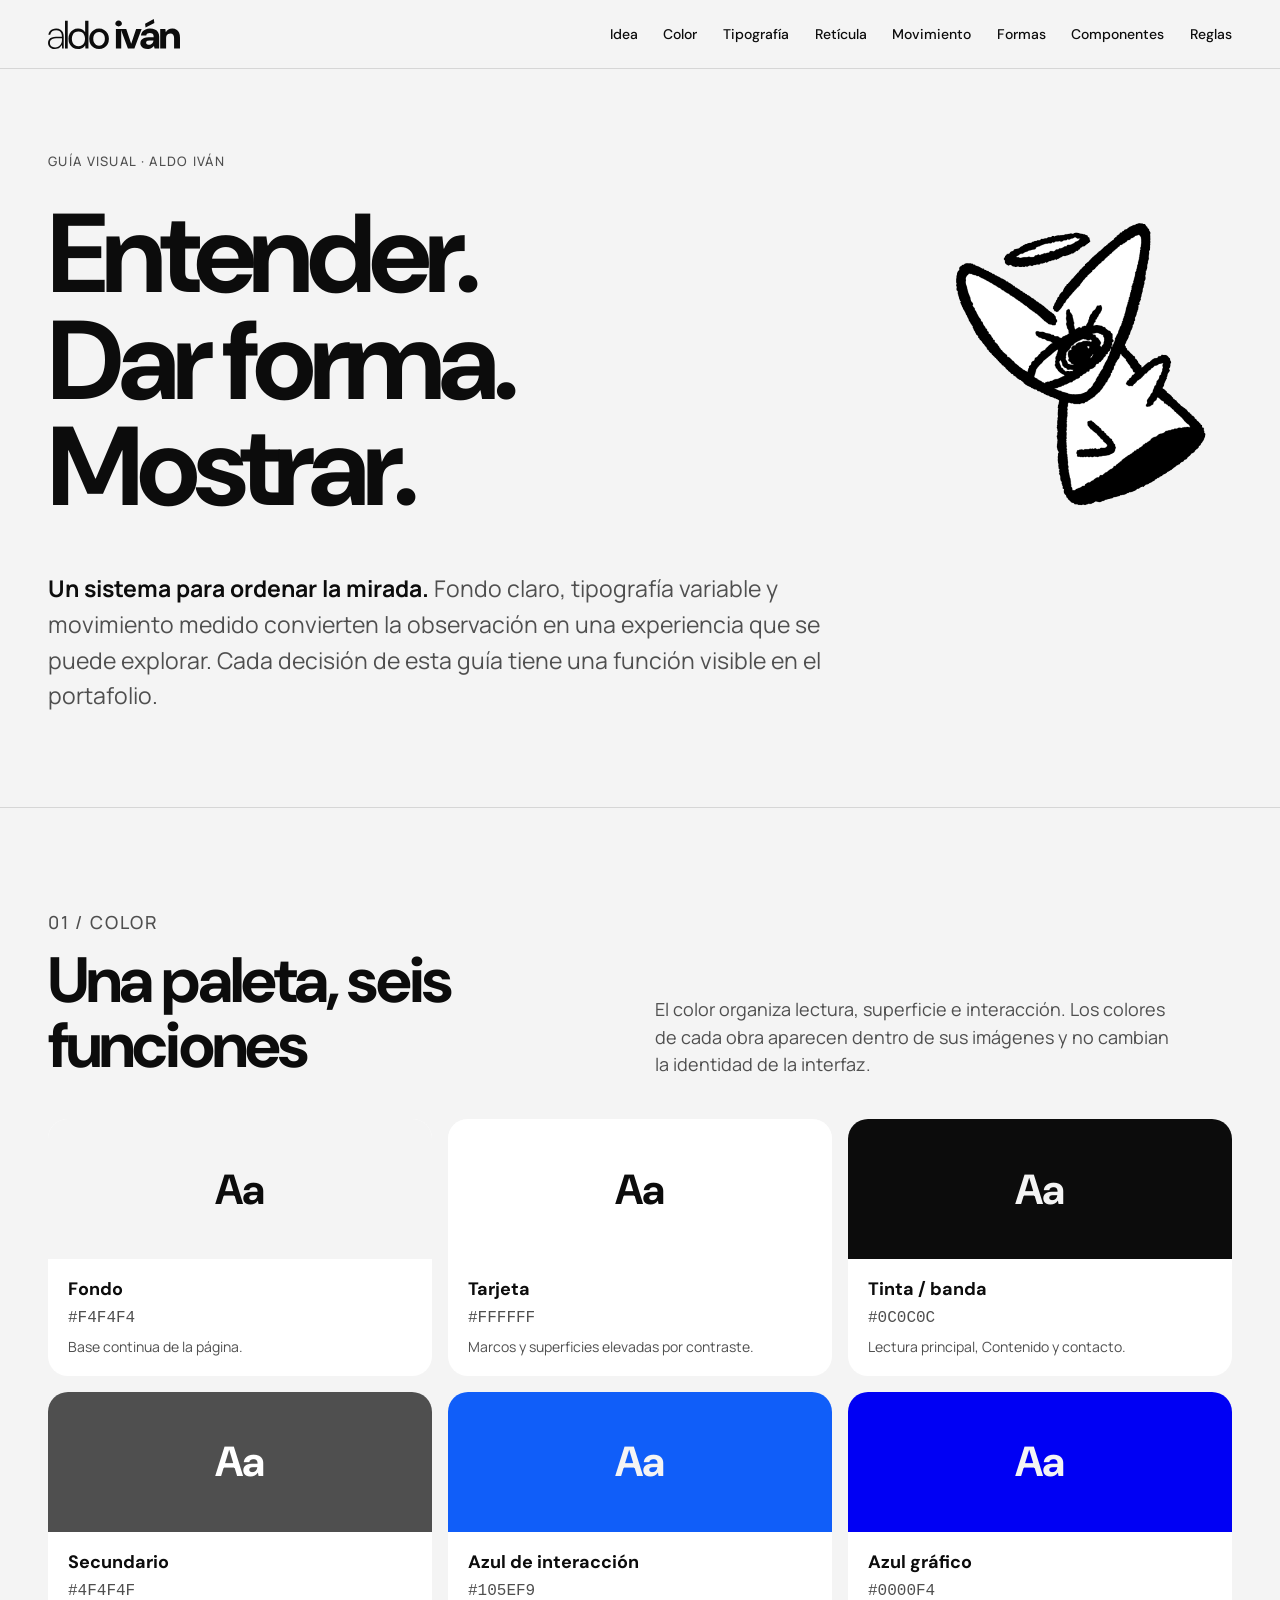
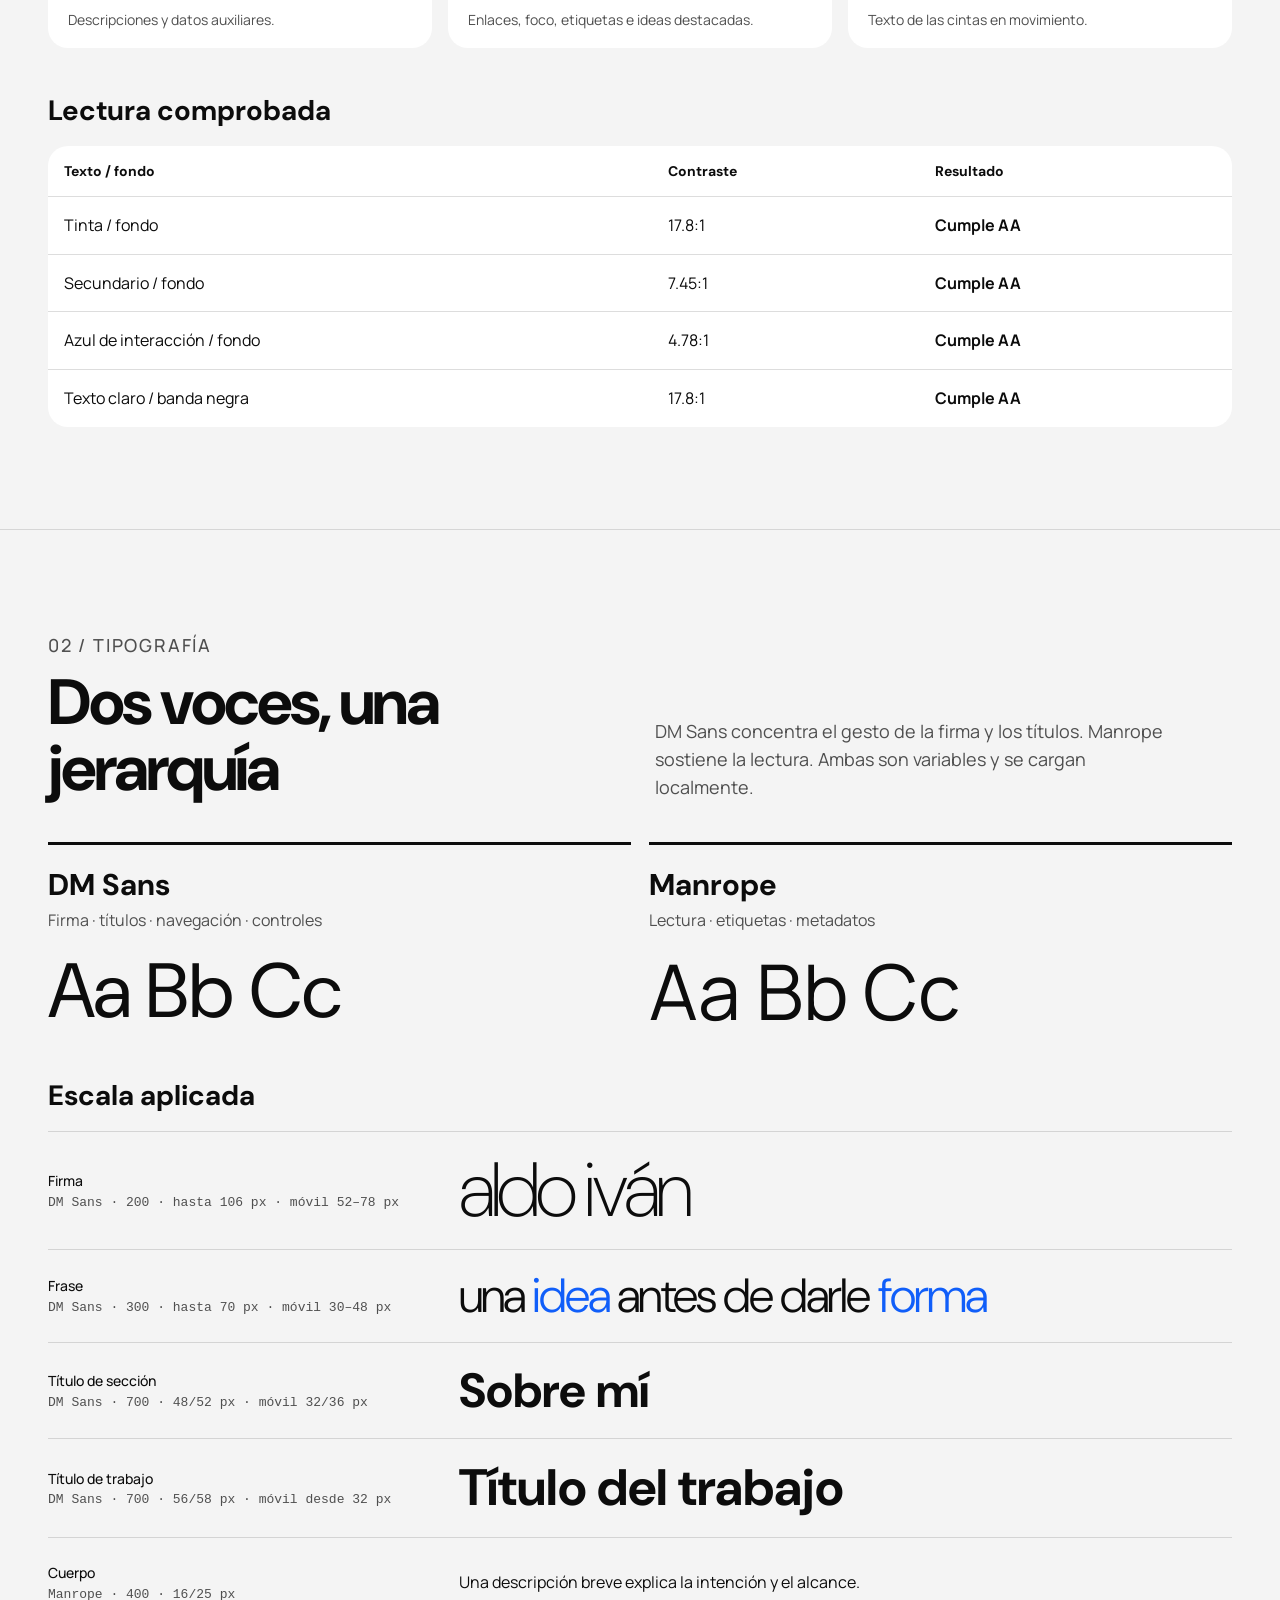
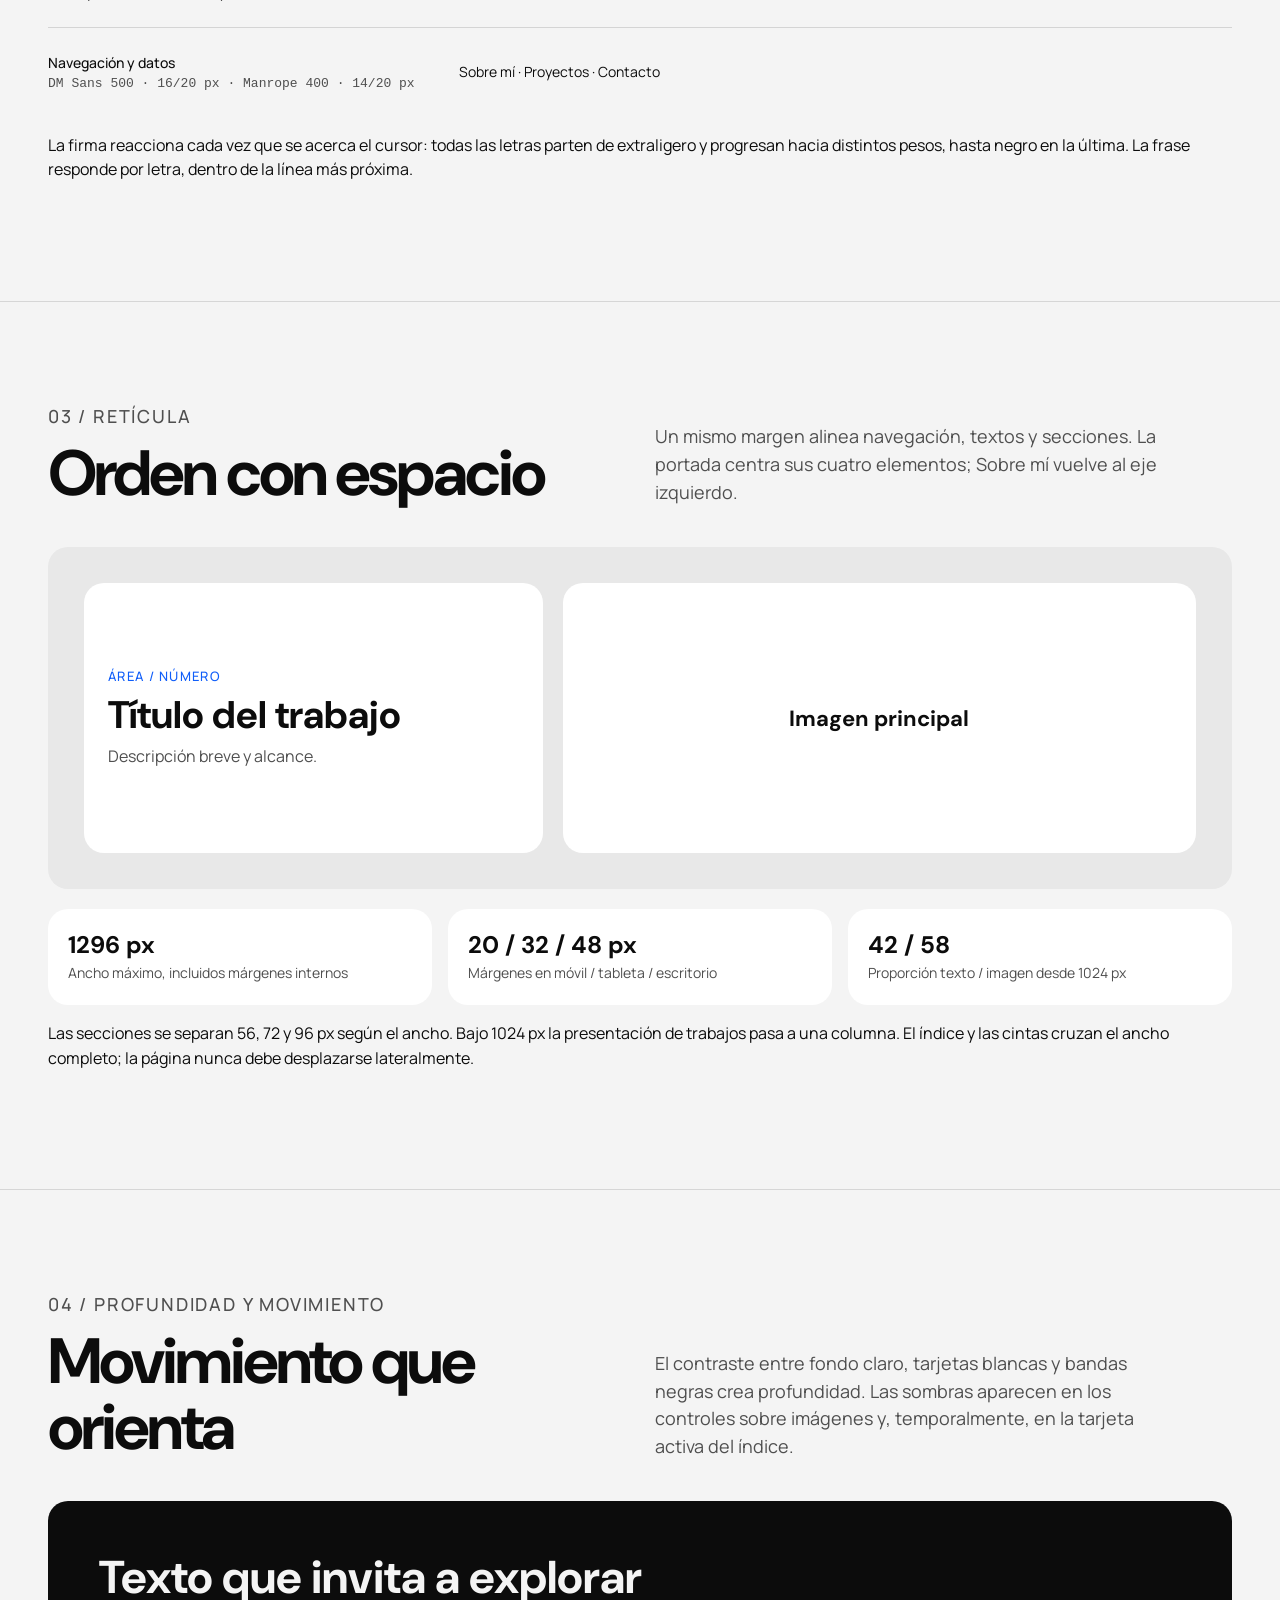
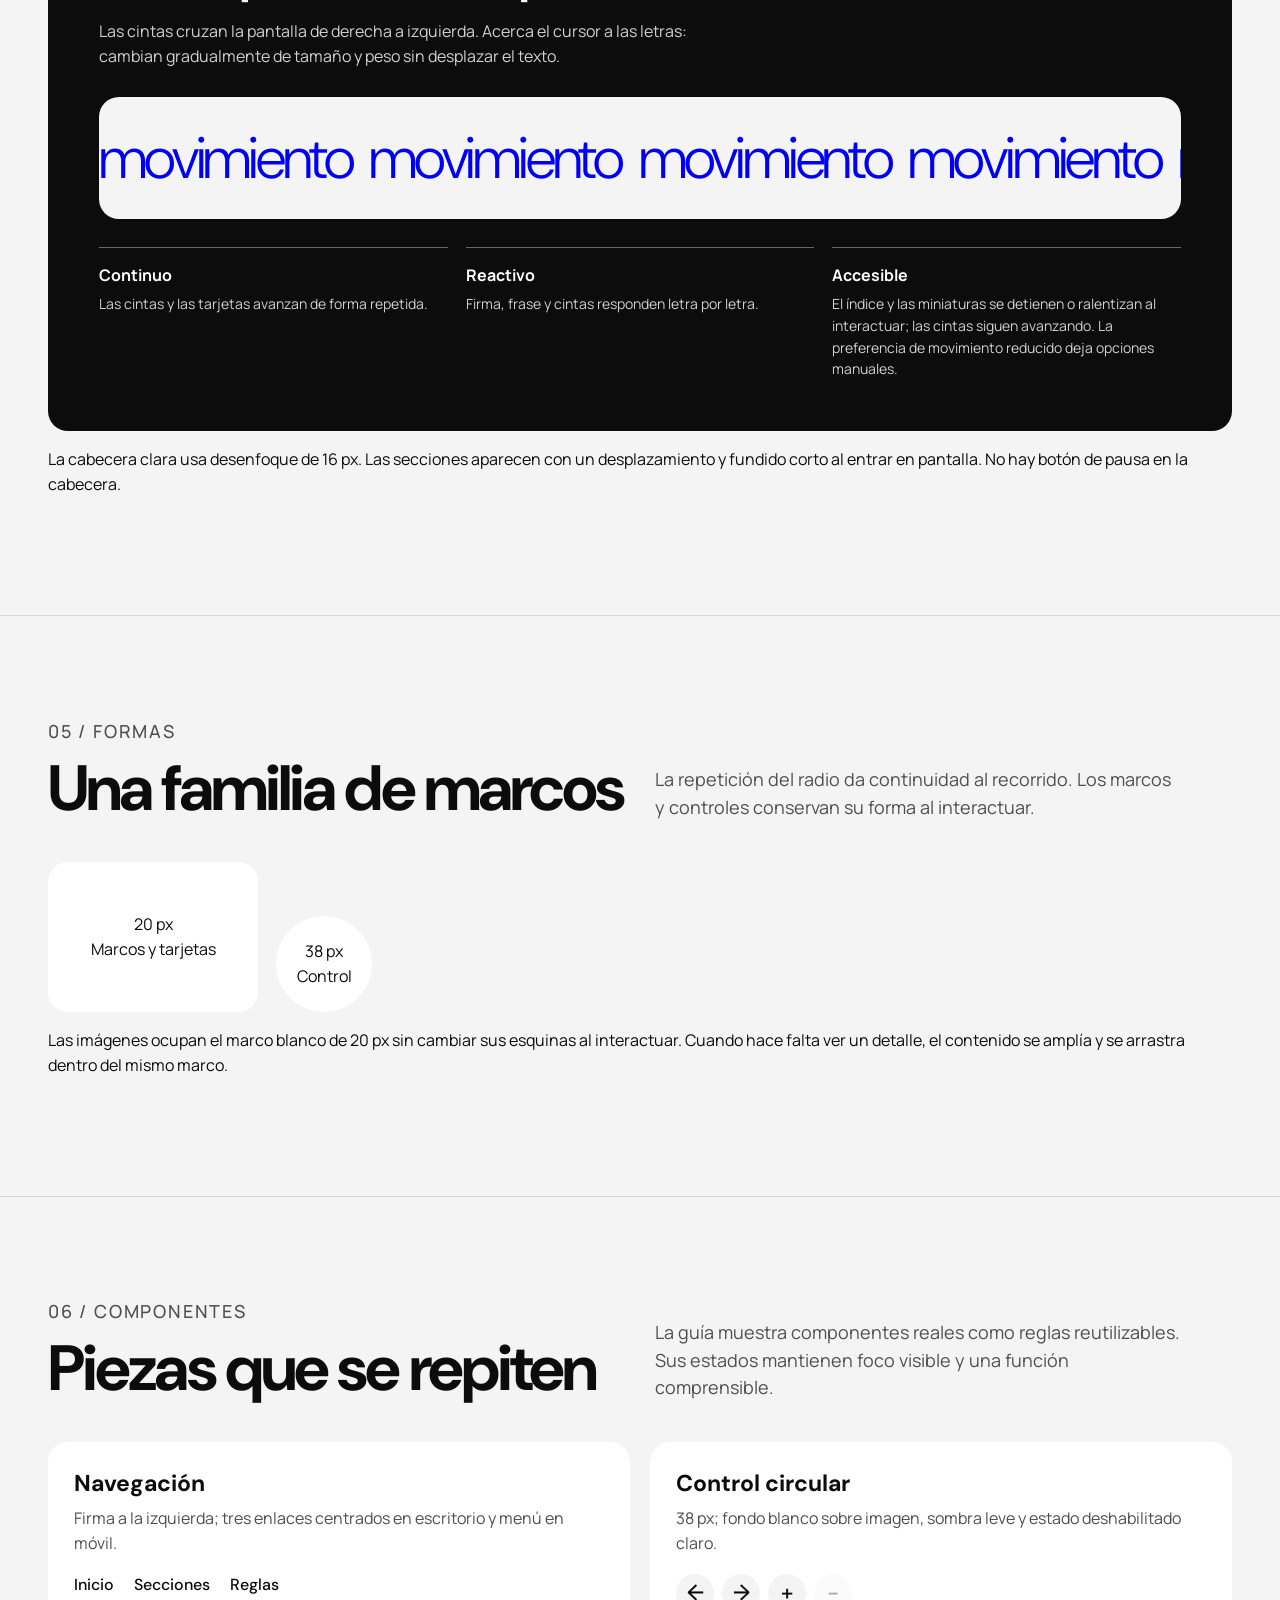
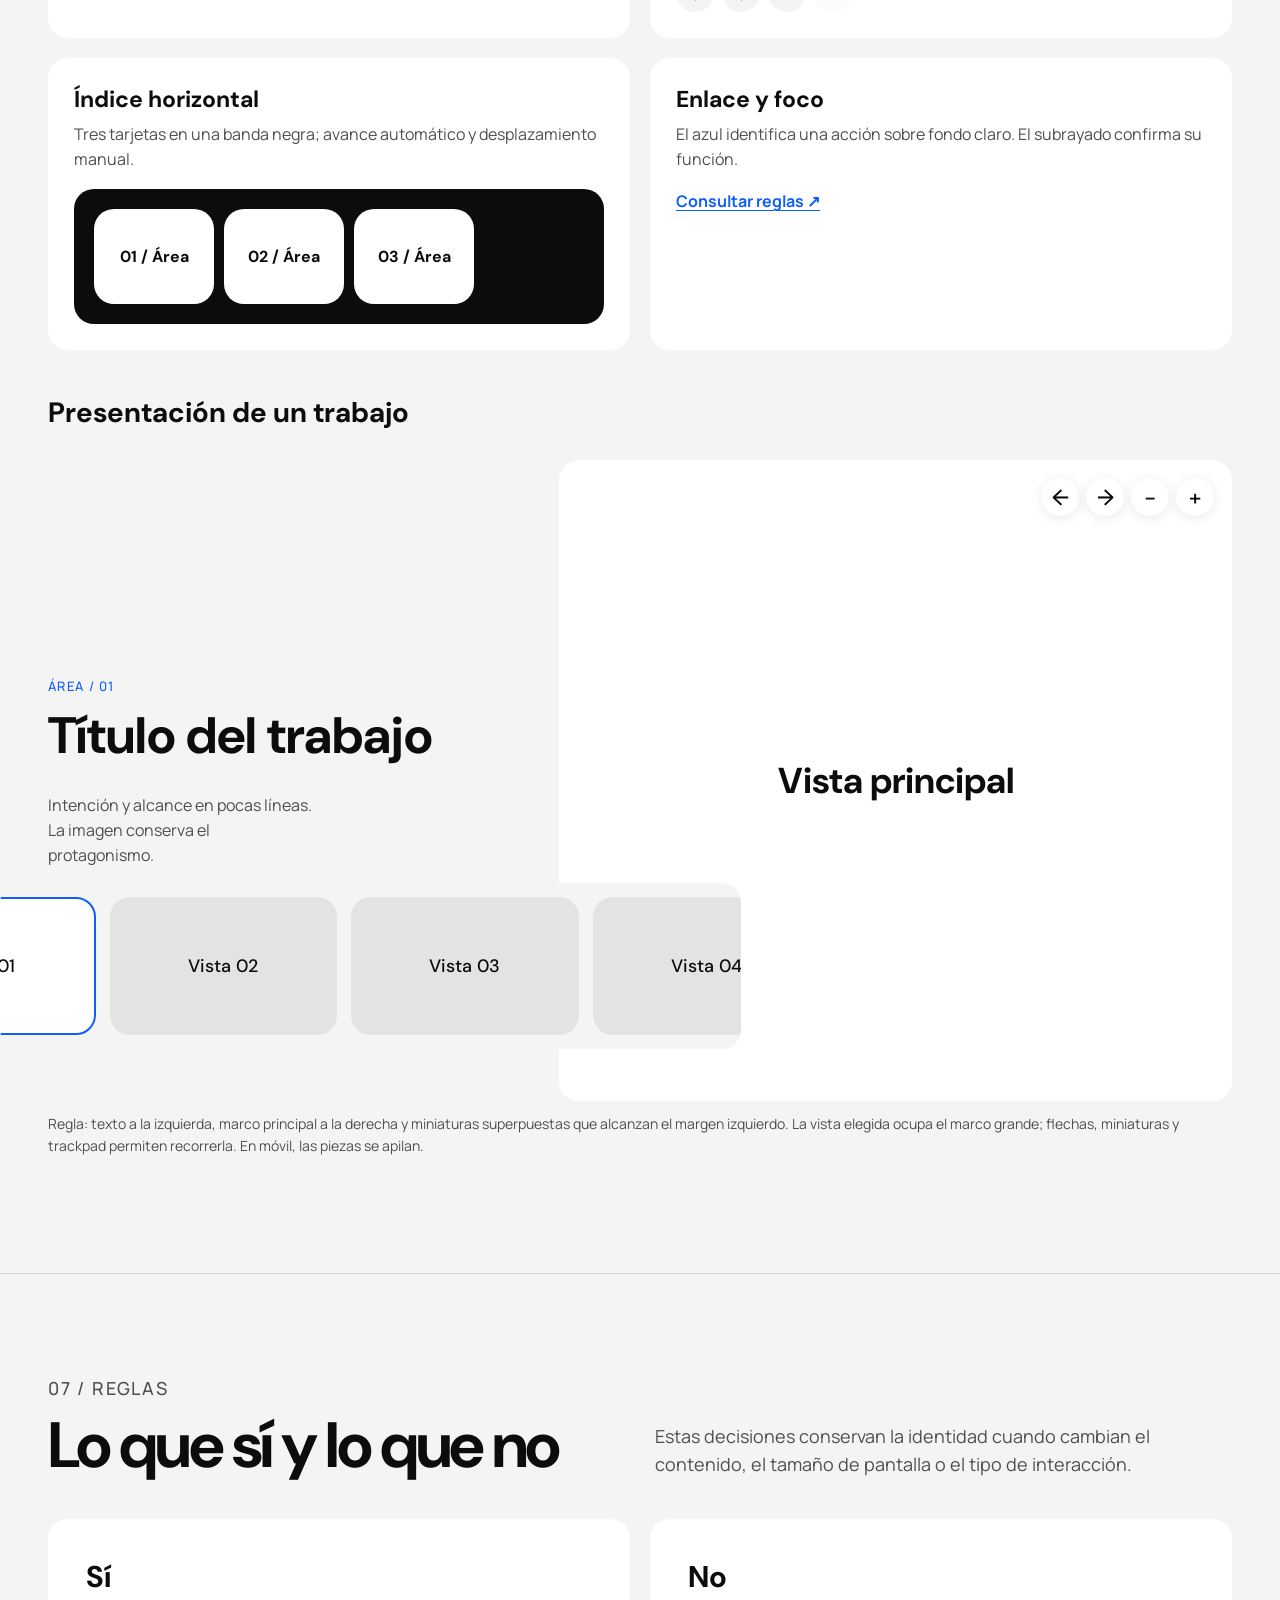
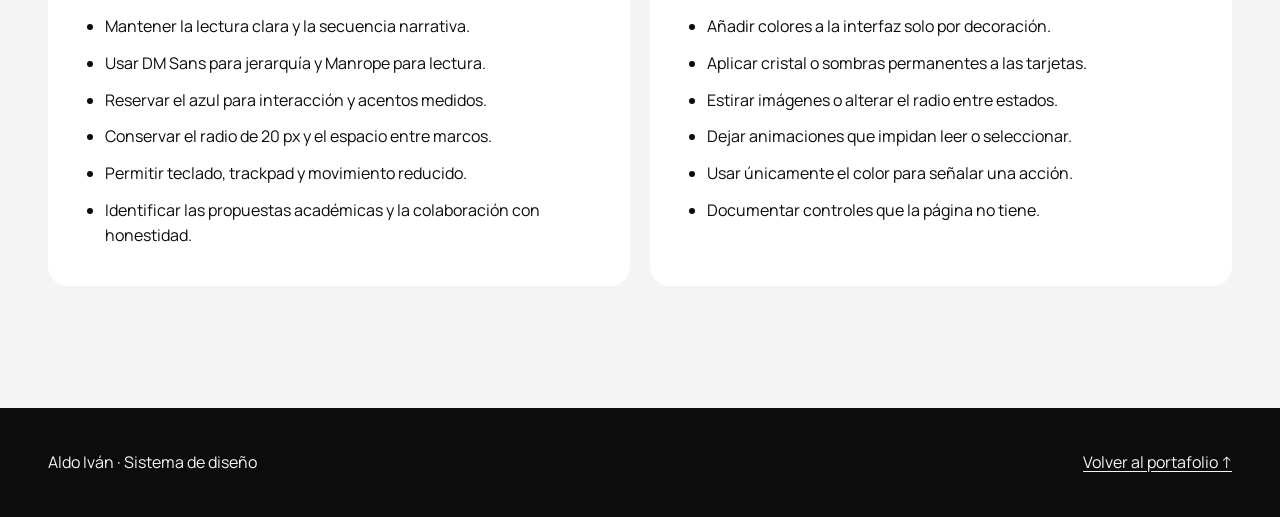
==== commit 31b5d5f6: "Actualizar versión del texto reactivo" ====
--- a/design.html
+++ b/design.html
@@ -16,4 +16,4 @@
 <section id="motion"><div class="wrap"><div class="section-top"><div><p class="eyebrow">04 / Profundidad y movimiento</p><h2>Movimiento que orienta</h2></div><p>El contraste entre fondo claro, tarjetas blancas y bandas negras crea profundidad. Las sombras aparecen en los controles sobre imágenes y, temporalmente, en la tarjeta activa del índice.</p></div><div class="dark-panel"><h3>Texto que invita a explorar</h3><p>Las cintas cruzan la pantalla de derecha a izquierda. Acerca el cursor a las letras: cambian gradualmente de tamaño y peso sin desplazar el texto.</p><div class="motion-demo" aria-label="Muestra de una cinta de texto animada"><div class="motion-track" id="motion-track"><div class="motion-copy" aria-hidden="true">movimiento&nbsp; movimiento&nbsp; movimiento&nbsp; movimiento&nbsp; movimiento&nbsp; movimiento&nbsp; movimiento&nbsp;</div><div class="motion-copy" aria-hidden="true">movimiento&nbsp; movimiento&nbsp; movimiento&nbsp; movimiento&nbsp; movimiento&nbsp; movimiento&nbsp; movimiento&nbsp;</div></div></div><div class="motion-notes"><div><strong>Continuo</strong><p>Las cintas y las tarjetas avanzan de forma repetida.</p></div><div><strong>Reactivo</strong><p>Firma, frase y cintas responden letra por letra.</p></div><div><strong>Accesible</strong><p>El índice y las miniaturas se detienen o ralentizan al interactuar; las cintas siguen avanzando. La preferencia de movimiento reducido deja opciones manuales.</p></div></div></div><p>La cabecera clara usa desenfoque de 16 px. Las secciones aparecen con un desplazamiento y fundido corto al entrar en pantalla. No hay botón de pausa en la cabecera.</p></div></section>
 <section id="shapes"><div class="wrap"><div class="section-top"><div><p class="eyebrow">05 / Formas</p><h2>Una familia de marcos</h2></div><p>La repetición del radio da continuidad al recorrido. Los marcos y controles conservan su forma al interactuar.</p></div><div class="shapes"><div class="shape round">20 px<br>Marcos y tarjetas</div><div class="shape circle">38 px<br>Control</div></div><p>Las imágenes ocupan el marco blanco de 20 px sin cambiar sus esquinas al interactuar. Cuando hace falta ver un detalle, el contenido se amplía y se arrastra dentro del mismo marco.</p></div></section>
 <section id="components"><div class="wrap"><div class="section-top"><div><p class="eyebrow">06 / Componentes</p><h2>Piezas que se repiten</h2></div><p>La guía muestra componentes reales como reglas reutilizables. Sus estados mantienen foco visible y una función comprensible.</p></div><div class="components-grid"><div class="component"><h3>Navegación</h3><p>Firma a la izquierda; tres enlaces centrados en escritorio y menú en móvil.</p><div class="mini-nav"><a href="#overview">Inicio</a><a href="#layout">Secciones</a><a href="#rules">Reglas</a></div></div><div class="component"><h3>Control circular</h3><p>38 px; fondo blanco sobre imagen, sombra leve y estado deshabilitado claro.</p><div class="controls" aria-hidden="true"><span>←</span><span>→</span><span>+</span><span class="is-disabled">−</span></div></div><div class="component"><h3>Índice horizontal</h3><p>Tres tarjetas en una banda negra; avance automático y desplazamiento manual.</p><div class="index-mini" aria-hidden="true"><span>01 / Área</span><span>02 / Área</span><span>03 / Área</span></div></div><div class="component"><h3>Enlace y foco</h3><p>El azul identifica una acción sobre fondo claro. El subrayado confirma su función.</p><a class="blue-link" href="#rules">Consultar reglas ↗</a></div></div><h3 class="subhead">Presentación de un trabajo</h3><div class="gallery-demo"><div class="gallery-text"><span class="eyebrow blue">Área / 01</span><h3>Título del trabajo</h3><p>Intención y alcance en pocas líneas. La imagen conserva el protagonismo.</p></div><div class="gallery-stage"><div class="gallery-main" id="gallery-main" aria-live="polite"><span>Vista principal</span><div class="gallery-controls" aria-label="Controles de la muestra"><button type="button" data-gallery-prev aria-label="Vista anterior">←</button><button type="button" data-gallery-next aria-label="Vista siguiente">→</button><button type="button" data-gallery-out aria-label="Reducir vista">−</button><button type="button" data-gallery-in aria-label="Ampliar vista">+</button></div></div><div class="gallery-thumbs" role="group" aria-label="Vistas de ejemplo"><button type="button" aria-pressed="true">Vista 01</button><button type="button" aria-pressed="false">Vista 02</button><button type="button" aria-pressed="false">Vista 03</button><button type="button" aria-pressed="false">Vista 04</button></div></div></div><p class="gallery-caption">Regla: texto a la izquierda, marco principal a la derecha y miniaturas superpuestas que alcanzan el margen izquierdo. La vista elegida ocupa el marco grande; flechas, miniaturas y trackpad permiten recorrerla. En móvil, las piezas se apilan.</p></div></section>
-<section id="rules"><div class="wrap"><div class="section-top"><div><p class="eyebrow">07 / Reglas</p><h2>Lo que sí y lo que no</h2></div><p>Estas decisiones conservan la identidad cuando cambian el contenido, el tamaño de pantalla o el tipo de interacción.</p></div><div class="rules"><div class="rule-card"><h3>Sí</h3><ul><li>Mantener la lectura clara y la secuencia narrativa.</li><li>Usar DM Sans para jerarquía y Manrope para lectura.</li><li>Reservar el azul para interacción y acentos medidos.</li><li>Conservar el radio de 20 px y el espacio entre marcos.</li><li>Permitir teclado, trackpad y movimiento reducido.</li><li>Identificar las propuestas académicas y la colaboración con honestidad.</li></ul></div><div class="rule-card"><h3>No</h3><ul><li>Añadir colores a la interfaz solo por decoración.</li><li>Aplicar cristal o sombras permanentes a las tarjetas.</li><li>Estirar imágenes o alterar el radio entre estados.</li><li>Dejar animaciones que impidan leer o seleccionar.</li><li>Usar únicamente el color para señalar una acción.</li><li>Documentar controles que la página no tiene.</li></ul></div></div></div></section></main><footer class="footer"><div class="wrap"><span>Aldo Iván · Sistema de diseño</span><a href="index.html">Volver al portafolio ↑</a></div></footer><script src="design.js" defer></script></body></html>
+<section id="rules"><div class="wrap"><div class="section-top"><div><p class="eyebrow">07 / Reglas</p><h2>Lo que sí y lo que no</h2></div><p>Estas decisiones conservan la identidad cuando cambian el contenido, el tamaño de pantalla o el tipo de interacción.</p></div><div class="rules"><div class="rule-card"><h3>Sí</h3><ul><li>Mantener la lectura clara y la secuencia narrativa.</li><li>Usar DM Sans para jerarquía y Manrope para lectura.</li><li>Reservar el azul para interacción y acentos medidos.</li><li>Conservar el radio de 20 px y el espacio entre marcos.</li><li>Permitir teclado, trackpad y movimiento reducido.</li><li>Identificar las propuestas académicas y la colaboración con honestidad.</li></ul></div><div class="rule-card"><h3>No</h3><ul><li>Añadir colores a la interfaz solo por decoración.</li><li>Aplicar cristal o sombras permanentes a las tarjetas.</li><li>Estirar imágenes o alterar el radio entre estados.</li><li>Dejar animaciones que impidan leer o seleccionar.</li><li>Usar únicamente el color para señalar una acción.</li><li>Documentar controles que la página no tiene.</li></ul></div></div></div></section></main><footer class="footer"><div class="wrap"><span>Aldo Iván · Sistema de diseño</span><a href="index.html">Volver al portafolio ↑</a></div></footer><script src="design.js?v=2" defer></script></body></html>
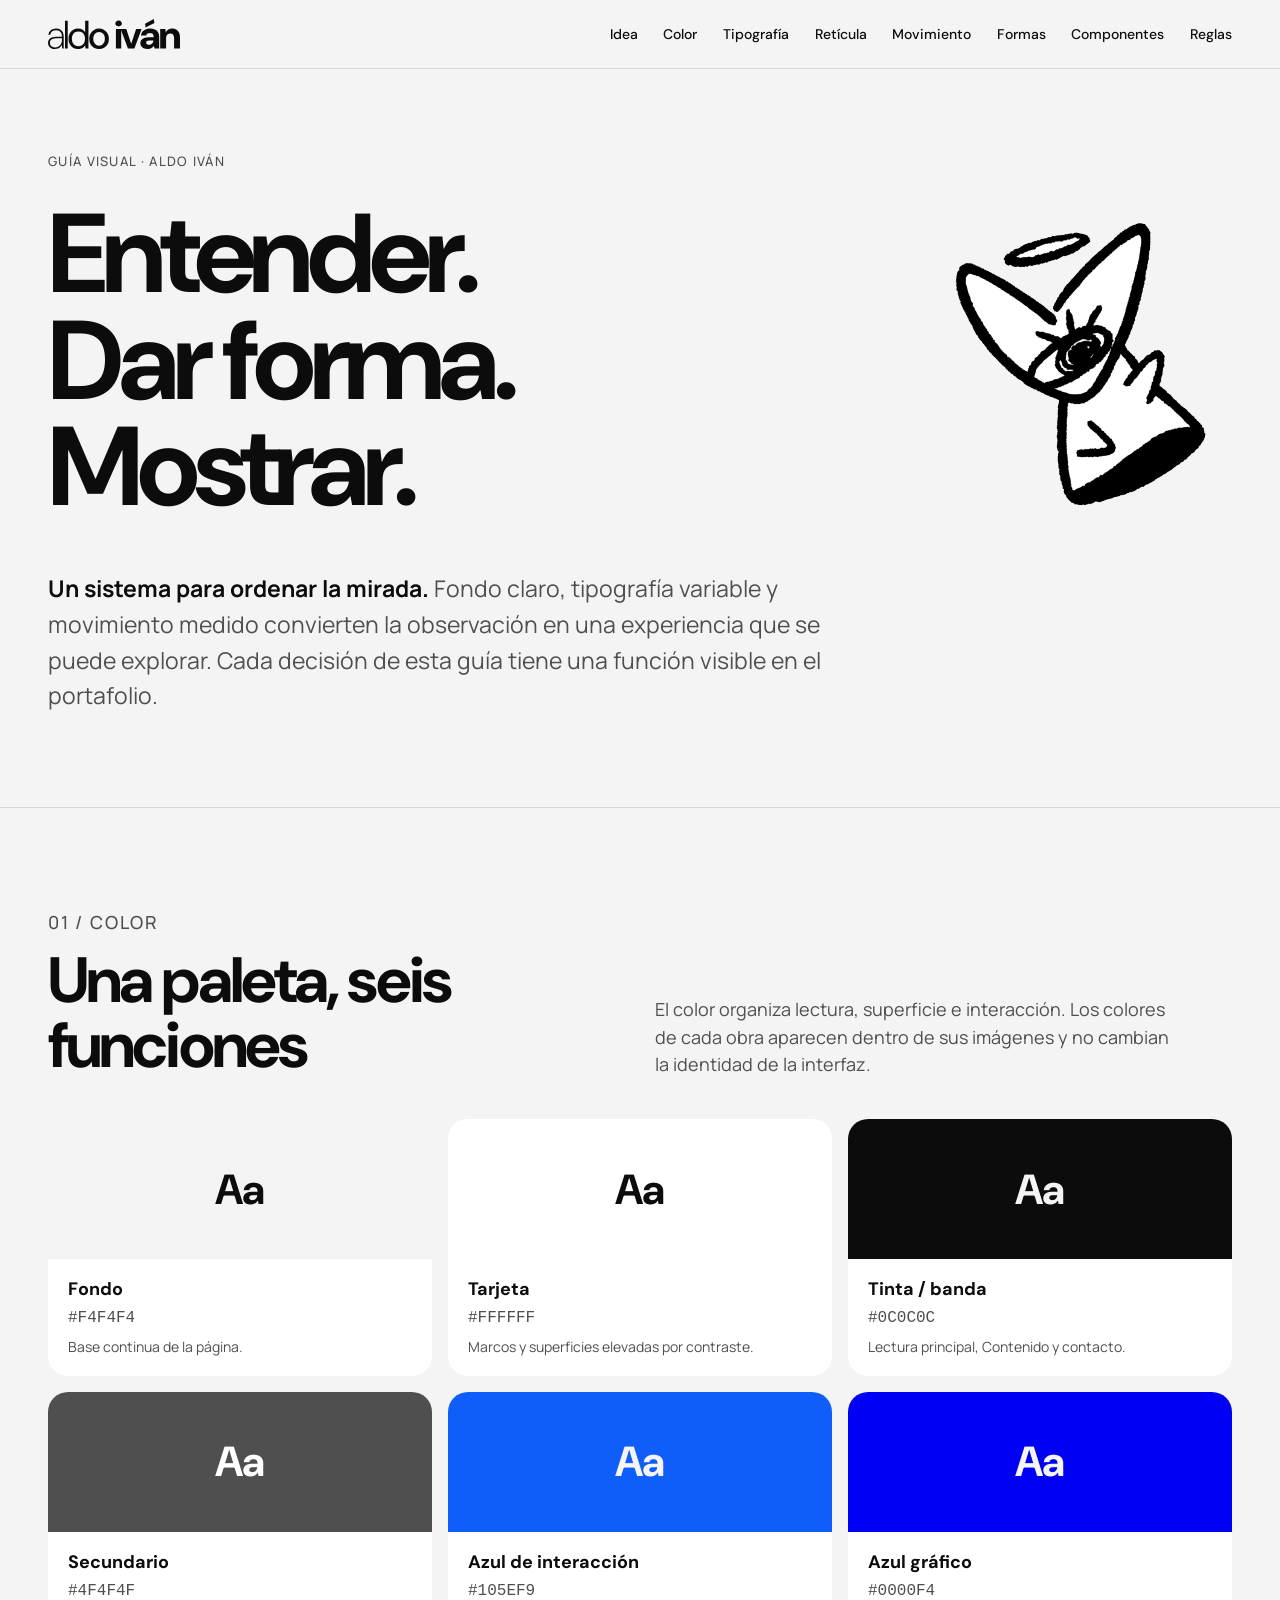
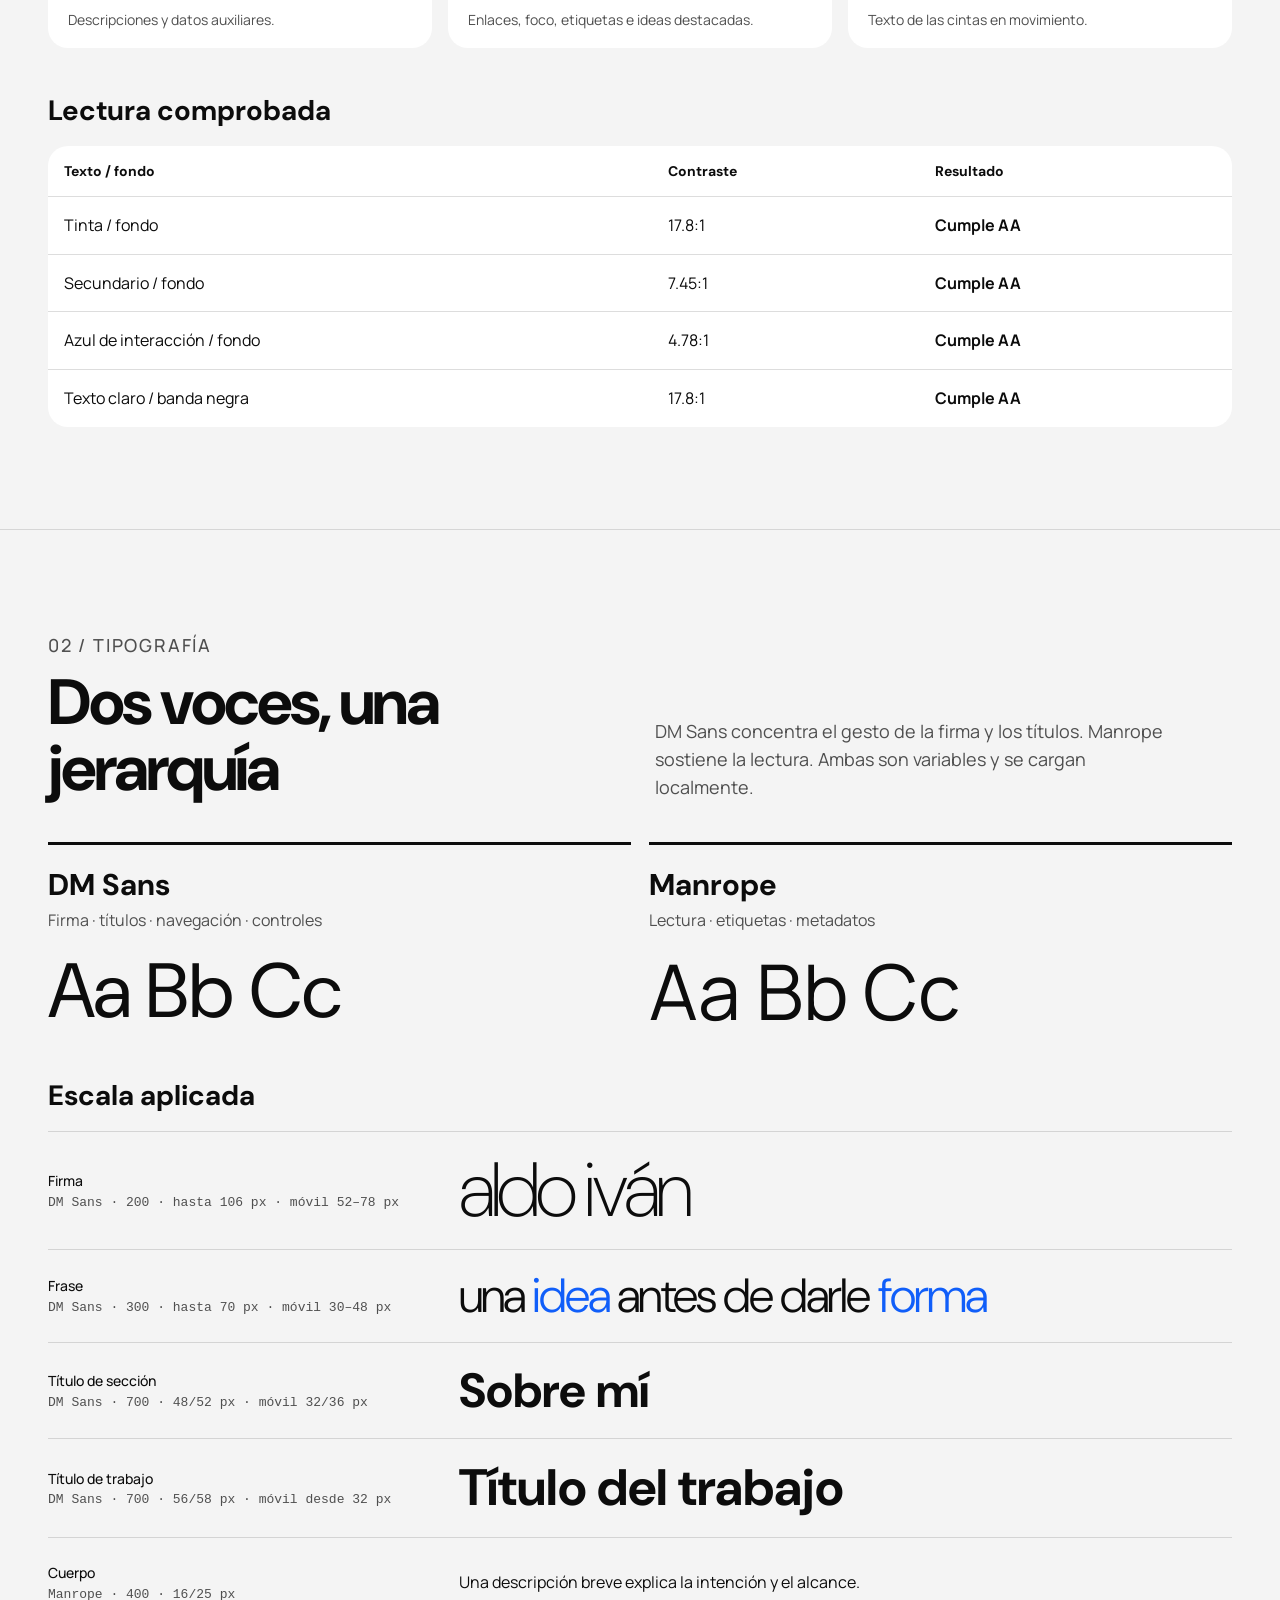
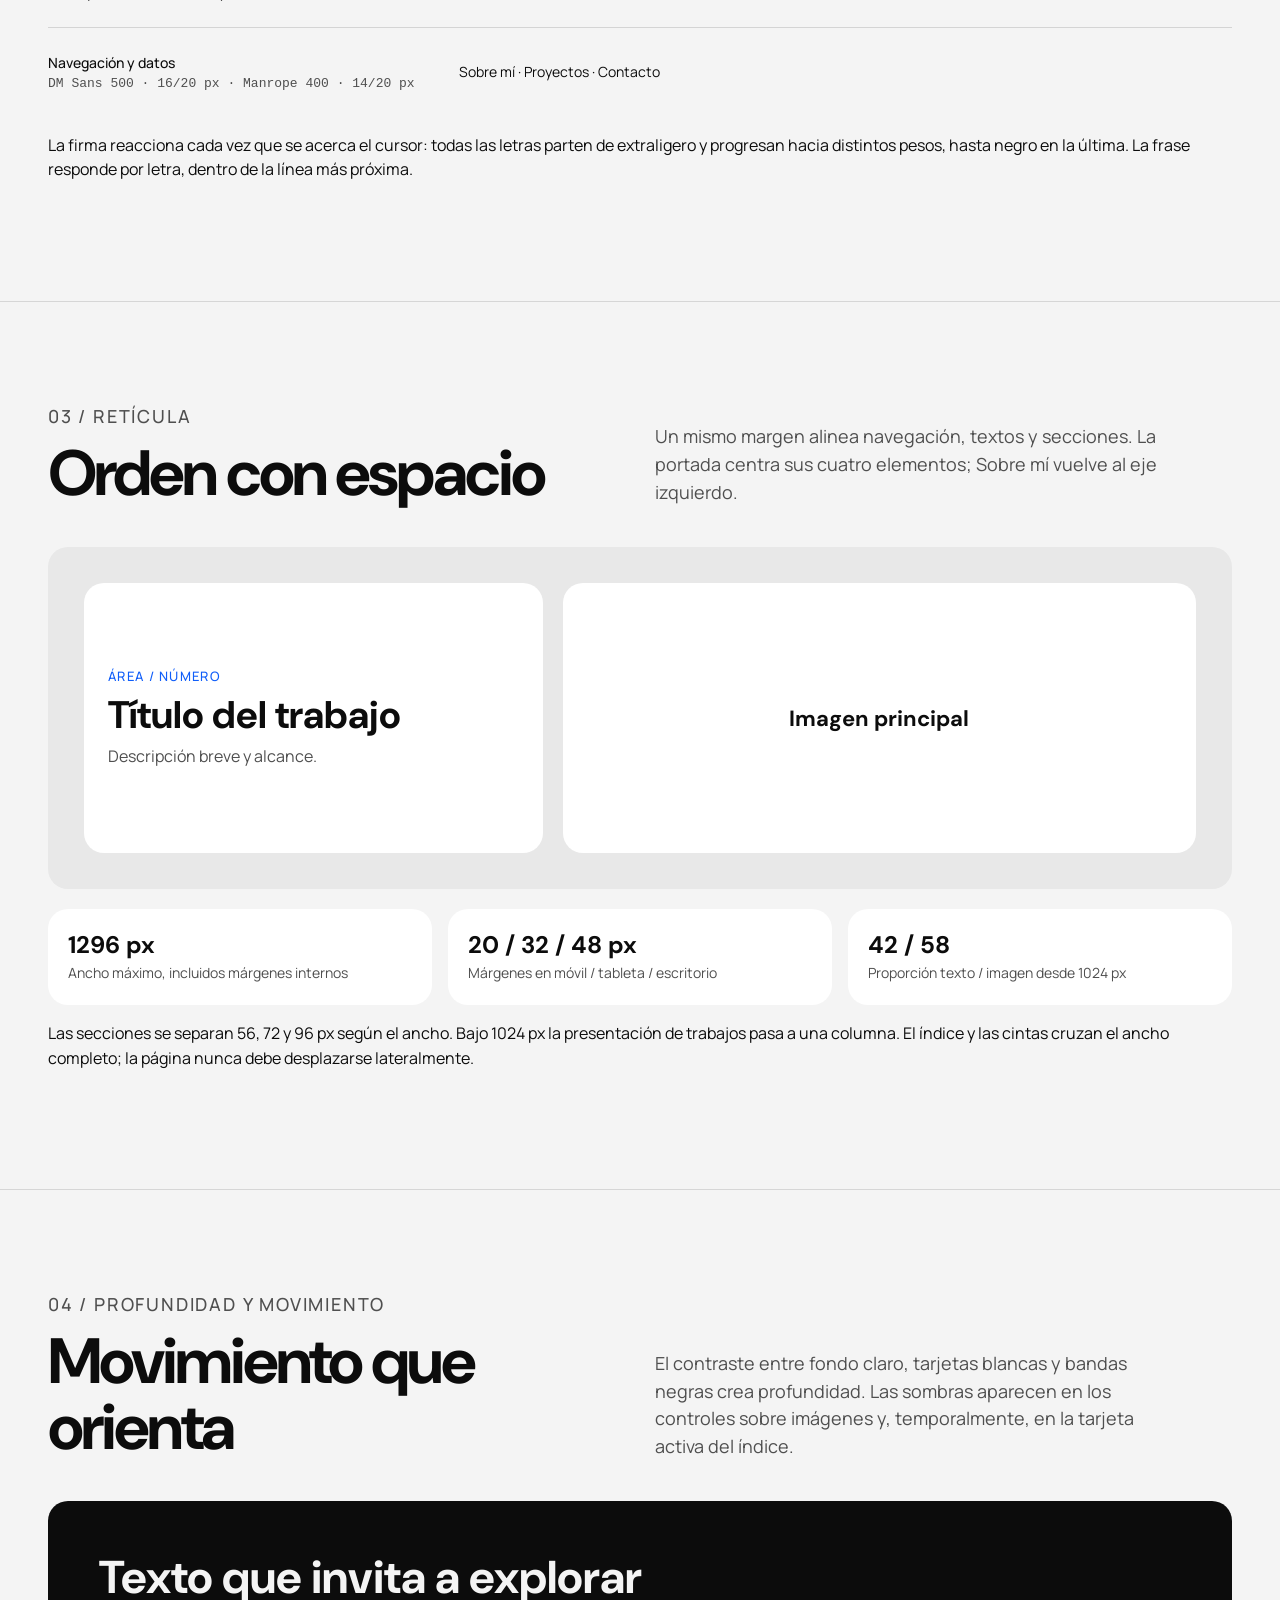
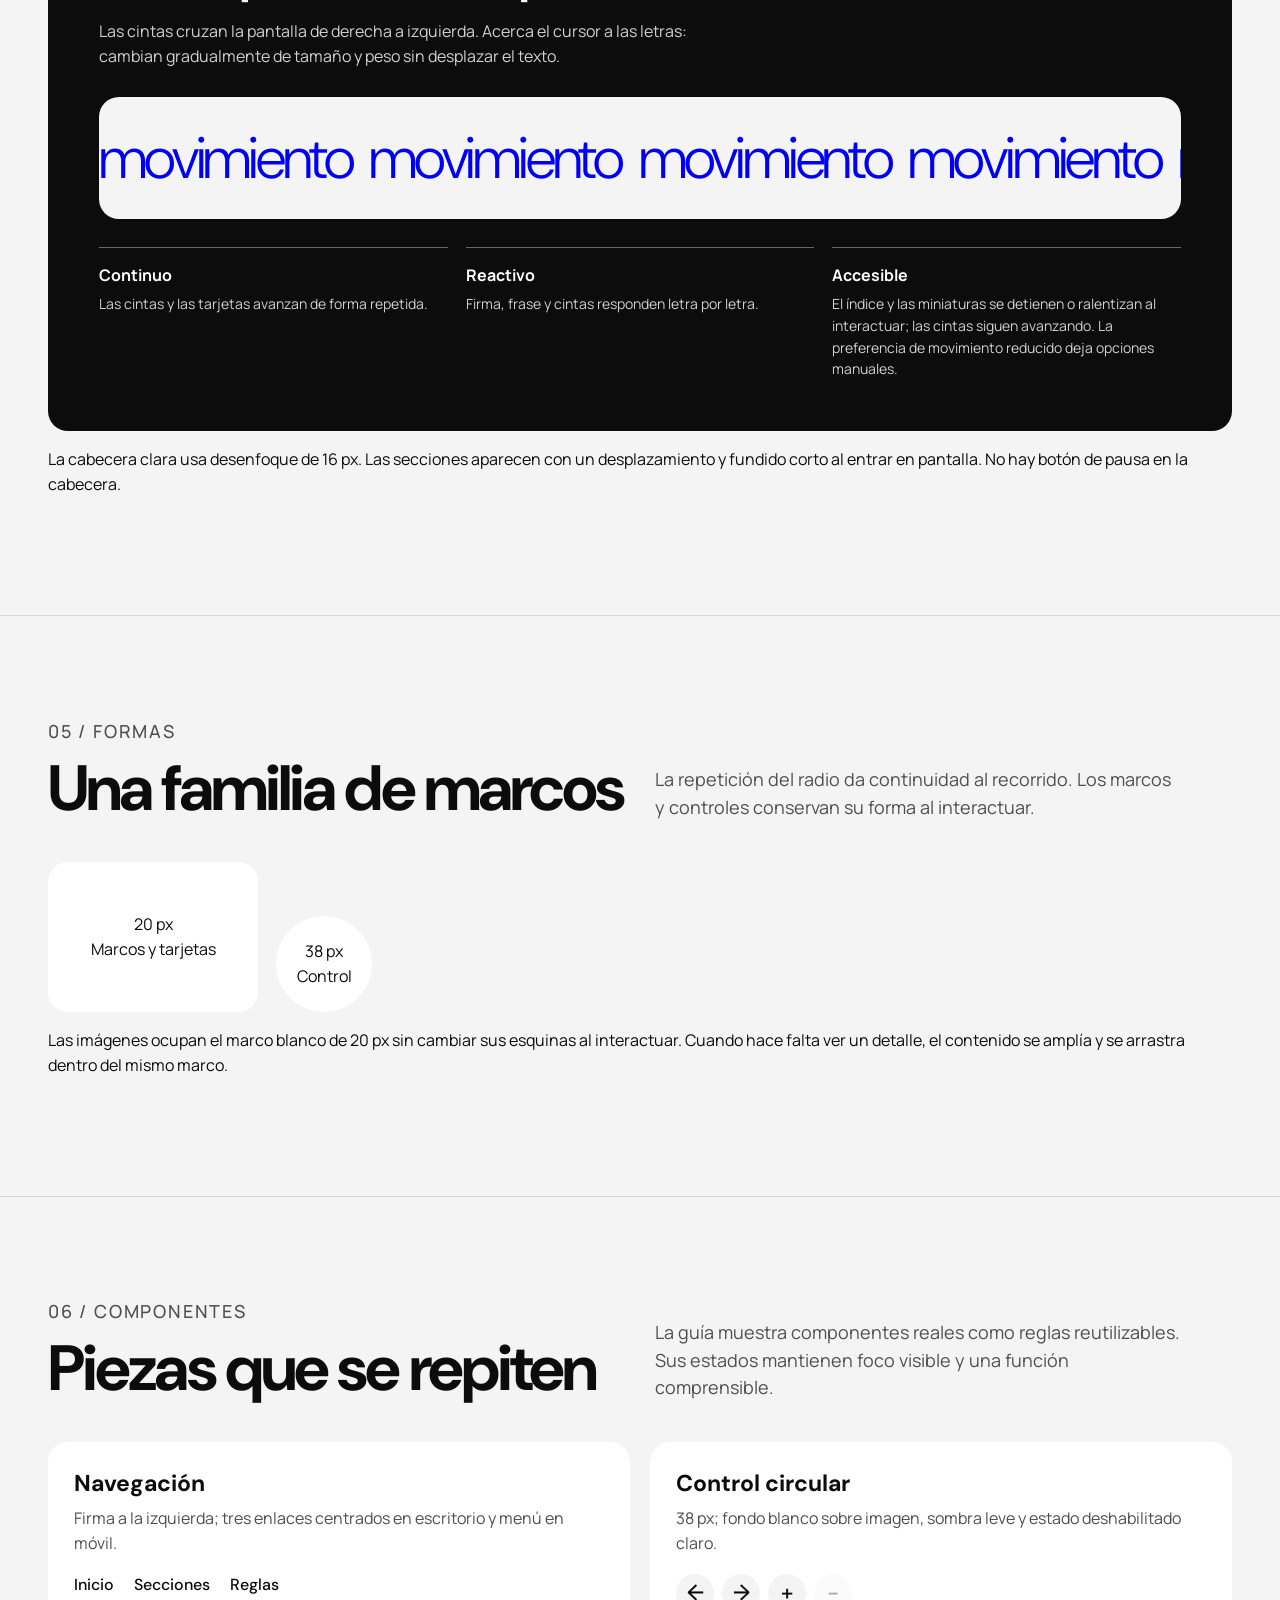
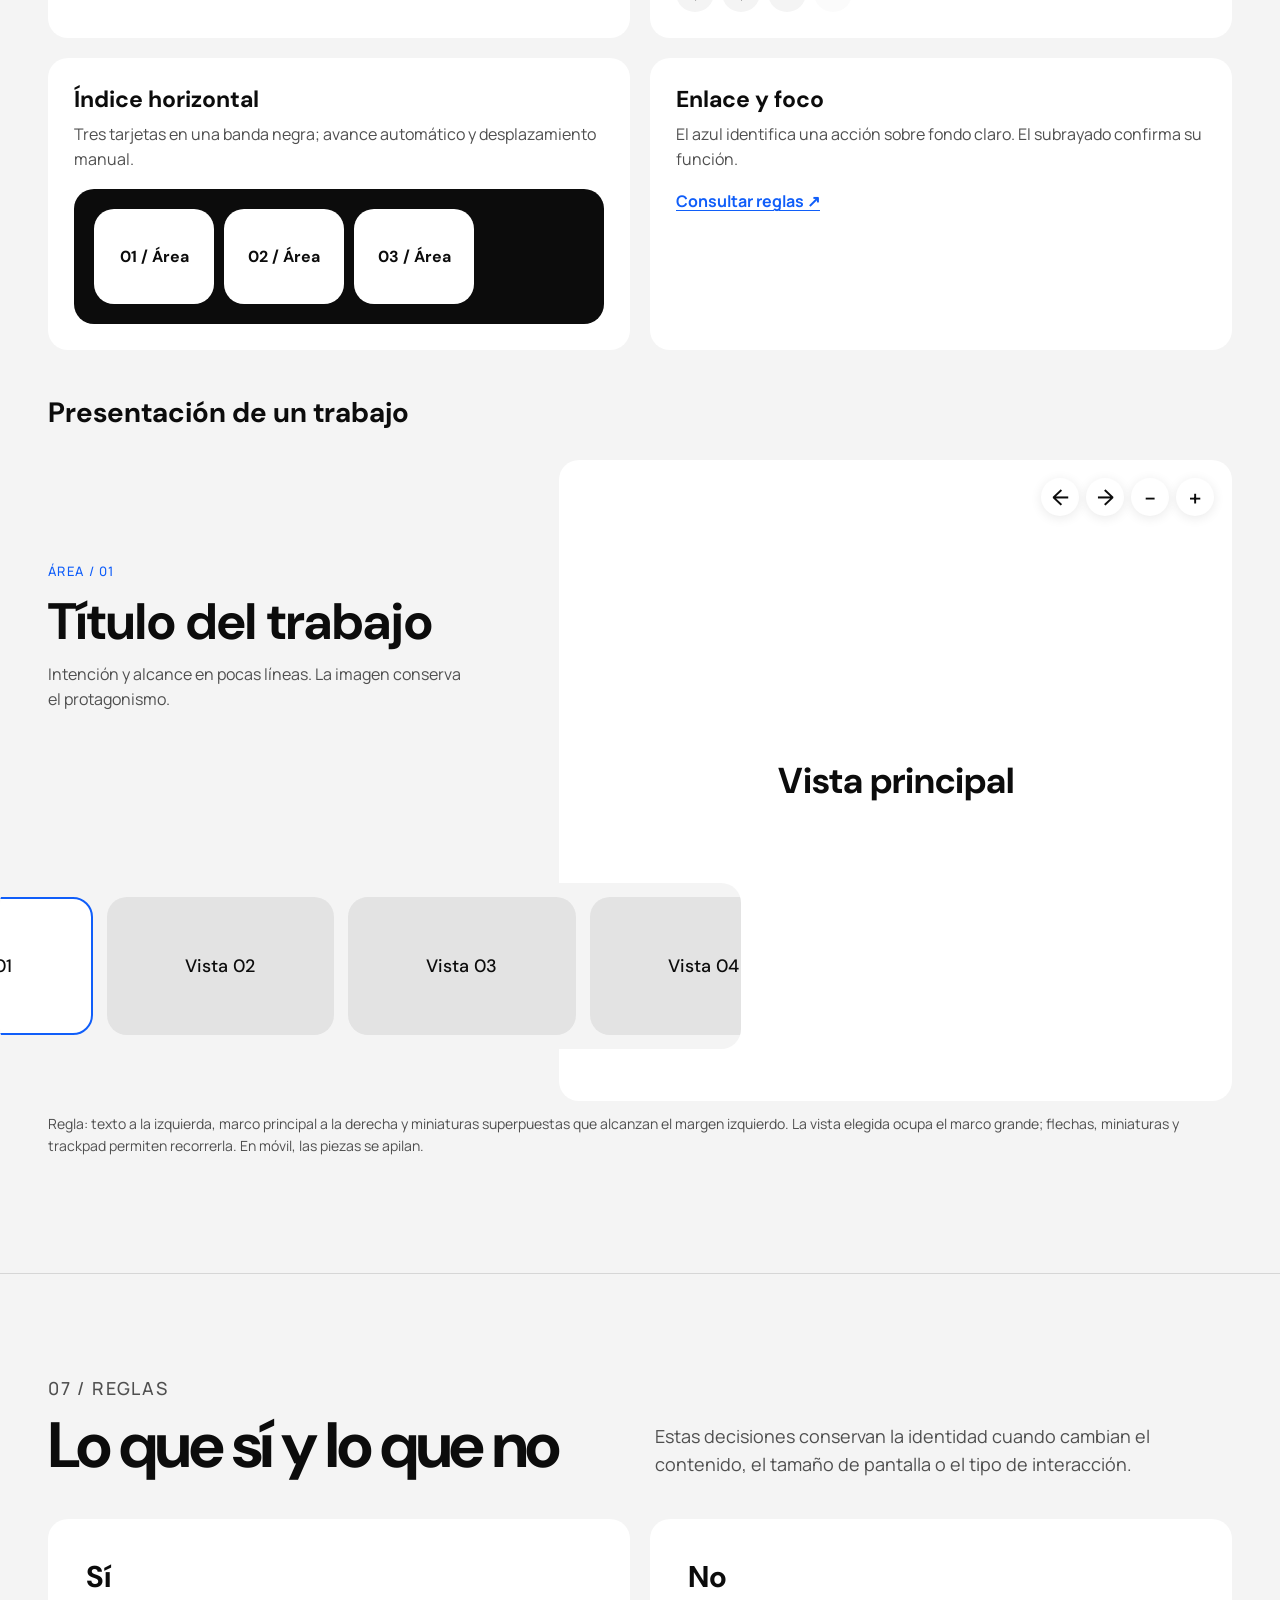
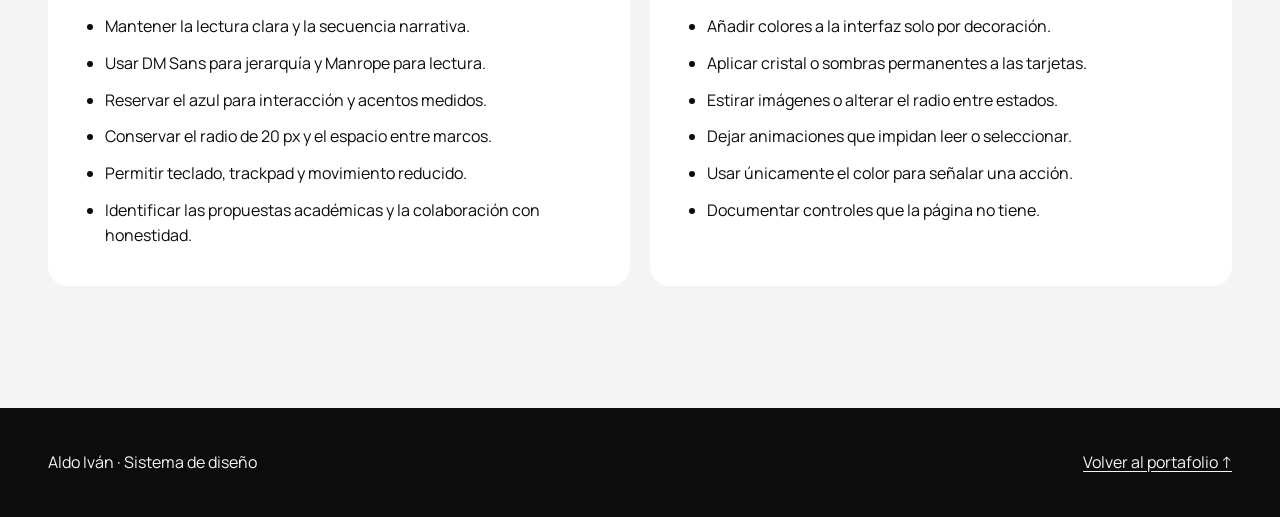
==== commit ebcff99c: "Alinear texto de muestra con portafolio" ====
--- a/design.html
+++ b/design.html
@@ -3,7 +3,7 @@
 :root{--ink:#0c0c0c;--paper:#f4f4f4;--card:#fff;--muted:#4f4f4f;--blue:#105ef9;--graphic:#0000f4;--radius:20px;--pad:20px}*{box-sizing:border-box}html{scroll-behavior:smooth}body{margin:0;background:var(--paper);color:var(--ink);font:400 16px/1.55 'Manrope',sans-serif}button,a{font:inherit}a{color:inherit;text-underline-offset:.2em}button{cursor:pointer}:focus-visible{outline:3px solid var(--blue);outline-offset:4px}.sr-only{position:absolute;width:1px;height:1px;overflow:hidden;clip:rect(0,0,0,0)}.wrap{max-width:1296px;margin:auto;padding-inline:var(--pad)}.site-head{position:sticky;top:0;z-index:10;background:rgba(244,244,244,.88);backdrop-filter:blur(16px);border-bottom:1px solid #d6d6d6}.head-inner{min-height:68px;display:flex;align-items:center;justify-content:space-between;gap:20px}.brand img{display:block;width:132px;height:auto}.site-head nav{display:flex;gap:clamp(10px,2vw,28px);overflow:auto;white-space:nowrap}.site-head nav a{text-decoration:none;font:500 14px 'DM Sans',sans-serif}.site-head nav a:hover{text-decoration:underline}.intro{min-height:clamp(440px,70svh,700px);display:flex;flex-direction:column;justify-content:center;padding-block:70px}.eyebrow{font:500 13px/1.4 'Manrope',sans-serif;text-transform:uppercase;letter-spacing:.1em;color:var(--muted)}.intro h1{font:700 clamp(58px,9vw,112px)/.95 'DM Sans',sans-serif;letter-spacing:-.055em;margin:18px 0 28px;max-width:10ch}.intro p:last-child{font-size:clamp(18px,2vw,23px);max-width:60ch;color:var(--muted)}.intro strong{color:var(--ink)}section{border-top:1px solid #d6d6d6;padding-block:clamp(64px,8vw,104px);scroll-margin-top:80px}.section-top{display:grid;grid-template-columns:minmax(0,1fr) minmax(0,1fr);gap:30px;align-items:end;margin-bottom:40px}.section-top h2{font:700 clamp(40px,5vw,66px)/1.03 'DM Sans',sans-serif;letter-spacing:-.045em;margin:12px 0 0}.section-top p{color:var(--muted);font-size:18px;max-width:48ch;margin:0}.subhead{font:700 28px/1.2 'DM Sans',sans-serif;margin:46px 0 18px}.swatches{display:grid;grid-template-columns:repeat(3,minmax(0,1fr));gap:16px}.swatch{background:var(--card);border-radius:var(--radius);overflow:hidden}.swatch-preview{height:140px;display:grid;place-items:center;font:700 42px 'DM Sans',sans-serif}.swatch-info{padding:18px 20px}.swatch-info strong{display:block;font:700 18px 'DM Sans',sans-serif}.swatch-info code{display:block;color:var(--muted);margin:5px 0}.swatch-info p{margin:0;color:var(--muted);font-size:14px}.contrast{width:100%;border-collapse:collapse;background:var(--card);border-radius:var(--radius);overflow:hidden}.contrast th,.contrast td{text-align:left;padding:16px;border-bottom:1px solid #ddd}.contrast th{font:700 14px 'DM Sans',sans-serif}.contrast tr:last-child td{border:0}.pass{font-weight:700}.font-pair{display:grid;grid-template-columns:1fr 1fr;gap:18px}.font-card{border-top:3px solid var(--ink);padding-top:20px}.font-card h3{font:700 30px 'DM Sans',sans-serif;margin:0}.font-card p{color:var(--muted);margin:4px 0 16px}.font-card .sample{font-size:clamp(44px,6vw,80px);line-height:1.1}.font-card.manrope .sample{font-family:'Manrope',sans-serif}.type-row{display:grid;grid-template-columns:minmax(200px,1fr) minmax(0,2fr);gap:24px;align-items:center;border-top:1px solid #d4d4d4;padding:22px 0}.type-row:last-child{border-bottom:1px solid #d4d4d4}.type-row code{display:block;color:var(--muted);font-size:13px}.type-row strong{font:500 14px 'Manrope',sans-serif}.type-row .sample{font-family:'DM Sans',sans-serif}.sample.hero{font-size:clamp(48px,6vw,80px);font-weight:200;letter-spacing:-.05em;line-height:.95}.sample.statement{font-size:clamp(28px,4vw,48px);font-weight:300;letter-spacing:-.04em;line-height:1}.sample.section{font-size:clamp(32px,4vw,48px);font-weight:700;line-height:1.08}.sample.project{font-size:clamp(28px,4vw,56px);font-weight:700;line-height:1.04}.sample.body{font:400 16px/25px 'Manrope',sans-serif}.sample.meta{font:400 14px/20px 'Manrope',sans-serif}.blue{color:var(--blue)}.layout-board{background:#e8e8e8;border-radius:var(--radius);padding:clamp(18px,3vw,36px);display:grid;grid-template-columns:42fr 58fr;gap:20px}.layout-copy,.layout-image{background:var(--card);border-radius:var(--radius);padding:24px;min-height:270px}.layout-copy{display:flex;flex-direction:column;align-items:flex-start;justify-content:center}.layout-copy h3{font:700 clamp(24px,3vw,40px)/1 'DM Sans',sans-serif;margin:10px 0}.layout-copy p{color:var(--muted);margin:0}.layout-image{display:grid;place-items:center;font:700 22px 'DM Sans',sans-serif}.spec-list{display:grid;grid-template-columns:repeat(3,1fr);gap:16px;margin-top:20px}.spec-list div{background:var(--card);border-radius:var(--radius);padding:20px}.spec-list strong{display:block;font:700 24px 'DM Sans',sans-serif}.spec-list span{color:var(--muted);font-size:14px}.dark-panel{background:var(--ink);color:var(--paper);border-radius:var(--radius);padding:clamp(26px,4vw,52px)}.dark-panel h3{font:700 clamp(28px,4vw,46px)/1.1 'DM Sans',sans-serif;margin:0 0 14px}.dark-panel p{max-width:60ch;color:#d0d0d0}.motion-demo{overflow:hidden;background:var(--paper);color:var(--graphic);border-radius:var(--radius);padding:32px 0;margin:28px 0}.motion-track{width:max-content;display:flex;animation:drift 20s linear infinite}.motion-copy{flex:none;white-space:nowrap;padding-right:.45em;font:300 clamp(32px,5vw,58px)/1 'DM Sans',sans-serif;letter-spacing:-.055em}.motion-copy span{display:inline-block;transform-origin:center;transition:transform .18s,color .18s,font-weight .18s}.motion-demo:focus-within .motion-track{animation-play-state:paused}@keyframes drift{to{transform:translateX(-50%)}}.motion-notes{display:grid;grid-template-columns:repeat(3,1fr);gap:18px}.motion-notes div{border-top:1px solid #666;padding-top:15px}.motion-notes strong{display:block;color:#fff}.motion-notes p{font-size:14px;margin:6px 0 0}.shapes{display:flex;gap:18px;flex-wrap:wrap;align-items:end}.shape{background:var(--card);width:210px;height:150px;display:grid;place-items:center;text-align:center;padding:12px}.shape.round{border-radius:20px}.shape.circle{width:96px;height:96px;border-radius:50%}.shape.none{background:transparent;border:2px dashed #aaa}.components-grid{display:grid;grid-template-columns:repeat(2,minmax(0,1fr));gap:20px}.component{background:var(--card);border-radius:var(--radius);padding:26px;min-height:190px}.component h3{font:700 23px 'DM Sans',sans-serif;margin:0 0 8px}.component p{color:var(--muted);margin:0 0 18px}.mini-nav{display:flex;gap:20px;flex-wrap:wrap;font:500 16px 'DM Sans',sans-serif}.mini-nav a{text-decoration:none}.mini-nav a:hover{text-decoration:underline}.controls{display:flex;gap:8px}.controls span{width:38px;height:38px;border-radius:50%;background:var(--paper);display:grid;place-items:center;font:500 22px 'DM Sans',sans-serif}.controls span.is-disabled{opacity:.35}.index-mini{background:var(--ink);padding:20px;border-radius:var(--radius);display:flex;gap:10px;overflow:hidden}.index-mini span{display:grid;place-items:center;flex:none;width:120px;height:95px;border-radius:20px;background:var(--card);font:700 16px 'DM Sans',sans-serif}.component a.blue-link{color:var(--blue);font-weight:700}.gallery-demo{position:relative;background:var(--paper);border-radius:var(--radius);padding:36px 36px 145px;margin-top:22px;display:grid;grid-template-columns:42fr 58fr;gap:24px;overflow:hidden}.gallery-text{padding:42px 10px 0 10px}.gallery-text h3{font:700 clamp(32px,4vw,54px)/1.05 'DM Sans',sans-serif;margin:14px 0}.gallery-text p{max-width:27ch;color:var(--muted)}.gallery-main{background:var(--card);border-radius:20px;min-height:360px;display:grid;place-items:center;text-align:center;font:700 clamp(24px,3vw,36px) 'DM Sans',sans-serif}.gallery-thumbs{position:absolute;left:0;bottom:42px;display:flex;gap:12px;width:62%;padding:0 8px}.gallery-thumbs button{border:0;border-radius:20px;background:#e3e3e3;flex:1;height:110px;font:500 14px 'DM Sans',sans-serif}.gallery-thumbs button[aria-pressed=true]{background:var(--card);outline:2px solid var(--blue);outline-offset:-2px}.gallery-caption{color:var(--muted);font-size:14px;margin-top:12px}.rules{display:grid;grid-template-columns:1fr 1fr;gap:20px}.rule-card{background:var(--card);border-radius:var(--radius);padding:clamp(22px,3vw,38px)}.rule-card h3{font:700 30px 'DM Sans',sans-serif;margin:0 0 18px}.rule-card ul{margin:0;padding-left:1.2em}.rule-card li+li{margin-top:12px}.footer{background:var(--ink);color:var(--paper);padding-block:42px;margin-top:20px}.footer .wrap{display:flex;justify-content:space-between;gap:24px}.footer a{color:inherit}@media(min-width:600px){:root{--pad:32px}}@media(min-width:1024px){:root{--pad:48px}}@media(max-width:750px){.head-inner{align-items:flex-start;flex-direction:column;padding-block:14px}.site-head nav{width:100%;padding-bottom:4px}.section-top,.font-pair,.components-grid,.rules{grid-template-columns:1fr}.swatches,.spec-list,.motion-notes{grid-template-columns:repeat(2,1fr)}.layout-board,.gallery-demo{grid-template-columns:1fr}.gallery-demo{padding:20px 20px 130px}.gallery-main{min-height:280px}.gallery-thumbs{width:88%;bottom:18px}.type-row{grid-template-columns:1fr;gap:6px}}@media(max-width:480px){.swatches,.spec-list,.motion-notes{grid-template-columns:1fr}.swatch-preview{height:100px}.gallery-thumbs button{height:82px}.contrast{font-size:13px}.contrast th,.contrast td{padding:10px}}@media(prefers-reduced-motion:reduce){html{scroll-behavior:auto}.motion-track{animation:none}.motion-copy span{transition:none}}
 /* La muestra repite la retícula y la tira superpuesta de los proyectos. */
 .intro-title{display:flex;align-items:center;justify-content:space-between;gap:24px}.intro-title img{width:clamp(135px,23vw,290px);height:auto;object-fit:contain;flex:none}
-.gallery-demo{position:relative;display:grid;grid-template-columns:42fr 58fr;gap:24px;min-height:610px;padding:0;margin-top:30px;overflow:visible;background:transparent;border-radius:0}.gallery-text{display:flex;flex-direction:column;justify-content:center;align-items:flex-start;padding:0 20px 0 0}.gallery-stage{position:relative;min-width:0}.gallery-main{position:relative;aspect-ratio:1.05;min-height:560px;display:grid;place-items:center;background:#fff;border-radius:var(--radius);overflow:hidden}.gallery-main>span{transition:opacity .24s ease,transform .35s ease;transform:scale(var(--demo-zoom,1))}.gallery-main.is-changing>span{opacity:.35}.gallery-controls{position:absolute;right:18px;top:18px;display:flex;gap:7px;z-index:2}.gallery-controls button{width:38px;height:38px;display:grid;place-items:center;border:0;border-radius:50%;background:#fff;color:var(--ink);box-shadow:0 2px 12px #00000017;font:500 22px 'DM Sans',sans-serif}
+.gallery-demo{position:relative;display:grid;grid-template-columns:42fr 58fr;gap:24px;min-height:610px;padding:0;margin-top:30px;overflow:visible;background:transparent;border-radius:0}.gallery-text{display:flex;flex-direction:column;justify-content:center;align-items:flex-start;align-self:start;padding:clamp(48px,8vw,128px) 20px 0 0}.gallery-text p{max-width:42ch;margin:0 0 12px}.gallery-stage{position:relative;min-width:0}.gallery-main{position:relative;aspect-ratio:1.05;min-height:560px;display:grid;place-items:center;background:#fff;border-radius:var(--radius);overflow:hidden}.gallery-main>span{transition:opacity .24s ease,transform .35s ease;transform:scale(var(--demo-zoom,1))}.gallery-main.is-changing>span{opacity:.35}.gallery-controls{position:absolute;right:18px;top:18px;display:flex;gap:7px;z-index:2}.gallery-controls button{width:38px;height:38px;display:grid;place-items:center;border:0;border-radius:50%;background:#fff;color:var(--ink);box-shadow:0 2px 12px #00000017;font:500 22px 'DM Sans',sans-serif}
 .gallery-thumbs{position:absolute;z-index:3;left:calc(-1 * var(--stage-left,0px));top:66%;bottom:auto;width:calc(var(--stage-left,0px) + 27%);height:clamp(130px,13vw,190px);display:flex;gap:14px;padding:14px;background:var(--paper);border-radius:var(--radius);overflow-x:auto;overflow-y:hidden;scrollbar-width:none;touch-action:pan-x;overscroll-behavior-inline:contain}.gallery-thumbs::-webkit-scrollbar{display:none}.gallery-thumbs button{flex:0 0 calc((var(--stage-width,600px) * 1.05 - 24px)/3);height:100%;border:0;border-radius:var(--radius);background:#e3e3e3;color:var(--ink);font:500 18px 'DM Sans',sans-serif}.gallery-thumbs button[aria-pressed=true]{background:#fff;outline:2px solid var(--blue);outline-offset:-2px}
 @media(min-width:1024px){.gallery-thumbs{width:calc(var(--stage-left,0px) + 27%)}}@media(min-width:751px) and (max-width:1023px){.gallery-thumbs{width:calc(100% + var(--stage-left,0px))}}@media(max-width:750px){.intro-title img{width:26vw}.gallery-demo{grid-template-columns:1fr;gap:18px;min-height:0;padding-bottom:100px}.gallery-text{padding:0}.gallery-main{min-height:360px}.gallery-thumbs{left:0;top:auto;bottom:-75px;width:100%;height:105px;padding:10px;gap:10px}.gallery-thumbs button{flex-basis:calc((100% - 24px)/3);height:100%}.gallery-controls{right:10px;top:10px}}
 @media(max-width:480px){.intro-title{gap:6px}.intro-title img{width:25vw}.gallery-main{min-height:300px}.gallery-controls button{width:34px;height:34px;font-size:19px}}
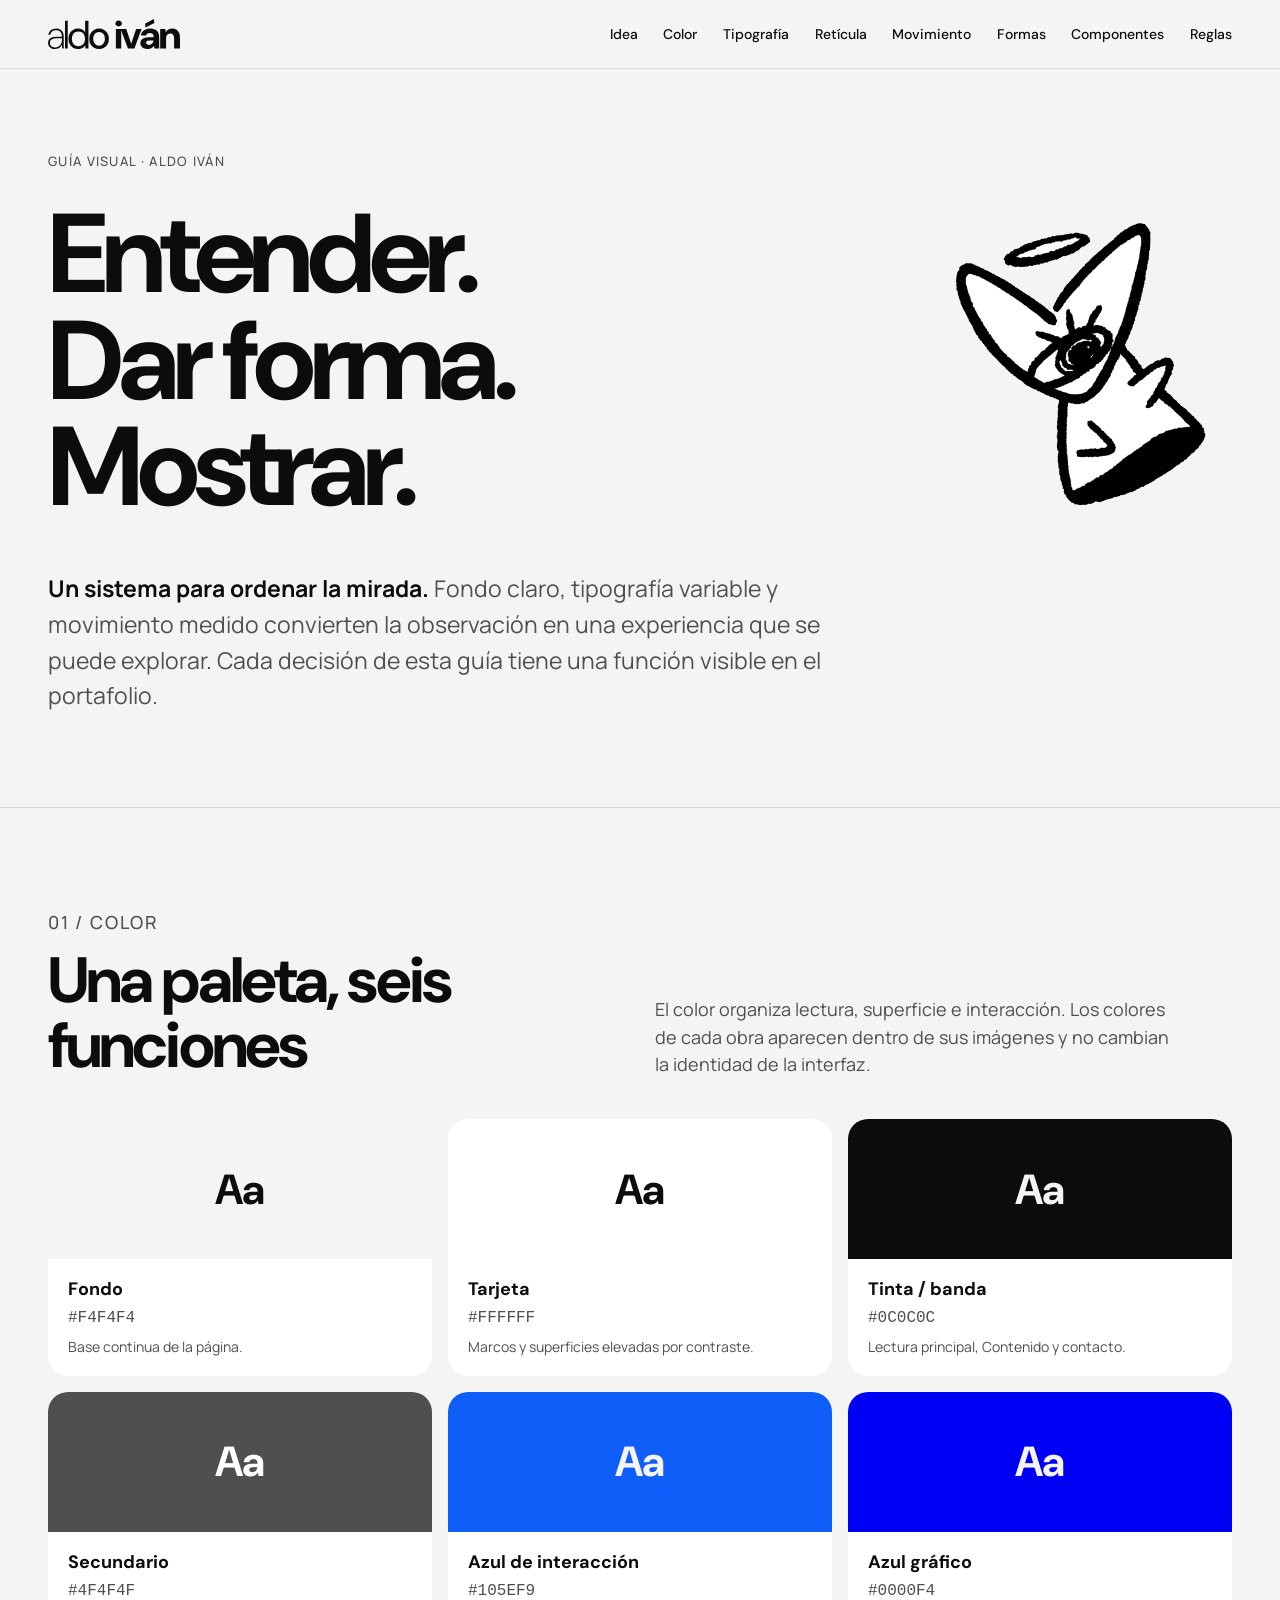
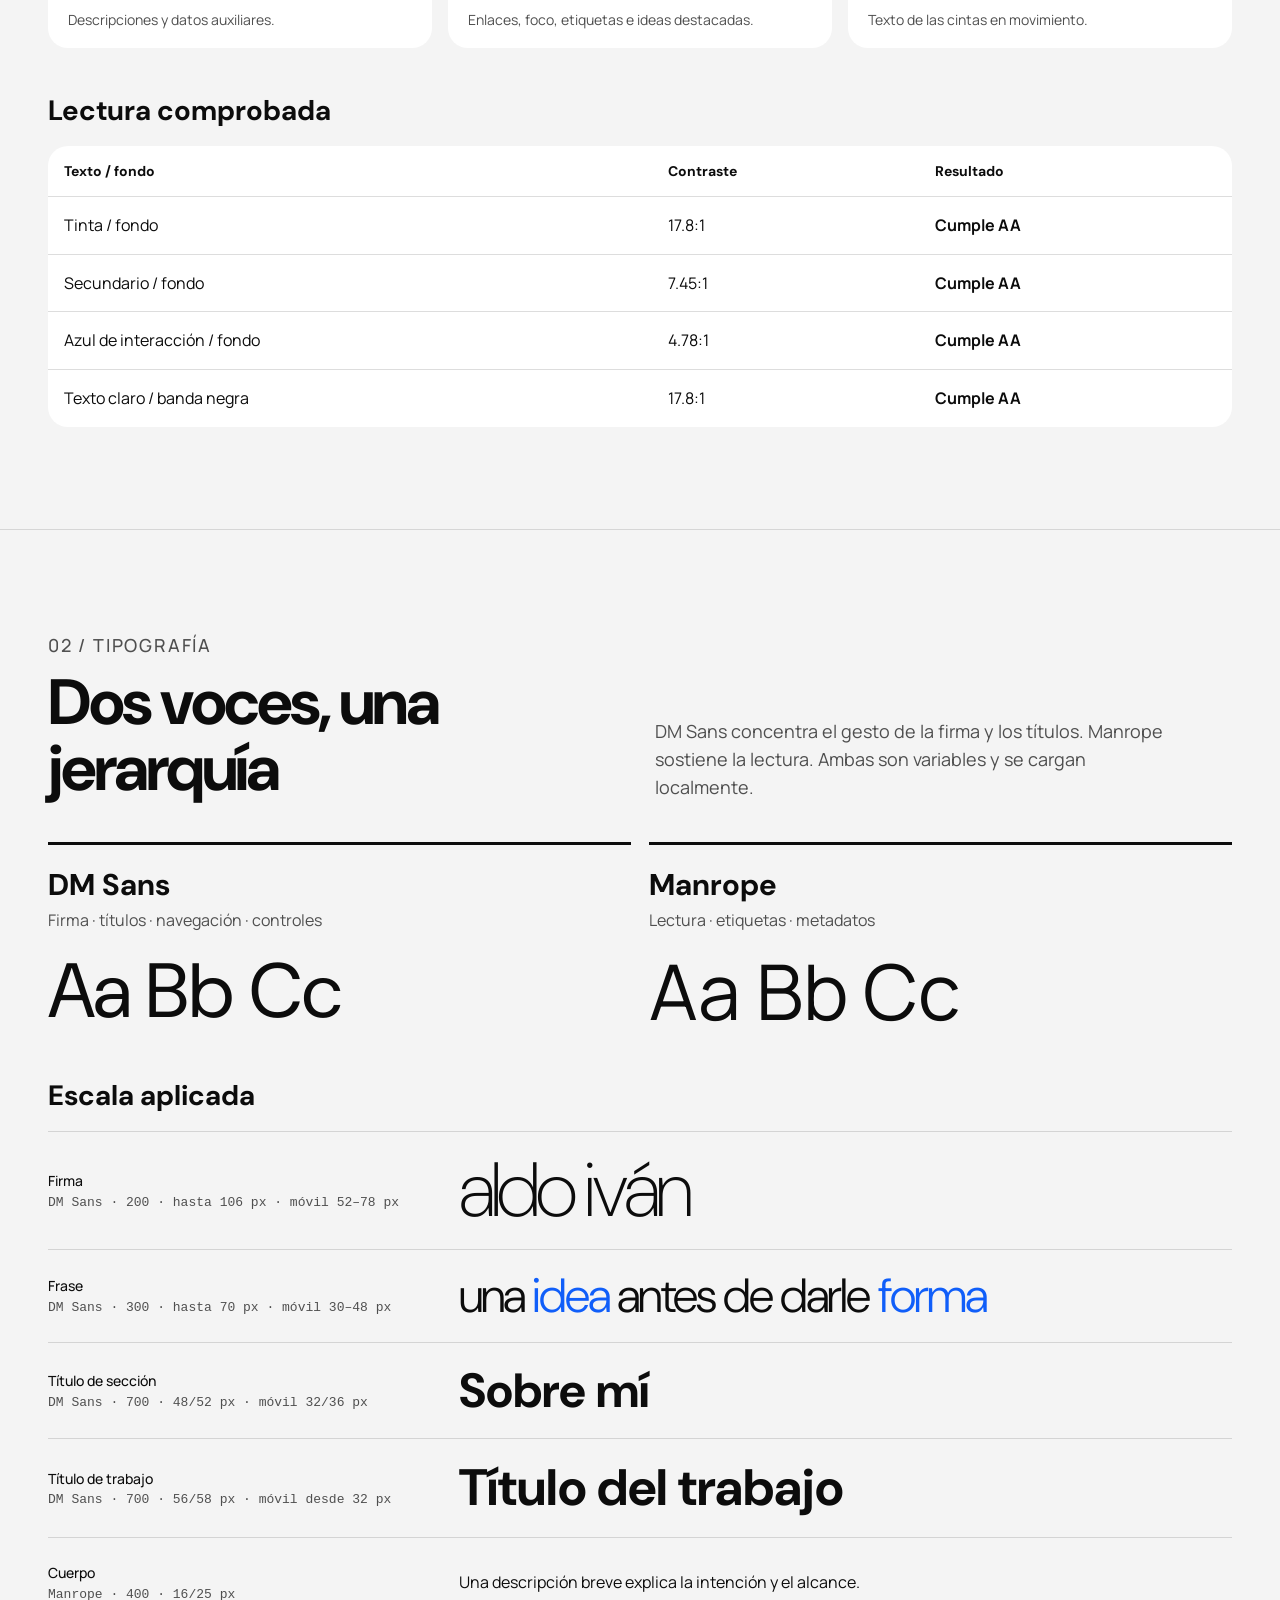
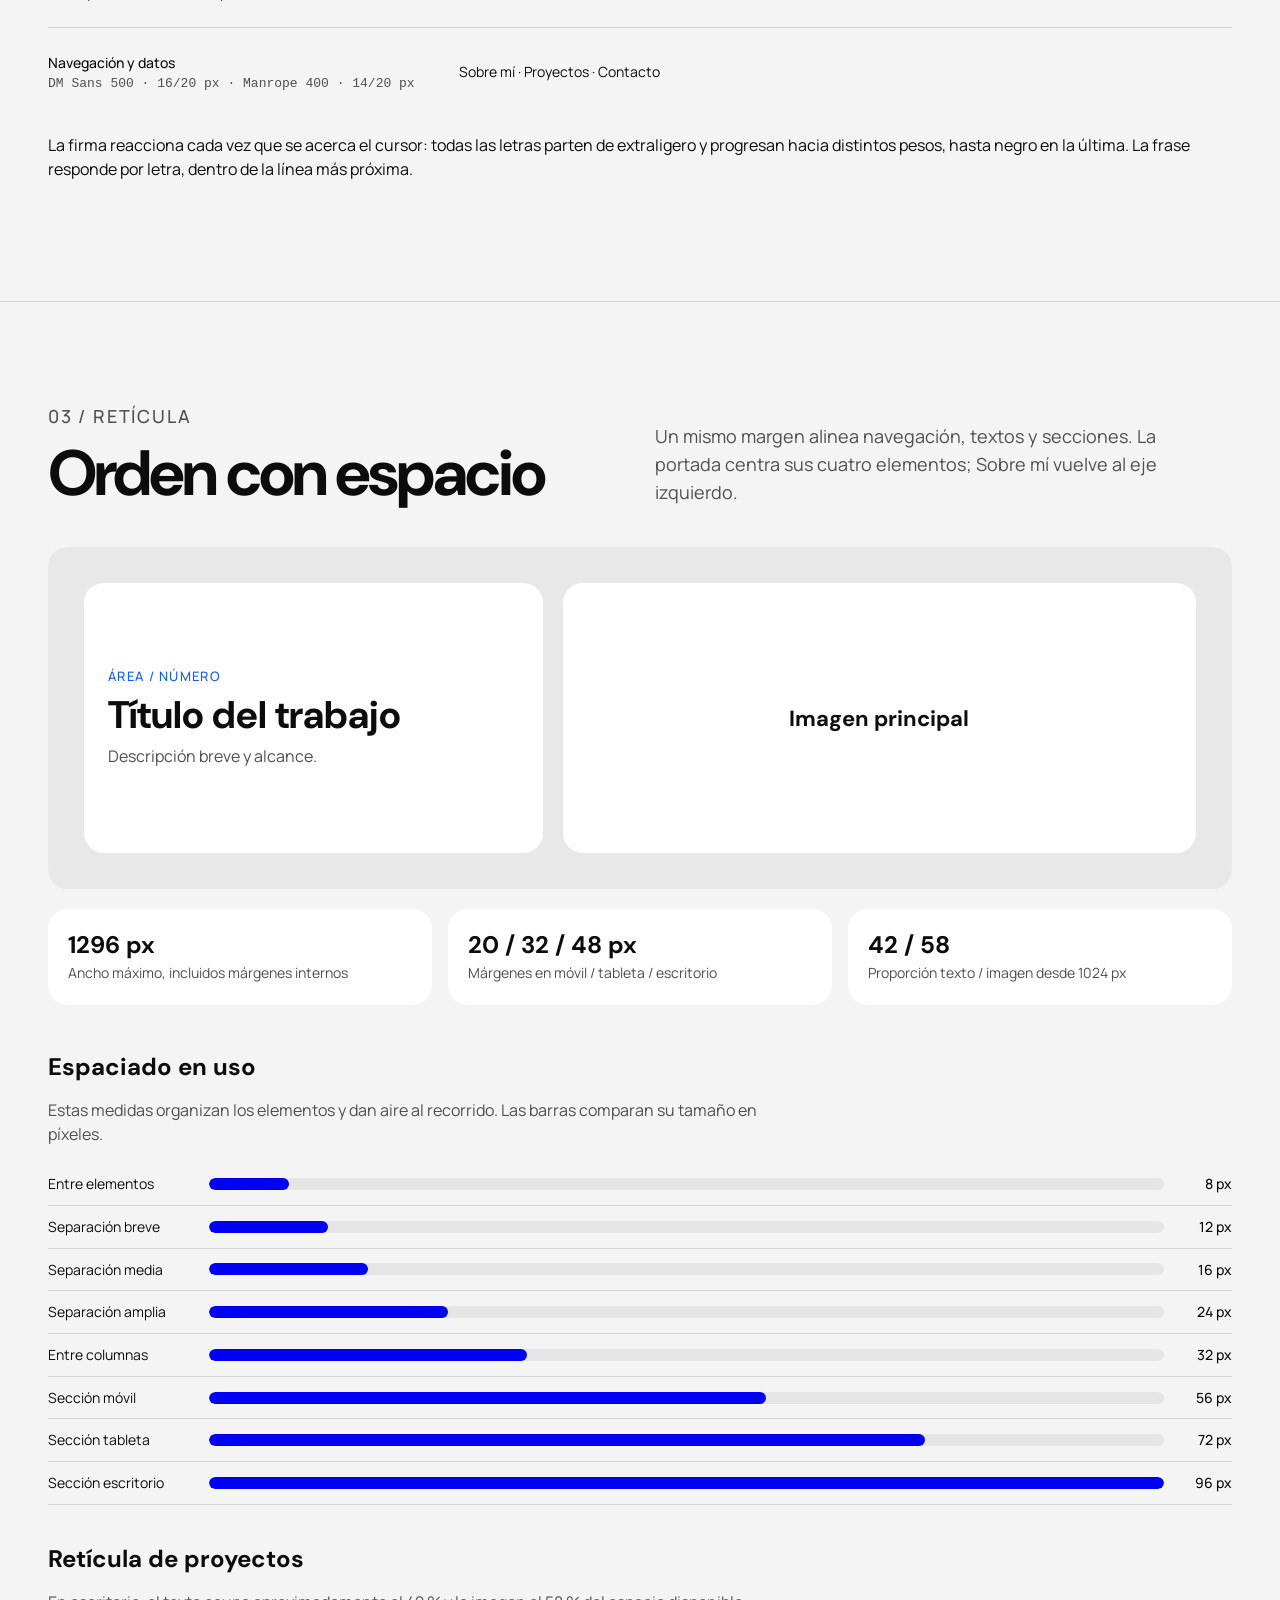
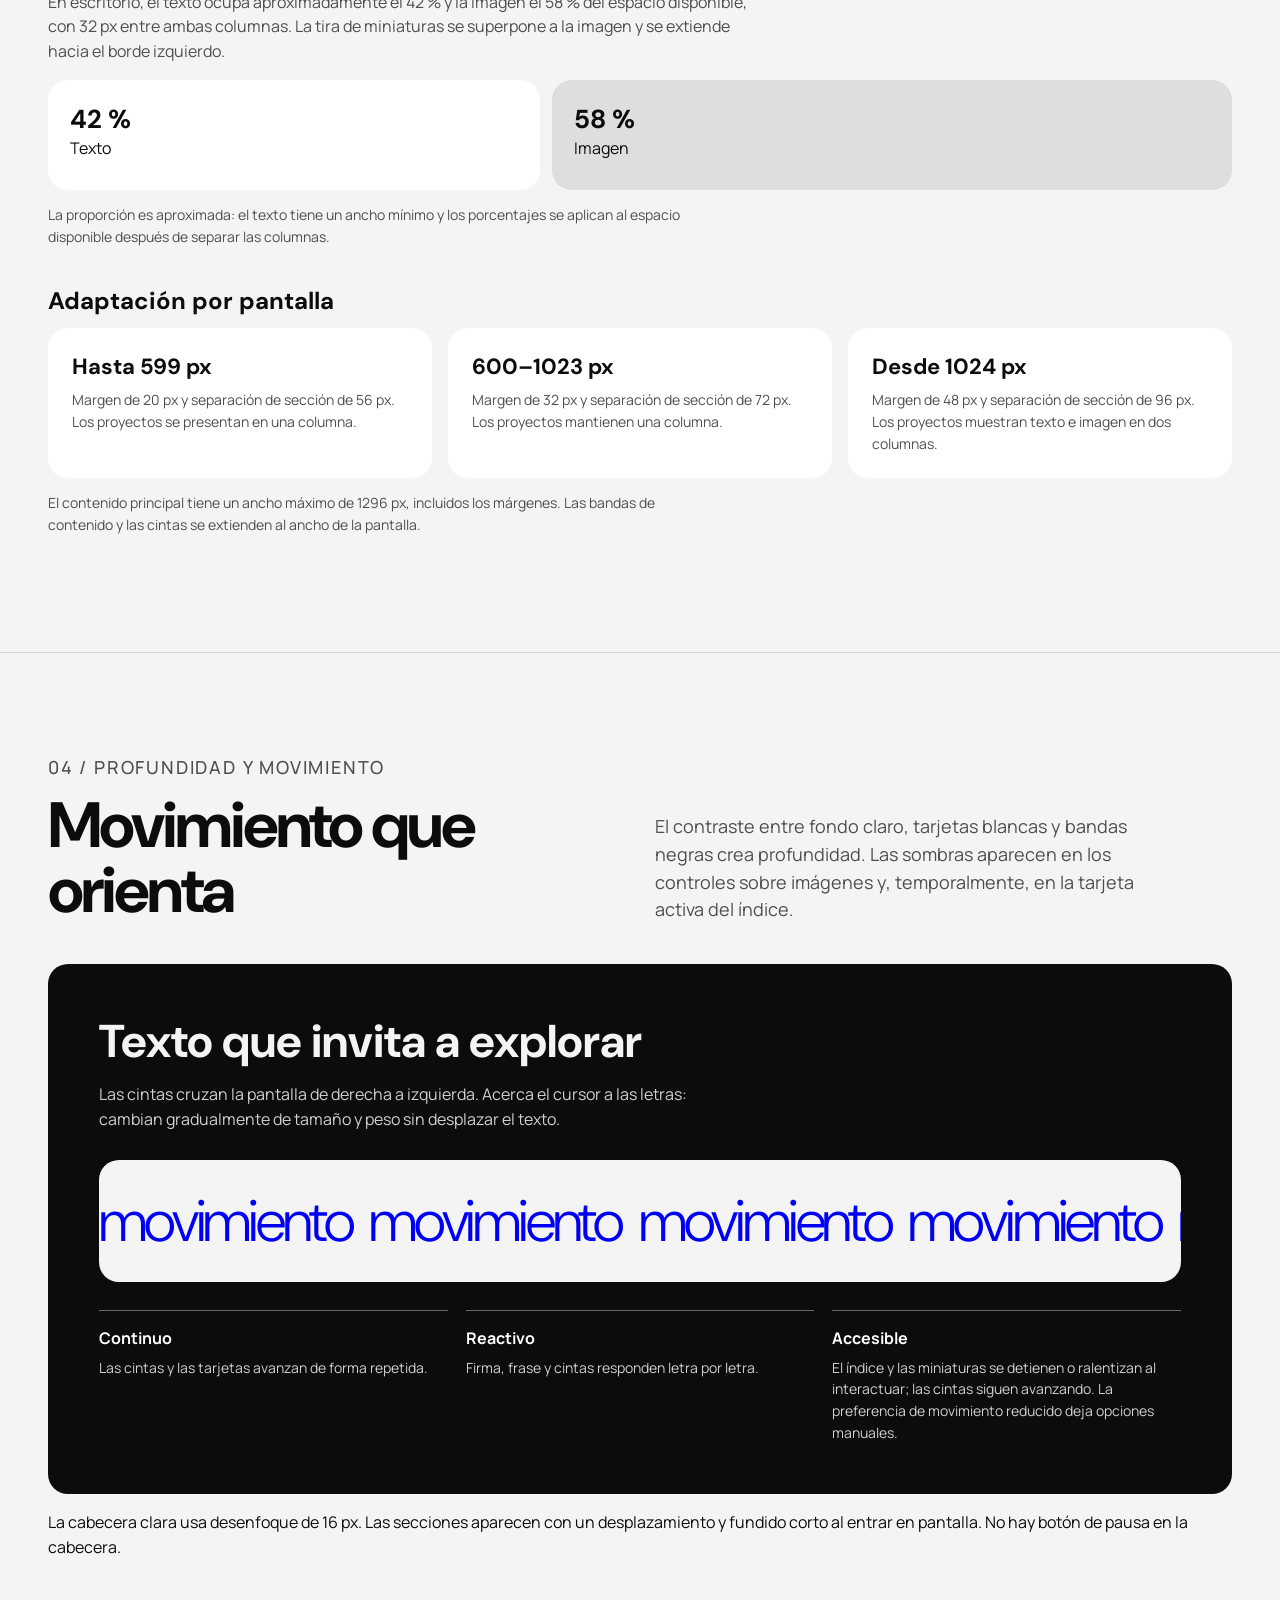
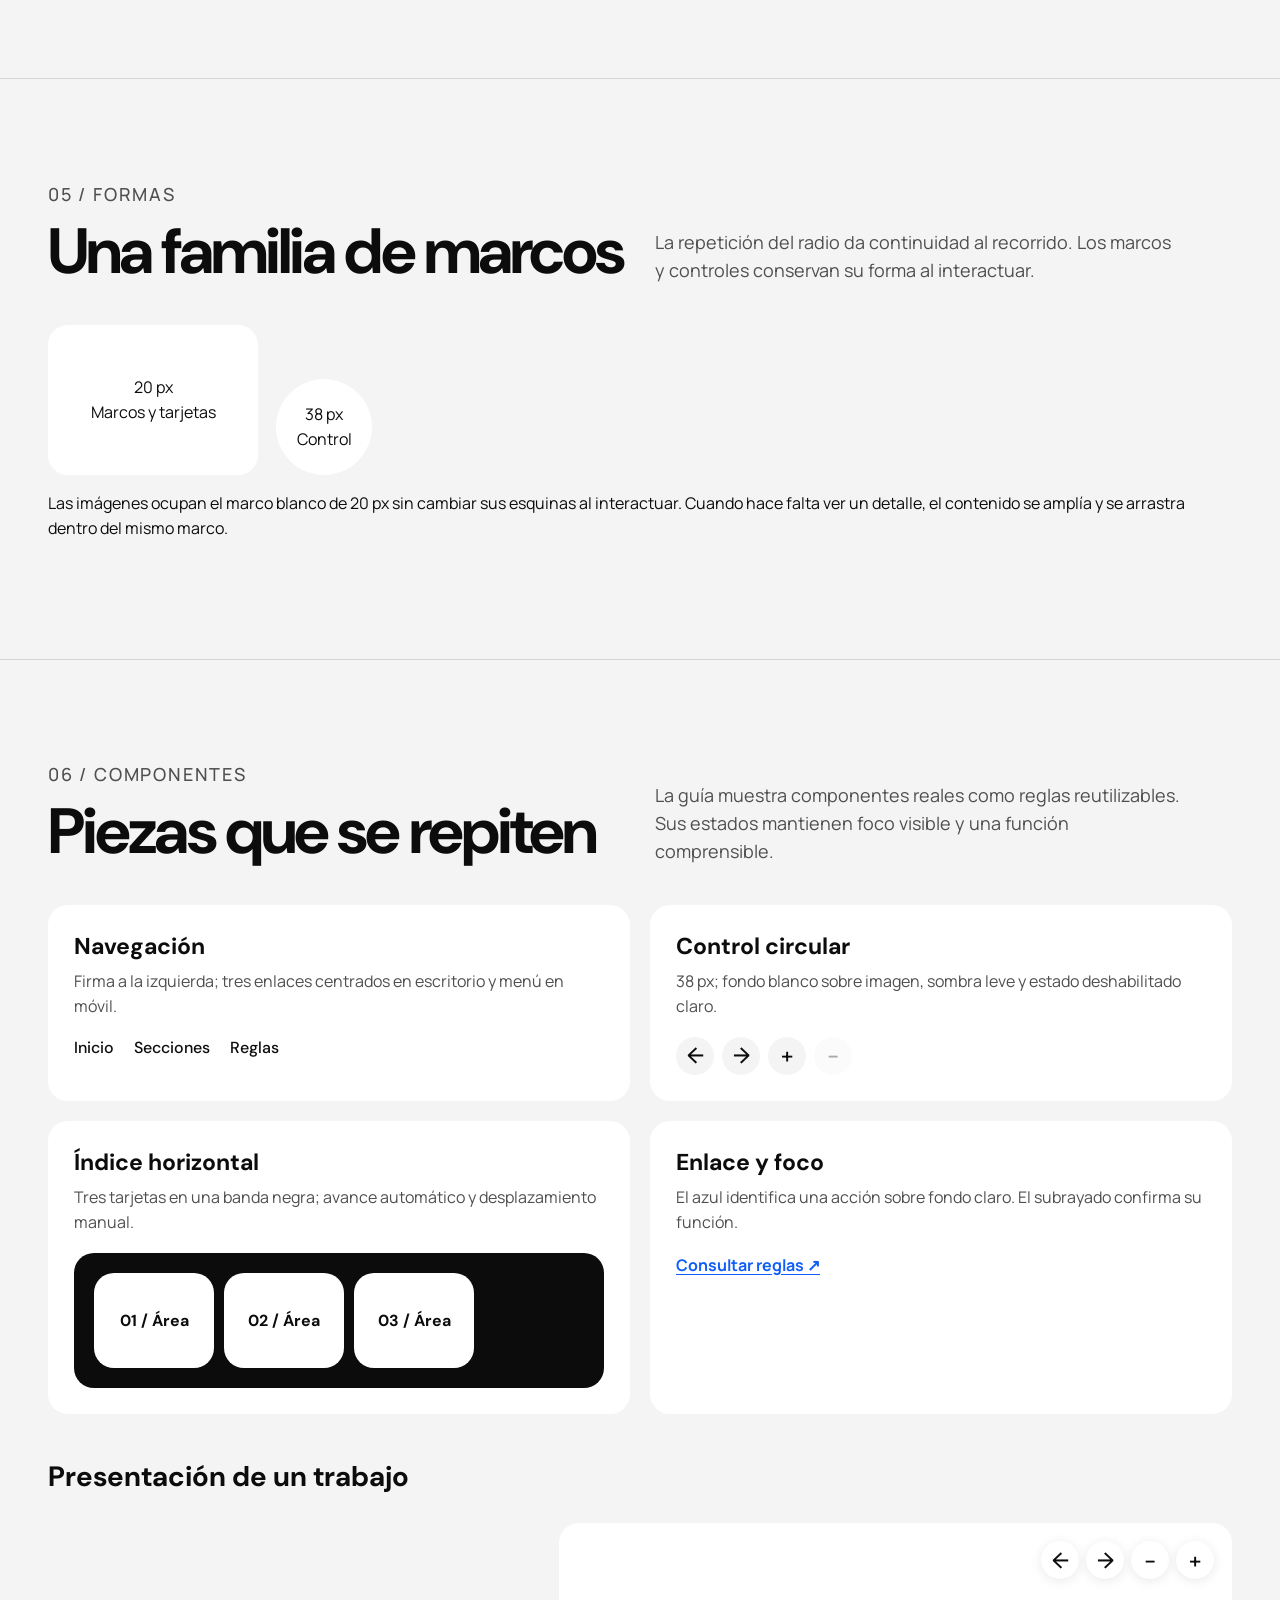
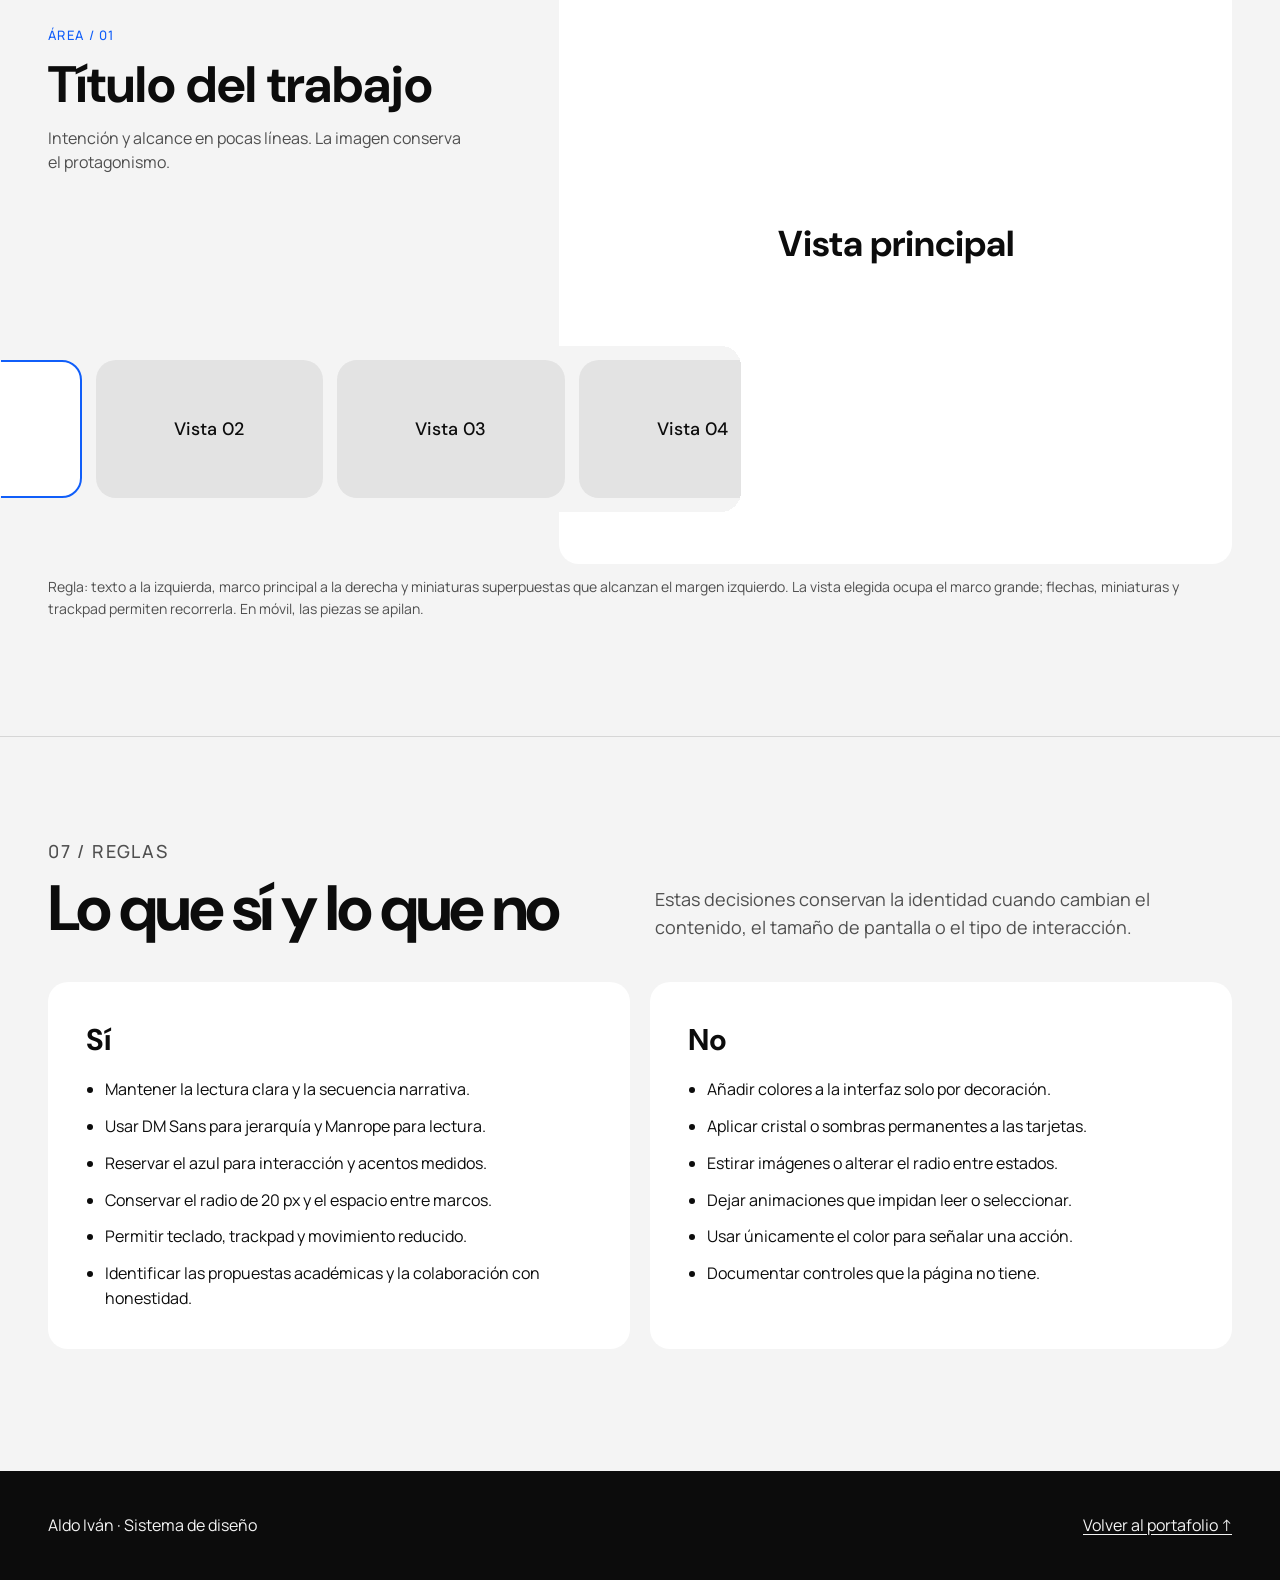
==== commit d3950034: "Ampliar guía de retícula y espaciado" ====
--- a/design.html
+++ b/design.html
@@ -8,11 +8,11 @@
 @media(min-width:1024px){.gallery-thumbs{width:calc(var(--stage-left,0px) + 27%)}}@media(min-width:751px) and (max-width:1023px){.gallery-thumbs{width:calc(100% + var(--stage-left,0px))}}@media(max-width:750px){.intro-title img{width:26vw}.gallery-demo{grid-template-columns:1fr;gap:18px;min-height:0;padding-bottom:100px}.gallery-text{padding:0}.gallery-main{min-height:360px}.gallery-thumbs{left:0;top:auto;bottom:-75px;width:100%;height:105px;padding:10px;gap:10px}.gallery-thumbs button{flex-basis:calc((100% - 24px)/3);height:100%}.gallery-controls{right:10px;top:10px}}
 @media(max-width:480px){.intro-title{gap:6px}.intro-title img{width:25vw}.gallery-main{min-height:300px}.gallery-controls button{width:34px;height:34px;font-size:19px}}
 @media(prefers-reduced-motion:reduce){.gallery-main>span{transition:none}}
-</style></head><body><a class="sr-only" href="#principal">Saltar al contenido</a><header class="site-head"><div class="wrap head-inner"><a class="brand" href="index.html" aria-label="Volver al portafolio"><img src="assets/aldoivan.svg" alt="Aldo Iván"></a><nav aria-label="Secciones de la guía"><a href="#overview">Idea</a><a href="#colors">Color</a><a href="#typography">Tipografía</a><a href="#layout">Retícula</a><a href="#motion">Movimiento</a><a href="#shapes">Formas</a><a href="#components">Componentes</a><a href="#rules">Reglas</a></nav></div></header><main id="principal"><div class="wrap intro" id="overview"><p class="eyebrow">Guía visual · Aldo Iván</p><div class="intro-title"><h1>Entender.<br>Dar forma.<br>Mostrar.</h1><img src="assets/yo-portada.png" alt="Personaje de Aldo Iván saludando"></div><p><strong>Un sistema para ordenar la mirada.</strong> Fondo claro, tipografía variable y movimiento medido convierten la observación en una experiencia que se puede explorar. Cada decisión de esta guía tiene una función visible en el portafolio.</p></div>
+.layout-details{margin-top:48px}.layout-details h3{font:700 24px/1.2 'DM Sans',sans-serif;margin:40px 0 12px}.layout-details p{color:var(--muted);max-width:72ch}.spacing-row{display:grid;grid-template-columns:145px 1fr 52px;align-items:center;gap:16px;padding:10px 0;border-bottom:1px solid #d6d6d6;font-size:14px}.spacing-track{height:12px;background:#e5e5e5;border-radius:999px;overflow:hidden}.spacing-track span{display:block;height:100%;width:var(--w);background:var(--graphic);border-radius:inherit}.spacing-row b{text-align:right;font-weight:500}.layout-ranges{display:grid;grid-template-columns:repeat(3,1fr);gap:16px}.layout-range{padding:24px;border-radius:var(--radius);background:var(--card)}.layout-range strong{display:block;font:700 22px 'DM Sans',sans-serif}.layout-range p{font-size:14px;margin:8px 0 0}.ratio-visual{display:grid;grid-template-columns:42fr 58fr;gap:12px}.ratio-visual div{padding:22px;background:#fff;border-radius:var(--radius);min-height:110px}.ratio-visual div:last-child{background:#dedede}.ratio-visual strong{display:block;font:700 26px 'DM Sans',sans-serif}.layout-note{font-size:14px}@media(max-width:750px){.layout-ranges{grid-template-columns:1fr}.spacing-row{grid-template-columns:110px 1fr 46px;gap:8px}.ratio-visual{grid-template-columns:1fr}.ratio-visual div{min-height:70px}}</style></head><body><a class="sr-only" href="#principal">Saltar al contenido</a><header class="site-head"><div class="wrap head-inner"><a class="brand" href="index.html" aria-label="Volver al portafolio"><img src="assets/aldoivan.svg" alt="Aldo Iván"></a><nav aria-label="Secciones de la guía"><a href="#overview">Idea</a><a href="#colors">Color</a><a href="#typography">Tipografía</a><a href="#layout">Retícula</a><a href="#motion">Movimiento</a><a href="#shapes">Formas</a><a href="#components">Componentes</a><a href="#rules">Reglas</a></nav></div></header><main id="principal"><div class="wrap intro" id="overview"><p class="eyebrow">Guía visual · Aldo Iván</p><div class="intro-title"><h1>Entender.<br>Dar forma.<br>Mostrar.</h1><img src="assets/yo-portada.png" alt="Personaje de Aldo Iván saludando"></div><p><strong>Un sistema para ordenar la mirada.</strong> Fondo claro, tipografía variable y movimiento medido convierten la observación en una experiencia que se puede explorar. Cada decisión de esta guía tiene una función visible en el portafolio.</p></div>
 <section id="colors"><div class="wrap"><div class="section-top"><div><p class="eyebrow">01 / Color</p><h2>Una paleta, seis funciones</h2></div><p>El color organiza lectura, superficie e interacción. Los colores de cada obra aparecen dentro de sus imágenes y no cambian la identidad de la interfaz.</p></div><div class="swatches">
 <div class="swatch"><div class="swatch-preview" style="background:#f4f4f4;color:#0c0c0c">Aa</div><div class="swatch-info"><strong>Fondo</strong><code>#F4F4F4</code><p>Base continua de la página.</p></div></div><div class="swatch"><div class="swatch-preview" style="background:#fff;color:#0c0c0c">Aa</div><div class="swatch-info"><strong>Tarjeta</strong><code>#FFFFFF</code><p>Marcos y superficies elevadas por contraste.</p></div></div><div class="swatch"><div class="swatch-preview" style="background:#0c0c0c;color:#f4f4f4">Aa</div><div class="swatch-info"><strong>Tinta / banda</strong><code>#0C0C0C</code><p>Lectura principal, Contenido y contacto.</p></div></div><div class="swatch"><div class="swatch-preview" style="background:#4f4f4f;color:#fff">Aa</div><div class="swatch-info"><strong>Secundario</strong><code>#4F4F4F</code><p>Descripciones y datos auxiliares.</p></div></div><div class="swatch"><div class="swatch-preview" style="background:#105ef9;color:#f4f4f4">Aa</div><div class="swatch-info"><strong>Azul de interacción</strong><code>#105EF9</code><p>Enlaces, foco, etiquetas e ideas destacadas.</p></div></div><div class="swatch"><div class="swatch-preview" style="background:#0000f4;color:#f4f4f4">Aa</div><div class="swatch-info"><strong>Azul gráfico</strong><code>#0000F4</code><p>Texto de las cintas en movimiento.</p></div></div></div><h3 class="subhead">Lectura comprobada</h3><table class="contrast"><thead><tr><th>Texto / fondo</th><th>Contraste</th><th>Resultado</th></tr></thead><tbody><tr><td>Tinta / fondo</td><td>17.8:1</td><td class="pass">Cumple AA</td></tr><tr><td>Secundario / fondo</td><td>7.45:1</td><td class="pass">Cumple AA</td></tr><tr><td>Azul de interacción / fondo</td><td>4.78:1</td><td class="pass">Cumple AA</td></tr><tr><td>Texto claro / banda negra</td><td>17.8:1</td><td class="pass">Cumple AA</td></tr></tbody></table></div></section>
 <section id="typography"><div class="wrap"><div class="section-top"><div><p class="eyebrow">02 / Tipografía</p><h2>Dos voces, una jerarquía</h2></div><p>DM Sans concentra el gesto de la firma y los títulos. Manrope sostiene la lectura. Ambas son variables y se cargan localmente.</p></div><div class="font-pair"><div class="font-card"><h3>DM Sans</h3><p>Firma · títulos · navegación · controles</p><div class="sample" style="font-family:'DM Sans',sans-serif">Aa Bb Cc</div></div><div class="font-card manrope"><h3>Manrope</h3><p>Lectura · etiquetas · metadatos</p><div class="sample">Aa Bb Cc</div></div></div><h3 class="subhead">Escala aplicada</h3><div class="type-row"><div><strong>Firma</strong><code>DM Sans · 200 · hasta 106 px · móvil 52–78 px</code></div><div class="sample hero">aldo iván</div></div><div class="type-row"><div><strong>Frase</strong><code>DM Sans · 300 · hasta 70 px · móvil 30–48 px</code></div><div class="sample statement">una <span class="blue">idea</span> antes de darle <span class="blue">forma</span></div></div><div class="type-row"><div><strong>Título de sección</strong><code>DM Sans · 700 · 48/52 px · móvil 32/36 px</code></div><div class="sample section">Sobre mí</div></div><div class="type-row"><div><strong>Título de trabajo</strong><code>DM Sans · 700 · 56/58 px · móvil desde 32 px</code></div><div class="sample project">Título del trabajo</div></div><div class="type-row"><div><strong>Cuerpo</strong><code>Manrope · 400 · 16/25 px</code></div><div class="sample body">Una descripción breve explica la intención y el alcance.</div></div><div class="type-row"><div><strong>Navegación y datos</strong><code>DM Sans 500 · 16/20 px · Manrope 400 · 14/20 px</code></div><div class="sample meta">Sobre mí · Proyectos · Contacto</div></div><p>La firma reacciona cada vez que se acerca el cursor: todas las letras parten de extraligero y progresan hacia distintos pesos, hasta negro en la última. La frase responde por letra, dentro de la línea más próxima.</p></div></section>
-<section id="layout"><div class="wrap"><div class="section-top"><div><p class="eyebrow">03 / Retícula</p><h2>Orden con espacio</h2></div><p>Un mismo margen alinea navegación, textos y secciones. La portada centra sus cuatro elementos; Sobre mí vuelve al eje izquierdo.</p></div><div class="layout-board" aria-label="Esquema de composición en escritorio"><div class="layout-copy"><span class="eyebrow blue">Área / número</span><h3>Título del trabajo</h3><p>Descripción breve y alcance.</p></div><div class="layout-image">Imagen principal</div></div><div class="spec-list"><div><strong>1296 px</strong><span>Ancho máximo, incluidos márgenes internos</span></div><div><strong>20 / 32 / 48 px</strong><span>Márgenes en móvil / tableta / escritorio</span></div><div><strong>42 / 58</strong><span>Proporción texto / imagen desde 1024 px</span></div></div><p>Las secciones se separan 56, 72 y 96 px según el ancho. Bajo 1024 px la presentación de trabajos pasa a una columna. El índice y las cintas cruzan el ancho completo; la página nunca debe desplazarse lateralmente.</p></div></section>
+<section id="layout"><div class="wrap"><div class="section-top"><div><p class="eyebrow">03 / Retícula</p><h2>Orden con espacio</h2></div><p>Un mismo margen alinea navegación, textos y secciones. La portada centra sus cuatro elementos; Sobre mí vuelve al eje izquierdo.</p></div><div class="layout-board" aria-label="Esquema de composición en escritorio"><div class="layout-copy"><span class="eyebrow blue">Área / número</span><h3>Título del trabajo</h3><p>Descripción breve y alcance.</p></div><div class="layout-image">Imagen principal</div></div><div class="spec-list"><div><strong>1296 px</strong><span>Ancho máximo, incluidos márgenes internos</span></div><div><strong>20 / 32 / 48 px</strong><span>Márgenes en móvil / tableta / escritorio</span></div><div><strong>42 / 58</strong><span>Proporción texto / imagen desde 1024 px</span></div></div><div class="layout-details"><h3>Espaciado en uso</h3><p>Estas medidas organizan los elementos y dan aire al recorrido. Las barras comparan su tamaño en píxeles.</p><div aria-label="Escala de espaciado"><div class="spacing-row"><span>Entre elementos</span><div class="spacing-track" aria-hidden="true"><span style="--w:8.33%"></span></div><b>8 px</b></div><div class="spacing-row"><span>Separación breve</span><div class="spacing-track" aria-hidden="true"><span style="--w:12.50%"></span></div><b>12 px</b></div><div class="spacing-row"><span>Separación media</span><div class="spacing-track" aria-hidden="true"><span style="--w:16.67%"></span></div><b>16 px</b></div><div class="spacing-row"><span>Separación amplia</span><div class="spacing-track" aria-hidden="true"><span style="--w:25.00%"></span></div><b>24 px</b></div><div class="spacing-row"><span>Entre columnas</span><div class="spacing-track" aria-hidden="true"><span style="--w:33.33%"></span></div><b>32 px</b></div><div class="spacing-row"><span>Sección móvil</span><div class="spacing-track" aria-hidden="true"><span style="--w:58.33%"></span></div><b>56 px</b></div><div class="spacing-row"><span>Sección tableta</span><div class="spacing-track" aria-hidden="true"><span style="--w:75.00%"></span></div><b>72 px</b></div><div class="spacing-row"><span>Sección escritorio</span><div class="spacing-track" aria-hidden="true"><span style="--w:100.00%"></span></div><b>96 px</b></div></div><h3>Retícula de proyectos</h3><p>En escritorio, el texto ocupa aproximadamente el 42 % y la imagen el 58 % del espacio disponible, con 32 px entre ambas columnas. La tira de miniaturas se superpone a la imagen y se extiende hacia el borde izquierdo.</p><div class="ratio-visual" aria-label="Dos columnas: texto 42 por ciento e imagen 58 por ciento"><div><strong>42 %</strong>Texto</div><div><strong>58 %</strong>Imagen</div></div><p class="layout-note">La proporción es aproximada: el texto tiene un ancho mínimo y los porcentajes se aplican al espacio disponible después de separar las columnas.</p><h3>Adaptación por pantalla</h3><div class="layout-ranges"><div class="layout-range"><strong>Hasta 599 px</strong><p>Margen de 20 px y separación de sección de 56 px. Los proyectos se presentan en una columna.</p></div><div class="layout-range"><strong>600–1023 px</strong><p>Margen de 32 px y separación de sección de 72 px. Los proyectos mantienen una columna.</p></div><div class="layout-range"><strong>Desde 1024 px</strong><p>Margen de 48 px y separación de sección de 96 px. Los proyectos muestran texto e imagen en dos columnas.</p></div></div><p class="layout-note">El contenido principal tiene un ancho máximo de 1296 px, incluidos los márgenes. Las bandas de contenido y las cintas se extienden al ancho de la pantalla.</p></div></div></section>
 <section id="motion"><div class="wrap"><div class="section-top"><div><p class="eyebrow">04 / Profundidad y movimiento</p><h2>Movimiento que orienta</h2></div><p>El contraste entre fondo claro, tarjetas blancas y bandas negras crea profundidad. Las sombras aparecen en los controles sobre imágenes y, temporalmente, en la tarjeta activa del índice.</p></div><div class="dark-panel"><h3>Texto que invita a explorar</h3><p>Las cintas cruzan la pantalla de derecha a izquierda. Acerca el cursor a las letras: cambian gradualmente de tamaño y peso sin desplazar el texto.</p><div class="motion-demo" aria-label="Muestra de una cinta de texto animada"><div class="motion-track" id="motion-track"><div class="motion-copy" aria-hidden="true">movimiento&nbsp; movimiento&nbsp; movimiento&nbsp; movimiento&nbsp; movimiento&nbsp; movimiento&nbsp; movimiento&nbsp;</div><div class="motion-copy" aria-hidden="true">movimiento&nbsp; movimiento&nbsp; movimiento&nbsp; movimiento&nbsp; movimiento&nbsp; movimiento&nbsp; movimiento&nbsp;</div></div></div><div class="motion-notes"><div><strong>Continuo</strong><p>Las cintas y las tarjetas avanzan de forma repetida.</p></div><div><strong>Reactivo</strong><p>Firma, frase y cintas responden letra por letra.</p></div><div><strong>Accesible</strong><p>El índice y las miniaturas se detienen o ralentizan al interactuar; las cintas siguen avanzando. La preferencia de movimiento reducido deja opciones manuales.</p></div></div></div><p>La cabecera clara usa desenfoque de 16 px. Las secciones aparecen con un desplazamiento y fundido corto al entrar en pantalla. No hay botón de pausa en la cabecera.</p></div></section>
 <section id="shapes"><div class="wrap"><div class="section-top"><div><p class="eyebrow">05 / Formas</p><h2>Una familia de marcos</h2></div><p>La repetición del radio da continuidad al recorrido. Los marcos y controles conservan su forma al interactuar.</p></div><div class="shapes"><div class="shape round">20 px<br>Marcos y tarjetas</div><div class="shape circle">38 px<br>Control</div></div><p>Las imágenes ocupan el marco blanco de 20 px sin cambiar sus esquinas al interactuar. Cuando hace falta ver un detalle, el contenido se amplía y se arrastra dentro del mismo marco.</p></div></section>
 <section id="components"><div class="wrap"><div class="section-top"><div><p class="eyebrow">06 / Componentes</p><h2>Piezas que se repiten</h2></div><p>La guía muestra componentes reales como reglas reutilizables. Sus estados mantienen foco visible y una función comprensible.</p></div><div class="components-grid"><div class="component"><h3>Navegación</h3><p>Firma a la izquierda; tres enlaces centrados en escritorio y menú en móvil.</p><div class="mini-nav"><a href="#overview">Inicio</a><a href="#layout">Secciones</a><a href="#rules">Reglas</a></div></div><div class="component"><h3>Control circular</h3><p>38 px; fondo blanco sobre imagen, sombra leve y estado deshabilitado claro.</p><div class="controls" aria-hidden="true"><span>←</span><span>→</span><span>+</span><span class="is-disabled">−</span></div></div><div class="component"><h3>Índice horizontal</h3><p>Tres tarjetas en una banda negra; avance automático y desplazamiento manual.</p><div class="index-mini" aria-hidden="true"><span>01 / Área</span><span>02 / Área</span><span>03 / Área</span></div></div><div class="component"><h3>Enlace y foco</h3><p>El azul identifica una acción sobre fondo claro. El subrayado confirma su función.</p><a class="blue-link" href="#rules">Consultar reglas ↗</a></div></div><h3 class="subhead">Presentación de un trabajo</h3><div class="gallery-demo"><div class="gallery-text"><span class="eyebrow blue">Área / 01</span><h3>Título del trabajo</h3><p>Intención y alcance en pocas líneas. La imagen conserva el protagonismo.</p></div><div class="gallery-stage"><div class="gallery-main" id="gallery-main" aria-live="polite"><span>Vista principal</span><div class="gallery-controls" aria-label="Controles de la muestra"><button type="button" data-gallery-prev aria-label="Vista anterior">←</button><button type="button" data-gallery-next aria-label="Vista siguiente">→</button><button type="button" data-gallery-out aria-label="Reducir vista">−</button><button type="button" data-gallery-in aria-label="Ampliar vista">+</button></div></div><div class="gallery-thumbs" role="group" aria-label="Vistas de ejemplo"><button type="button" aria-pressed="true">Vista 01</button><button type="button" aria-pressed="false">Vista 02</button><button type="button" aria-pressed="false">Vista 03</button><button type="button" aria-pressed="false">Vista 04</button></div></div></div><p class="gallery-caption">Regla: texto a la izquierda, marco principal a la derecha y miniaturas superpuestas que alcanzan el margen izquierdo. La vista elegida ocupa el marco grande; flechas, miniaturas y trackpad permiten recorrerla. En móvil, las piezas se apilan.</p></div></section>
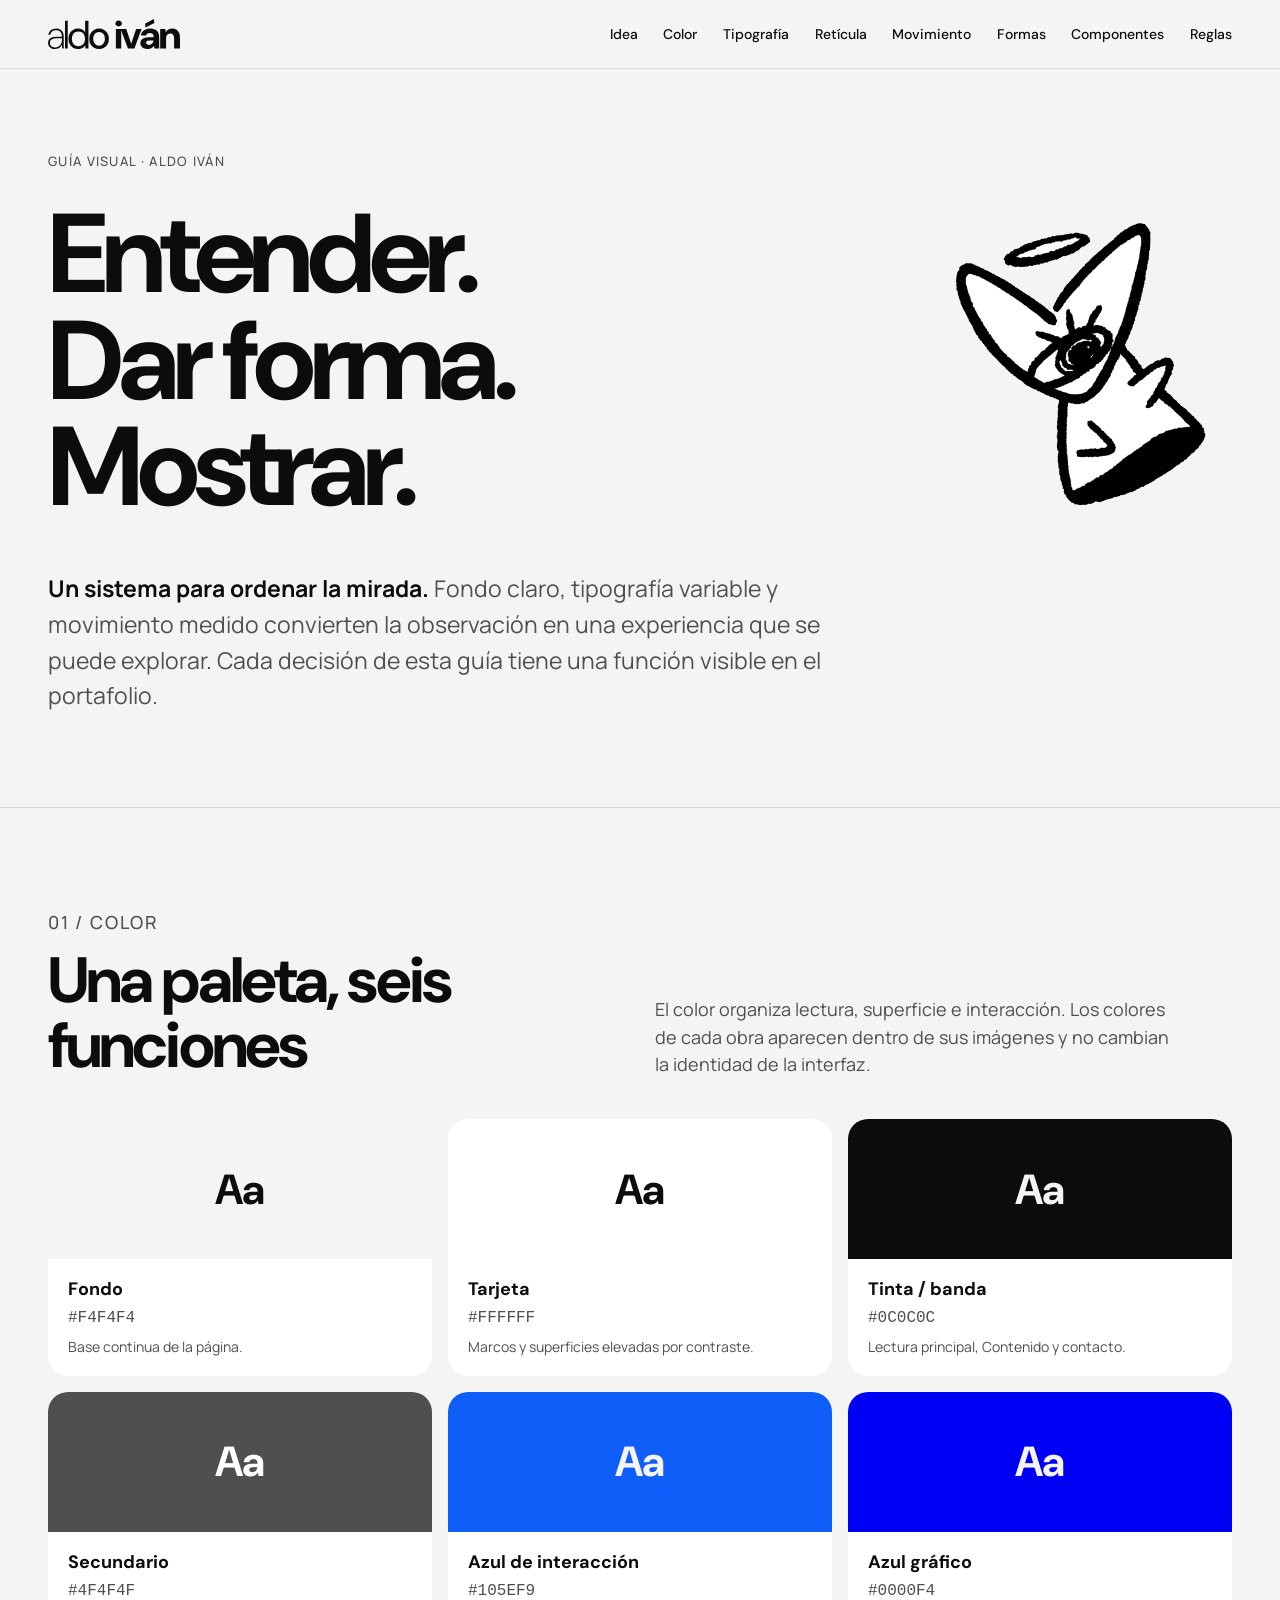
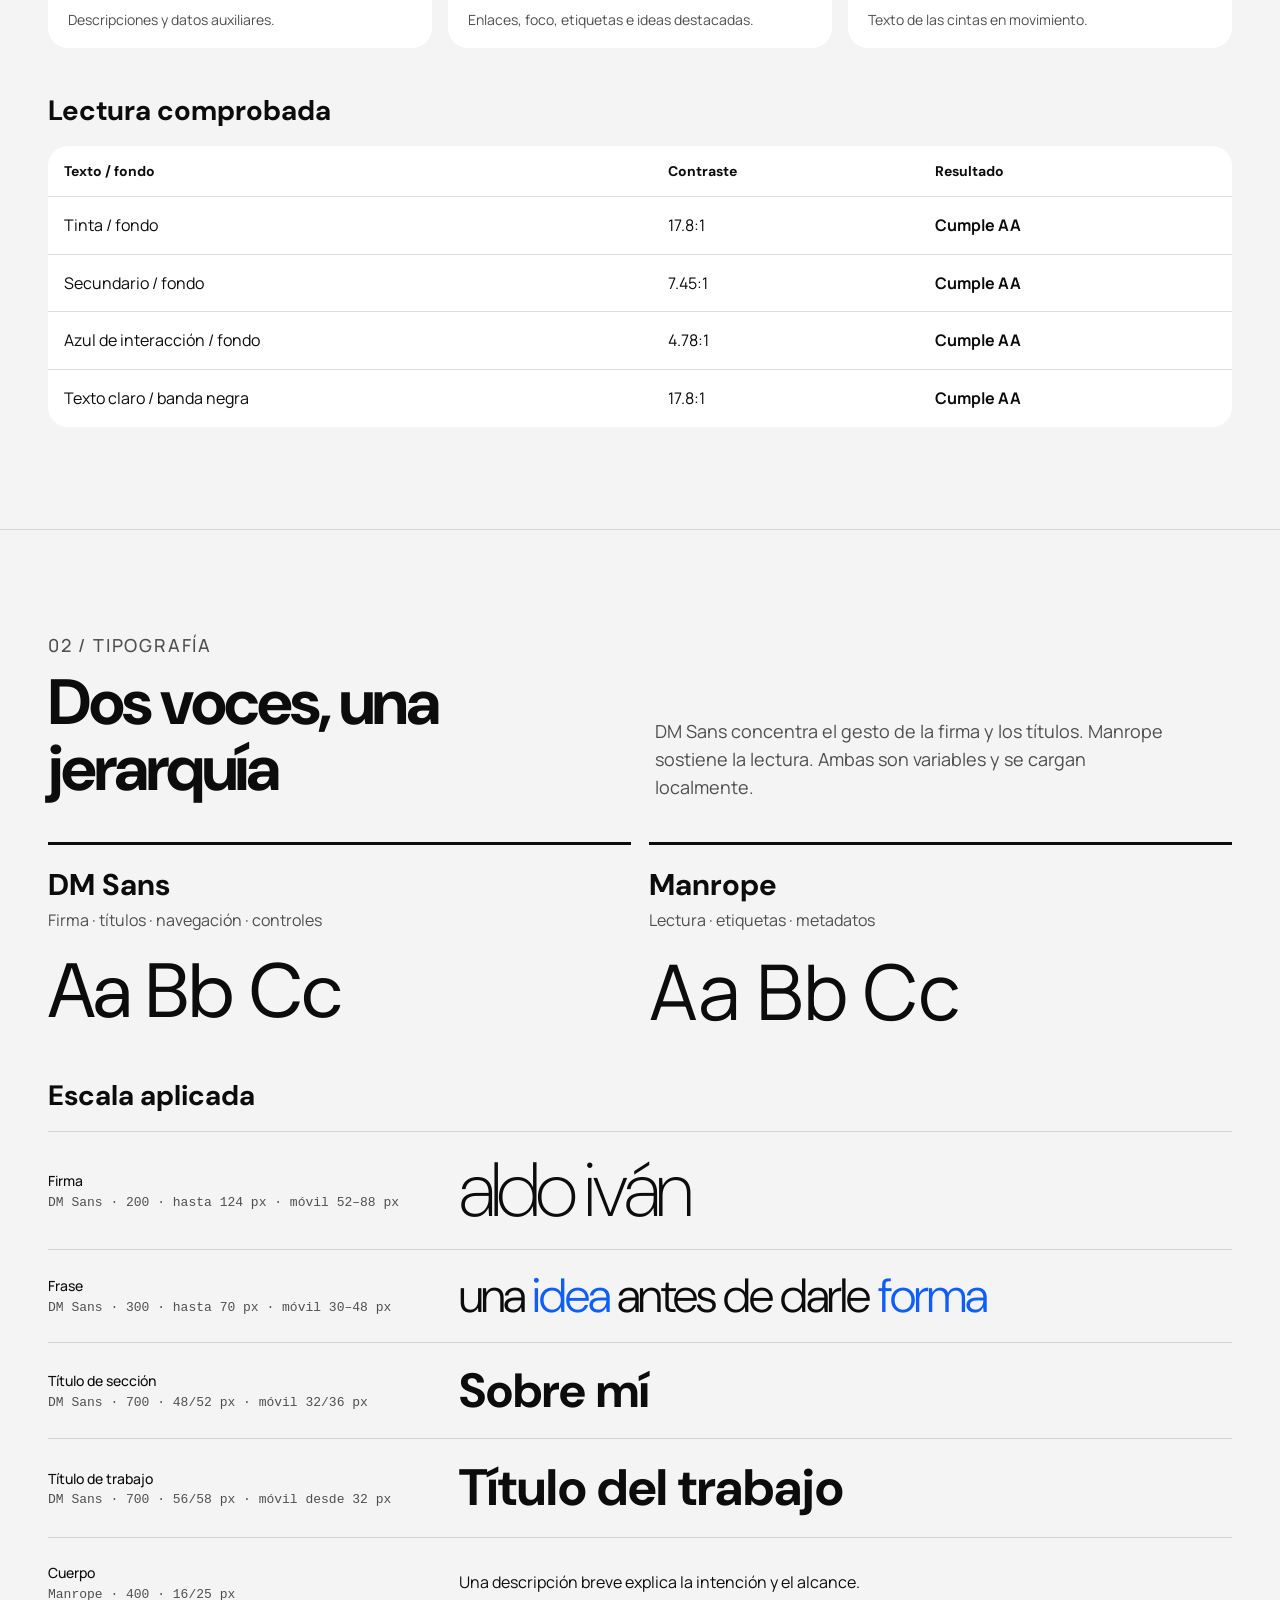
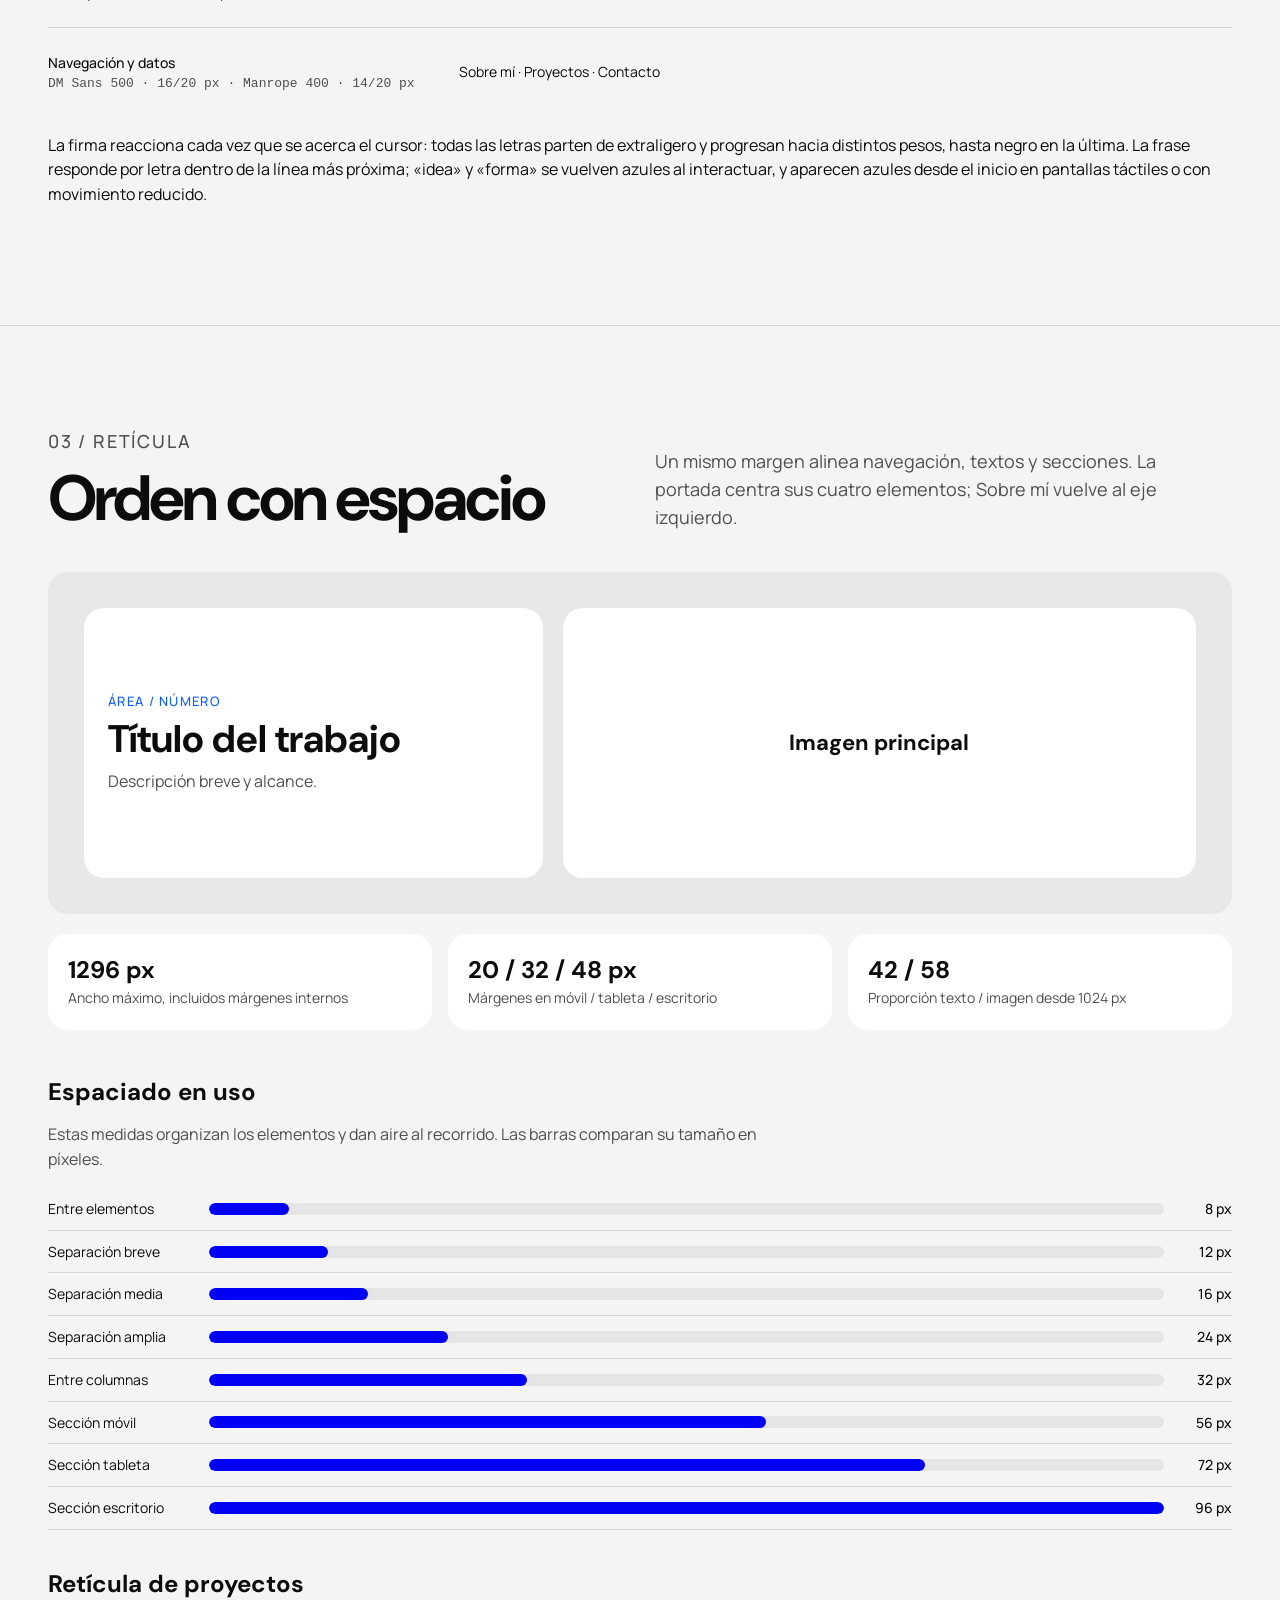
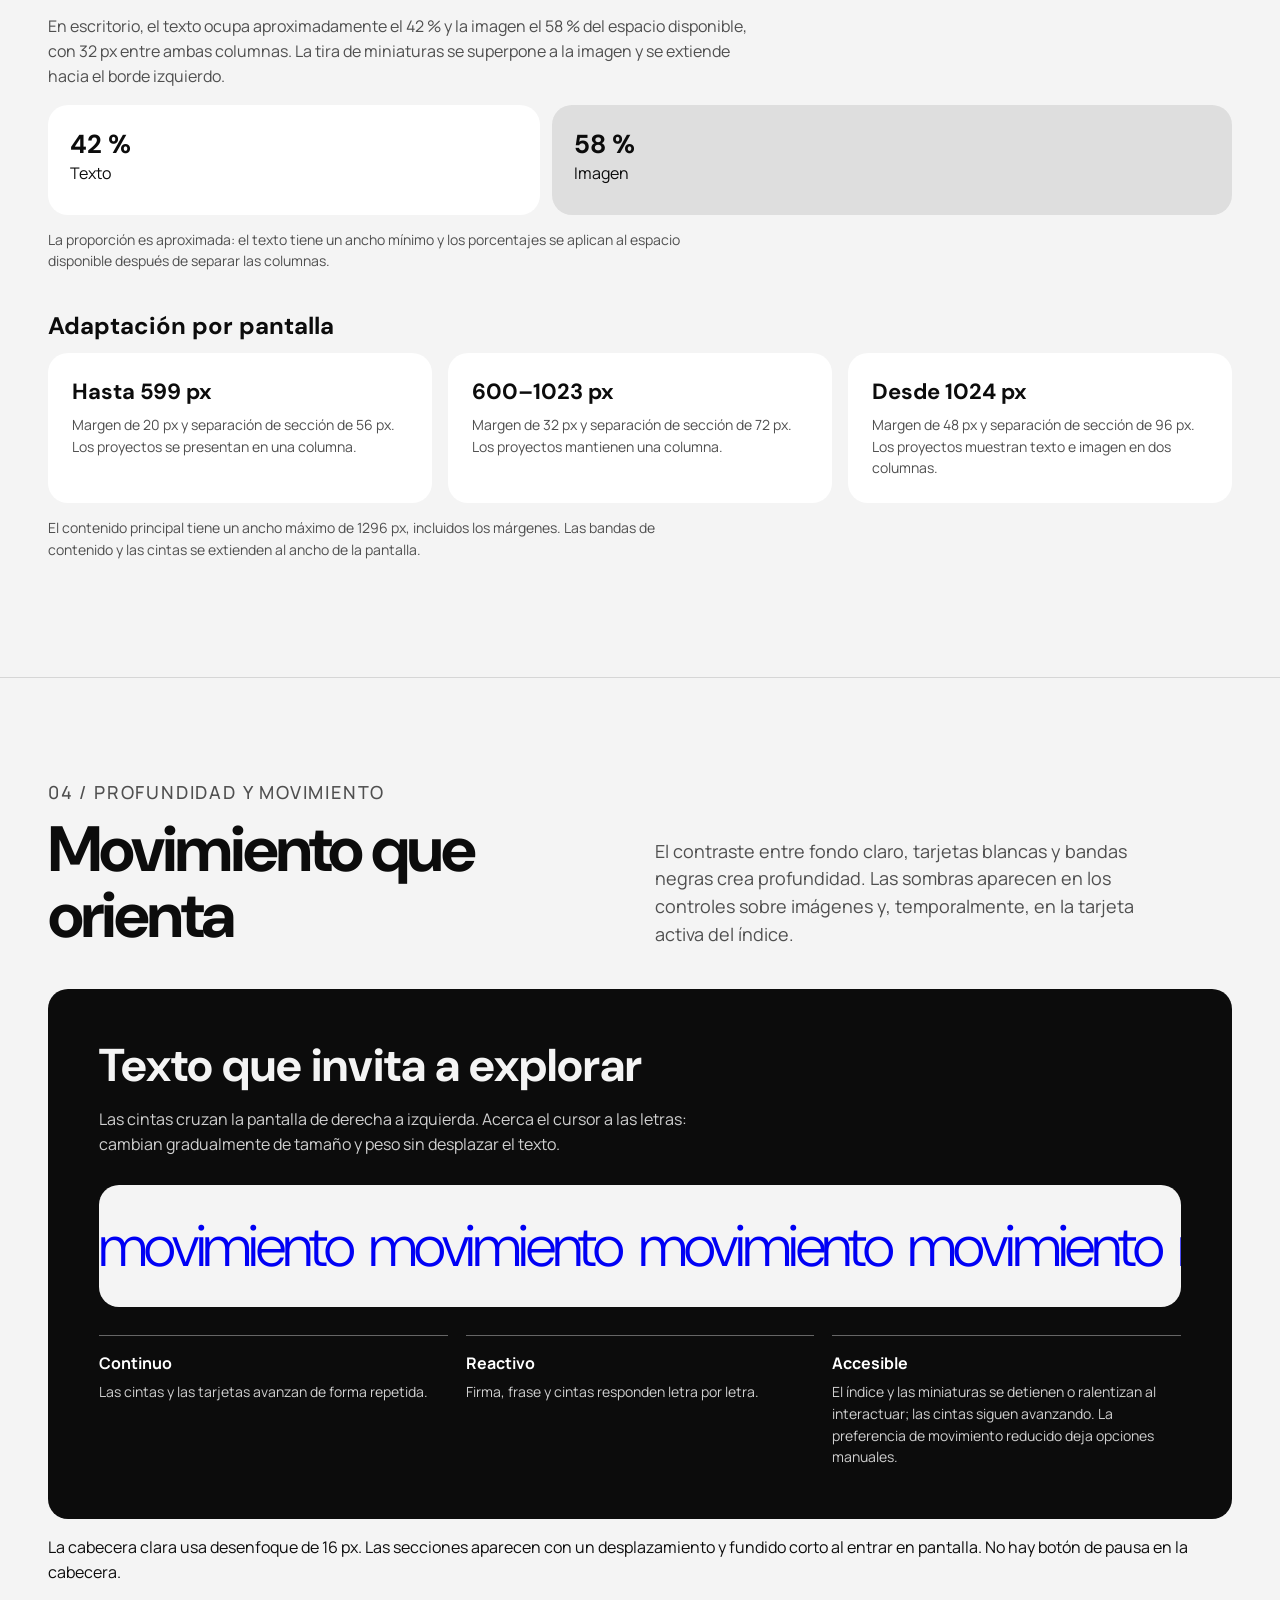
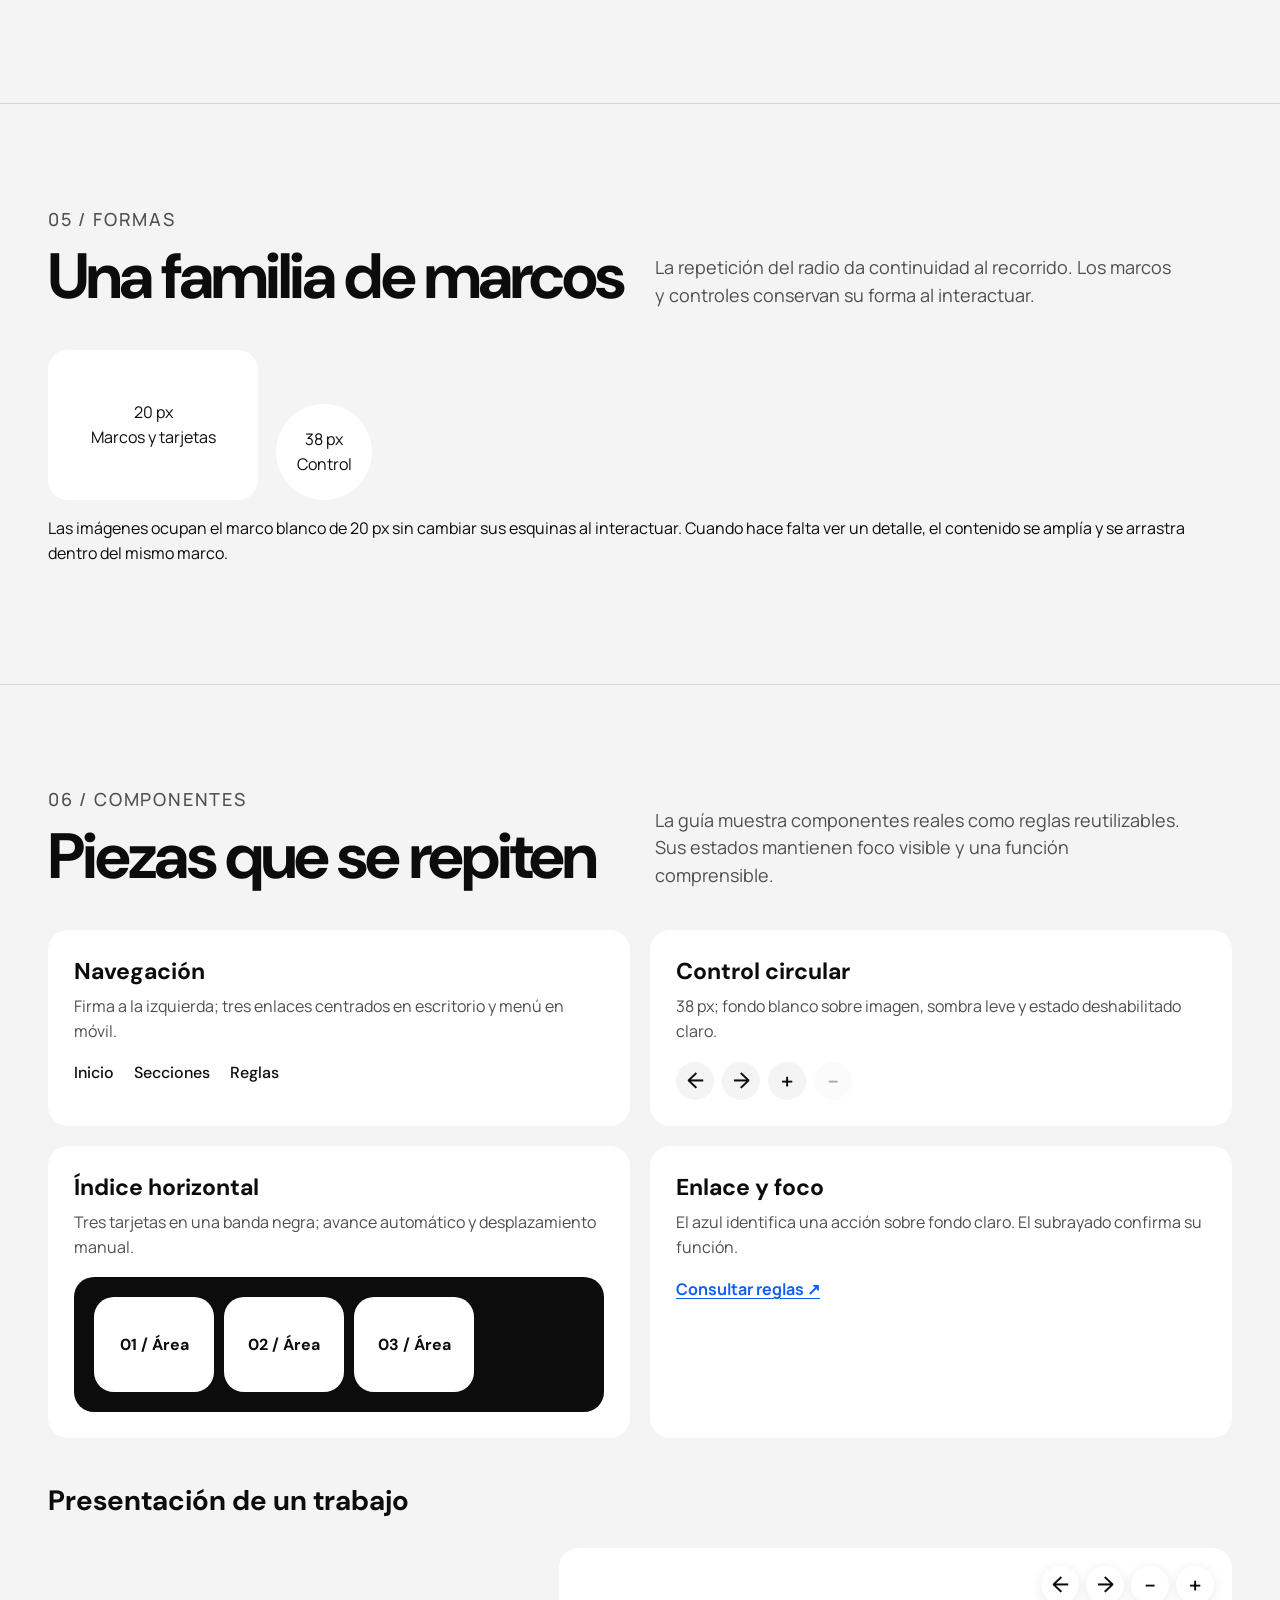
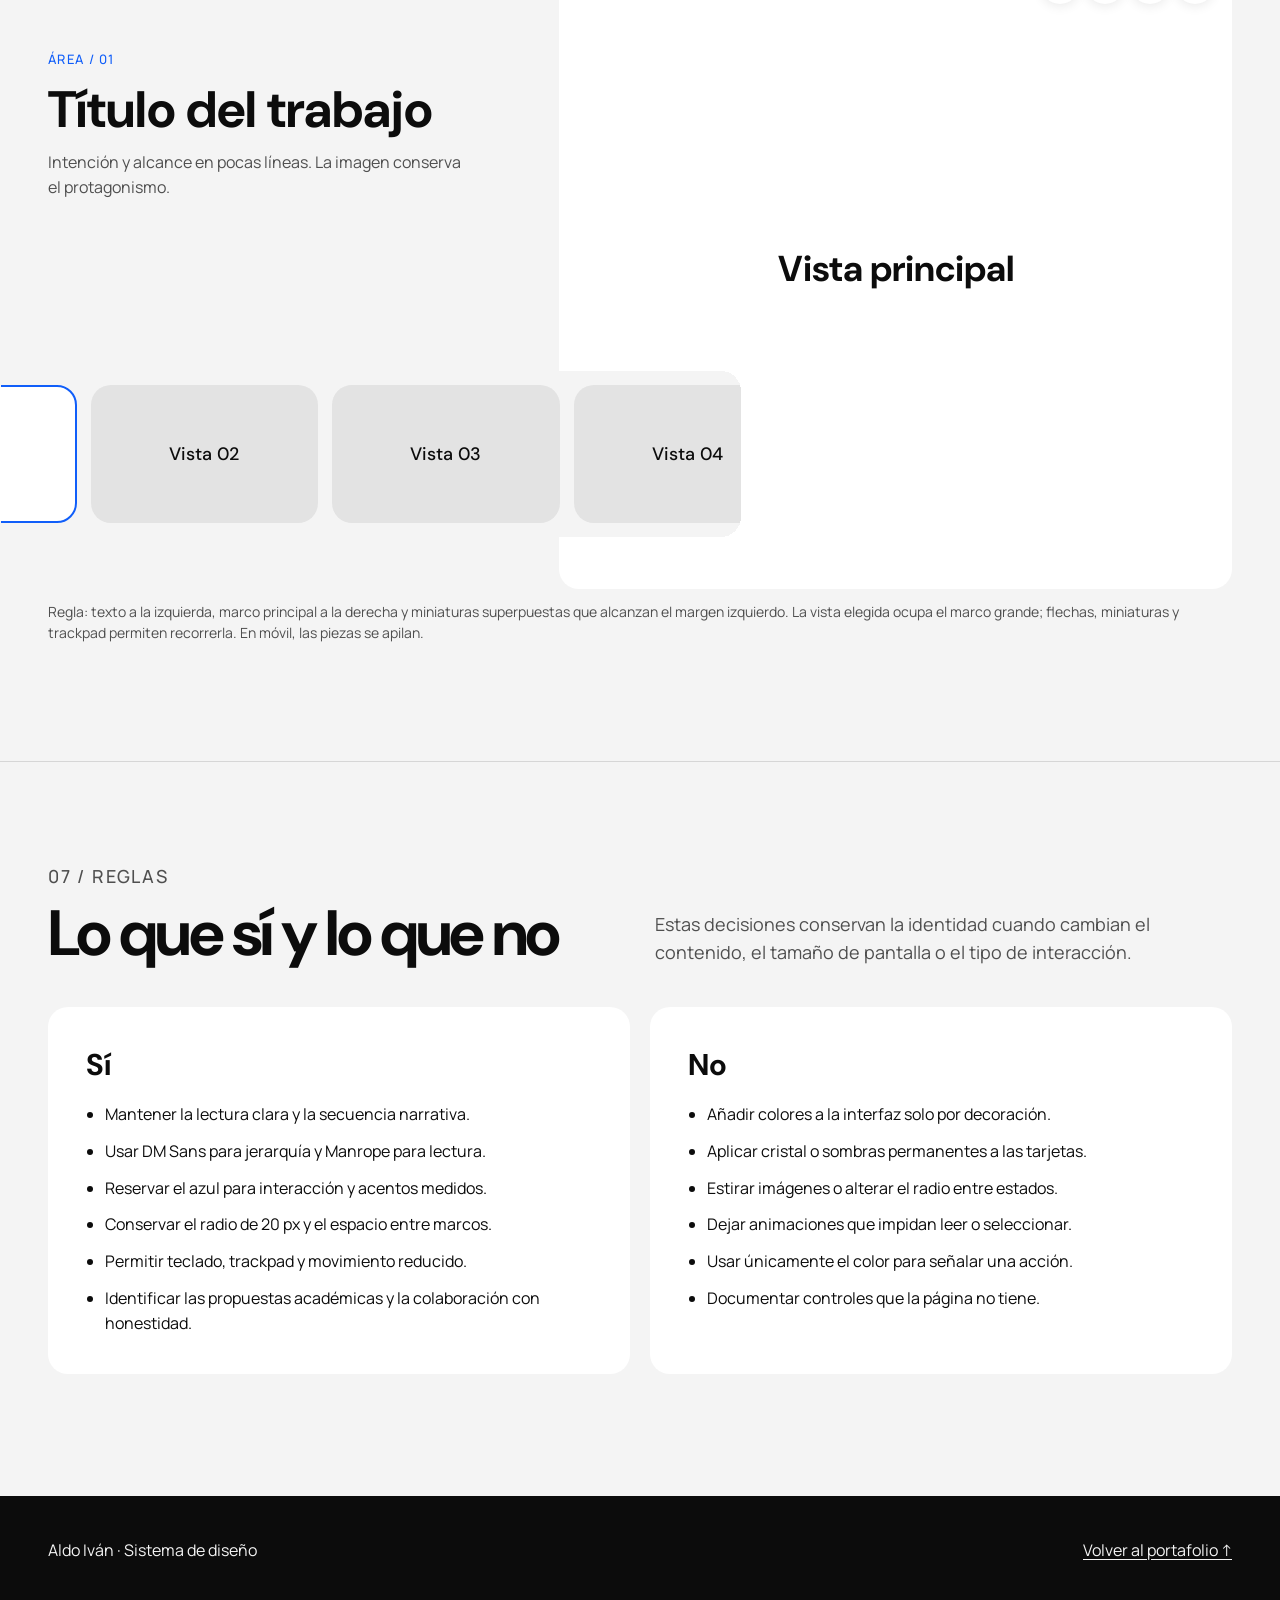
==== commit da96b9f9: "Alinear guía con el portafolio" ====
--- a/design.html
+++ b/design.html
@@ -4,14 +4,14 @@
 /* La muestra repite la retícula y la tira superpuesta de los proyectos. */
 .intro-title{display:flex;align-items:center;justify-content:space-between;gap:24px}.intro-title img{width:clamp(135px,23vw,290px);height:auto;object-fit:contain;flex:none}
 .gallery-demo{position:relative;display:grid;grid-template-columns:42fr 58fr;gap:24px;min-height:610px;padding:0;margin-top:30px;overflow:visible;background:transparent;border-radius:0}.gallery-text{display:flex;flex-direction:column;justify-content:center;align-items:flex-start;align-self:start;padding:clamp(48px,8vw,128px) 20px 0 0}.gallery-text p{max-width:42ch;margin:0 0 12px}.gallery-stage{position:relative;min-width:0}.gallery-main{position:relative;aspect-ratio:1.05;min-height:560px;display:grid;place-items:center;background:#fff;border-radius:var(--radius);overflow:hidden}.gallery-main>span{transition:opacity .24s ease,transform .35s ease;transform:scale(var(--demo-zoom,1))}.gallery-main.is-changing>span{opacity:.35}.gallery-controls{position:absolute;right:18px;top:18px;display:flex;gap:7px;z-index:2}.gallery-controls button{width:38px;height:38px;display:grid;place-items:center;border:0;border-radius:50%;background:#fff;color:var(--ink);box-shadow:0 2px 12px #00000017;font:500 22px 'DM Sans',sans-serif}
-.gallery-thumbs{position:absolute;z-index:3;left:calc(-1 * var(--stage-left,0px));top:66%;bottom:auto;width:calc(var(--stage-left,0px) + 27%);height:clamp(130px,13vw,190px);display:flex;gap:14px;padding:14px;background:var(--paper);border-radius:var(--radius);overflow-x:auto;overflow-y:hidden;scrollbar-width:none;touch-action:pan-x;overscroll-behavior-inline:contain}.gallery-thumbs::-webkit-scrollbar{display:none}.gallery-thumbs button{flex:0 0 calc((var(--stage-width,600px) * 1.05 - 24px)/3);height:100%;border:0;border-radius:var(--radius);background:#e3e3e3;color:var(--ink);font:500 18px 'DM Sans',sans-serif}.gallery-thumbs button[aria-pressed=true]{background:#fff;outline:2px solid var(--blue);outline-offset:-2px}
-@media(min-width:1024px){.gallery-thumbs{width:calc(var(--stage-left,0px) + 27%)}}@media(min-width:751px) and (max-width:1023px){.gallery-thumbs{width:calc(100% + var(--stage-left,0px))}}@media(max-width:750px){.intro-title img{width:26vw}.gallery-demo{grid-template-columns:1fr;gap:18px;min-height:0;padding-bottom:100px}.gallery-text{padding:0}.gallery-main{min-height:360px}.gallery-thumbs{left:0;top:auto;bottom:-75px;width:100%;height:105px;padding:10px;gap:10px}.gallery-thumbs button{flex-basis:calc((100% - 24px)/3);height:100%}.gallery-controls{right:10px;top:10px}}
+.gallery-thumbs{position:absolute;z-index:3;left:calc(-1 * var(--stage-left,0px));top:66%;bottom:auto;width:calc(var(--stage-left,0px) + 27%);height:clamp(130px,13vw,190px);display:flex;gap:14px;padding:14px;background:var(--paper);border-radius:var(--radius);overflow-x:auto;overflow-y:hidden;scrollbar-width:none;touch-action:pan-x;overscroll-behavior-inline:contain}.gallery-thumbs::-webkit-scrollbar{display:none}.gallery-thumbs button{flex:0 0 calc((var(--stage-width,600px) * 1.05 - 24px)/3);height:100%;border:0;border-radius:var(--radius);background:#e3e3e3;color:var(--ink);font:500 18px 'DM Sans',sans-serif}.gallery-thumbs button[aria-pressed=true]{background:#fff}
+@media(min-width:1024px){.gallery-thumbs{width:calc(var(--stage-left,0px) + 27%)}}@media(min-width:751px) and (max-width:1023px){.gallery-thumbs{width:calc(100% + var(--stage-left,0px))}}@media(max-width:1023px){.gallery-demo{grid-template-columns:1fr;gap:18px;min-height:0;padding-bottom:100px}.gallery-text{padding:0}.gallery-main{min-height:360px}.gallery-thumbs{left:0;top:auto;bottom:-75px;width:100%;height:105px;padding:10px;gap:10px}.gallery-thumbs button{flex-basis:calc((100% - 24px)/3);height:100%}.gallery-controls{right:10px;top:10px}}
 @media(max-width:480px){.intro-title{gap:6px}.intro-title img{width:25vw}.gallery-main{min-height:300px}.gallery-controls button{width:34px;height:34px;font-size:19px}}
 @media(prefers-reduced-motion:reduce){.gallery-main>span{transition:none}}
 .layout-details{margin-top:48px}.layout-details h3{font:700 24px/1.2 'DM Sans',sans-serif;margin:40px 0 12px}.layout-details p{color:var(--muted);max-width:72ch}.spacing-row{display:grid;grid-template-columns:145px 1fr 52px;align-items:center;gap:16px;padding:10px 0;border-bottom:1px solid #d6d6d6;font-size:14px}.spacing-track{height:12px;background:#e5e5e5;border-radius:999px;overflow:hidden}.spacing-track span{display:block;height:100%;width:var(--w);background:var(--graphic);border-radius:inherit}.spacing-row b{text-align:right;font-weight:500}.layout-ranges{display:grid;grid-template-columns:repeat(3,1fr);gap:16px}.layout-range{padding:24px;border-radius:var(--radius);background:var(--card)}.layout-range strong{display:block;font:700 22px 'DM Sans',sans-serif}.layout-range p{font-size:14px;margin:8px 0 0}.ratio-visual{display:grid;grid-template-columns:42fr 58fr;gap:12px}.ratio-visual div{padding:22px;background:#fff;border-radius:var(--radius);min-height:110px}.ratio-visual div:last-child{background:#dedede}.ratio-visual strong{display:block;font:700 26px 'DM Sans',sans-serif}.layout-note{font-size:14px}@media(max-width:750px){.layout-ranges{grid-template-columns:1fr}.spacing-row{grid-template-columns:110px 1fr 46px;gap:8px}.ratio-visual{grid-template-columns:1fr}.ratio-visual div{min-height:70px}}</style></head><body><a class="sr-only" href="#principal">Saltar al contenido</a><header class="site-head"><div class="wrap head-inner"><a class="brand" href="index.html" aria-label="Volver al portafolio"><img src="assets/aldoivan.svg" alt="Aldo Iván"></a><nav aria-label="Secciones de la guía"><a href="#overview">Idea</a><a href="#colors">Color</a><a href="#typography">Tipografía</a><a href="#layout">Retícula</a><a href="#motion">Movimiento</a><a href="#shapes">Formas</a><a href="#components">Componentes</a><a href="#rules">Reglas</a></nav></div></header><main id="principal"><div class="wrap intro" id="overview"><p class="eyebrow">Guía visual · Aldo Iván</p><div class="intro-title"><h1>Entender.<br>Dar forma.<br>Mostrar.</h1><img src="assets/yo-portada.png" alt="Personaje de Aldo Iván saludando"></div><p><strong>Un sistema para ordenar la mirada.</strong> Fondo claro, tipografía variable y movimiento medido convierten la observación en una experiencia que se puede explorar. Cada decisión de esta guía tiene una función visible en el portafolio.</p></div>
 <section id="colors"><div class="wrap"><div class="section-top"><div><p class="eyebrow">01 / Color</p><h2>Una paleta, seis funciones</h2></div><p>El color organiza lectura, superficie e interacción. Los colores de cada obra aparecen dentro de sus imágenes y no cambian la identidad de la interfaz.</p></div><div class="swatches">
 <div class="swatch"><div class="swatch-preview" style="background:#f4f4f4;color:#0c0c0c">Aa</div><div class="swatch-info"><strong>Fondo</strong><code>#F4F4F4</code><p>Base continua de la página.</p></div></div><div class="swatch"><div class="swatch-preview" style="background:#fff;color:#0c0c0c">Aa</div><div class="swatch-info"><strong>Tarjeta</strong><code>#FFFFFF</code><p>Marcos y superficies elevadas por contraste.</p></div></div><div class="swatch"><div class="swatch-preview" style="background:#0c0c0c;color:#f4f4f4">Aa</div><div class="swatch-info"><strong>Tinta / banda</strong><code>#0C0C0C</code><p>Lectura principal, Contenido y contacto.</p></div></div><div class="swatch"><div class="swatch-preview" style="background:#4f4f4f;color:#fff">Aa</div><div class="swatch-info"><strong>Secundario</strong><code>#4F4F4F</code><p>Descripciones y datos auxiliares.</p></div></div><div class="swatch"><div class="swatch-preview" style="background:#105ef9;color:#f4f4f4">Aa</div><div class="swatch-info"><strong>Azul de interacción</strong><code>#105EF9</code><p>Enlaces, foco, etiquetas e ideas destacadas.</p></div></div><div class="swatch"><div class="swatch-preview" style="background:#0000f4;color:#f4f4f4">Aa</div><div class="swatch-info"><strong>Azul gráfico</strong><code>#0000F4</code><p>Texto de las cintas en movimiento.</p></div></div></div><h3 class="subhead">Lectura comprobada</h3><table class="contrast"><thead><tr><th>Texto / fondo</th><th>Contraste</th><th>Resultado</th></tr></thead><tbody><tr><td>Tinta / fondo</td><td>17.8:1</td><td class="pass">Cumple AA</td></tr><tr><td>Secundario / fondo</td><td>7.45:1</td><td class="pass">Cumple AA</td></tr><tr><td>Azul de interacción / fondo</td><td>4.78:1</td><td class="pass">Cumple AA</td></tr><tr><td>Texto claro / banda negra</td><td>17.8:1</td><td class="pass">Cumple AA</td></tr></tbody></table></div></section>
-<section id="typography"><div class="wrap"><div class="section-top"><div><p class="eyebrow">02 / Tipografía</p><h2>Dos voces, una jerarquía</h2></div><p>DM Sans concentra el gesto de la firma y los títulos. Manrope sostiene la lectura. Ambas son variables y se cargan localmente.</p></div><div class="font-pair"><div class="font-card"><h3>DM Sans</h3><p>Firma · títulos · navegación · controles</p><div class="sample" style="font-family:'DM Sans',sans-serif">Aa Bb Cc</div></div><div class="font-card manrope"><h3>Manrope</h3><p>Lectura · etiquetas · metadatos</p><div class="sample">Aa Bb Cc</div></div></div><h3 class="subhead">Escala aplicada</h3><div class="type-row"><div><strong>Firma</strong><code>DM Sans · 200 · hasta 106 px · móvil 52–78 px</code></div><div class="sample hero">aldo iván</div></div><div class="type-row"><div><strong>Frase</strong><code>DM Sans · 300 · hasta 70 px · móvil 30–48 px</code></div><div class="sample statement">una <span class="blue">idea</span> antes de darle <span class="blue">forma</span></div></div><div class="type-row"><div><strong>Título de sección</strong><code>DM Sans · 700 · 48/52 px · móvil 32/36 px</code></div><div class="sample section">Sobre mí</div></div><div class="type-row"><div><strong>Título de trabajo</strong><code>DM Sans · 700 · 56/58 px · móvil desde 32 px</code></div><div class="sample project">Título del trabajo</div></div><div class="type-row"><div><strong>Cuerpo</strong><code>Manrope · 400 · 16/25 px</code></div><div class="sample body">Una descripción breve explica la intención y el alcance.</div></div><div class="type-row"><div><strong>Navegación y datos</strong><code>DM Sans 500 · 16/20 px · Manrope 400 · 14/20 px</code></div><div class="sample meta">Sobre mí · Proyectos · Contacto</div></div><p>La firma reacciona cada vez que se acerca el cursor: todas las letras parten de extraligero y progresan hacia distintos pesos, hasta negro en la última. La frase responde por letra, dentro de la línea más próxima.</p></div></section>
+<section id="typography"><div class="wrap"><div class="section-top"><div><p class="eyebrow">02 / Tipografía</p><h2>Dos voces, una jerarquía</h2></div><p>DM Sans concentra el gesto de la firma y los títulos. Manrope sostiene la lectura. Ambas son variables y se cargan localmente.</p></div><div class="font-pair"><div class="font-card"><h3>DM Sans</h3><p>Firma · títulos · navegación · controles</p><div class="sample" style="font-family:'DM Sans',sans-serif">Aa Bb Cc</div></div><div class="font-card manrope"><h3>Manrope</h3><p>Lectura · etiquetas · metadatos</p><div class="sample">Aa Bb Cc</div></div></div><h3 class="subhead">Escala aplicada</h3><div class="type-row"><div><strong>Firma</strong><code>DM Sans · 200 · hasta 124 px · móvil 52–88 px</code></div><div class="sample hero">aldo iván</div></div><div class="type-row"><div><strong>Frase</strong><code>DM Sans · 300 · hasta 70 px · móvil 30–48 px</code></div><div class="sample statement">una <span class="blue">idea</span> antes de darle <span class="blue">forma</span></div></div><div class="type-row"><div><strong>Título de sección</strong><code>DM Sans · 700 · 48/52 px · móvil 32/36 px</code></div><div class="sample section">Sobre mí</div></div><div class="type-row"><div><strong>Título de trabajo</strong><code>DM Sans · 700 · 56/58 px · móvil desde 32 px</code></div><div class="sample project">Título del trabajo</div></div><div class="type-row"><div><strong>Cuerpo</strong><code>Manrope · 400 · 16/25 px</code></div><div class="sample body">Una descripción breve explica la intención y el alcance.</div></div><div class="type-row"><div><strong>Navegación y datos</strong><code>DM Sans 500 · 16/20 px · Manrope 400 · 14/20 px</code></div><div class="sample meta">Sobre mí · Proyectos · Contacto</div></div><p>La firma reacciona cada vez que se acerca el cursor: todas las letras parten de extraligero y progresan hacia distintos pesos, hasta negro en la última. La frase responde por letra dentro de la línea más próxima; «idea» y «forma» se vuelven azules al interactuar, y aparecen azules desde el inicio en pantallas táctiles o con movimiento reducido.</p></div></section>
 <section id="layout"><div class="wrap"><div class="section-top"><div><p class="eyebrow">03 / Retícula</p><h2>Orden con espacio</h2></div><p>Un mismo margen alinea navegación, textos y secciones. La portada centra sus cuatro elementos; Sobre mí vuelve al eje izquierdo.</p></div><div class="layout-board" aria-label="Esquema de composición en escritorio"><div class="layout-copy"><span class="eyebrow blue">Área / número</span><h3>Título del trabajo</h3><p>Descripción breve y alcance.</p></div><div class="layout-image">Imagen principal</div></div><div class="spec-list"><div><strong>1296 px</strong><span>Ancho máximo, incluidos márgenes internos</span></div><div><strong>20 / 32 / 48 px</strong><span>Márgenes en móvil / tableta / escritorio</span></div><div><strong>42 / 58</strong><span>Proporción texto / imagen desde 1024 px</span></div></div><div class="layout-details"><h3>Espaciado en uso</h3><p>Estas medidas organizan los elementos y dan aire al recorrido. Las barras comparan su tamaño en píxeles.</p><div aria-label="Escala de espaciado"><div class="spacing-row"><span>Entre elementos</span><div class="spacing-track" aria-hidden="true"><span style="--w:8.33%"></span></div><b>8 px</b></div><div class="spacing-row"><span>Separación breve</span><div class="spacing-track" aria-hidden="true"><span style="--w:12.50%"></span></div><b>12 px</b></div><div class="spacing-row"><span>Separación media</span><div class="spacing-track" aria-hidden="true"><span style="--w:16.67%"></span></div><b>16 px</b></div><div class="spacing-row"><span>Separación amplia</span><div class="spacing-track" aria-hidden="true"><span style="--w:25.00%"></span></div><b>24 px</b></div><div class="spacing-row"><span>Entre columnas</span><div class="spacing-track" aria-hidden="true"><span style="--w:33.33%"></span></div><b>32 px</b></div><div class="spacing-row"><span>Sección móvil</span><div class="spacing-track" aria-hidden="true"><span style="--w:58.33%"></span></div><b>56 px</b></div><div class="spacing-row"><span>Sección tableta</span><div class="spacing-track" aria-hidden="true"><span style="--w:75.00%"></span></div><b>72 px</b></div><div class="spacing-row"><span>Sección escritorio</span><div class="spacing-track" aria-hidden="true"><span style="--w:100.00%"></span></div><b>96 px</b></div></div><h3>Retícula de proyectos</h3><p>En escritorio, el texto ocupa aproximadamente el 42 % y la imagen el 58 % del espacio disponible, con 32 px entre ambas columnas. La tira de miniaturas se superpone a la imagen y se extiende hacia el borde izquierdo.</p><div class="ratio-visual" aria-label="Dos columnas: texto 42 por ciento e imagen 58 por ciento"><div><strong>42 %</strong>Texto</div><div><strong>58 %</strong>Imagen</div></div><p class="layout-note">La proporción es aproximada: el texto tiene un ancho mínimo y los porcentajes se aplican al espacio disponible después de separar las columnas.</p><h3>Adaptación por pantalla</h3><div class="layout-ranges"><div class="layout-range"><strong>Hasta 599 px</strong><p>Margen de 20 px y separación de sección de 56 px. Los proyectos se presentan en una columna.</p></div><div class="layout-range"><strong>600–1023 px</strong><p>Margen de 32 px y separación de sección de 72 px. Los proyectos mantienen una columna.</p></div><div class="layout-range"><strong>Desde 1024 px</strong><p>Margen de 48 px y separación de sección de 96 px. Los proyectos muestran texto e imagen en dos columnas.</p></div></div><p class="layout-note">El contenido principal tiene un ancho máximo de 1296 px, incluidos los márgenes. Las bandas de contenido y las cintas se extienden al ancho de la pantalla.</p></div></div></section>
 <section id="motion"><div class="wrap"><div class="section-top"><div><p class="eyebrow">04 / Profundidad y movimiento</p><h2>Movimiento que orienta</h2></div><p>El contraste entre fondo claro, tarjetas blancas y bandas negras crea profundidad. Las sombras aparecen en los controles sobre imágenes y, temporalmente, en la tarjeta activa del índice.</p></div><div class="dark-panel"><h3>Texto que invita a explorar</h3><p>Las cintas cruzan la pantalla de derecha a izquierda. Acerca el cursor a las letras: cambian gradualmente de tamaño y peso sin desplazar el texto.</p><div class="motion-demo" aria-label="Muestra de una cinta de texto animada"><div class="motion-track" id="motion-track"><div class="motion-copy" aria-hidden="true">movimiento&nbsp; movimiento&nbsp; movimiento&nbsp; movimiento&nbsp; movimiento&nbsp; movimiento&nbsp; movimiento&nbsp;</div><div class="motion-copy" aria-hidden="true">movimiento&nbsp; movimiento&nbsp; movimiento&nbsp; movimiento&nbsp; movimiento&nbsp; movimiento&nbsp; movimiento&nbsp;</div></div></div><div class="motion-notes"><div><strong>Continuo</strong><p>Las cintas y las tarjetas avanzan de forma repetida.</p></div><div><strong>Reactivo</strong><p>Firma, frase y cintas responden letra por letra.</p></div><div><strong>Accesible</strong><p>El índice y las miniaturas se detienen o ralentizan al interactuar; las cintas siguen avanzando. La preferencia de movimiento reducido deja opciones manuales.</p></div></div></div><p>La cabecera clara usa desenfoque de 16 px. Las secciones aparecen con un desplazamiento y fundido corto al entrar en pantalla. No hay botón de pausa en la cabecera.</p></div></section>
 <section id="shapes"><div class="wrap"><div class="section-top"><div><p class="eyebrow">05 / Formas</p><h2>Una familia de marcos</h2></div><p>La repetición del radio da continuidad al recorrido. Los marcos y controles conservan su forma al interactuar.</p></div><div class="shapes"><div class="shape round">20 px<br>Marcos y tarjetas</div><div class="shape circle">38 px<br>Control</div></div><p>Las imágenes ocupan el marco blanco de 20 px sin cambiar sus esquinas al interactuar. Cuando hace falta ver un detalle, el contenido se amplía y se arrastra dentro del mismo marco.</p></div></section>
